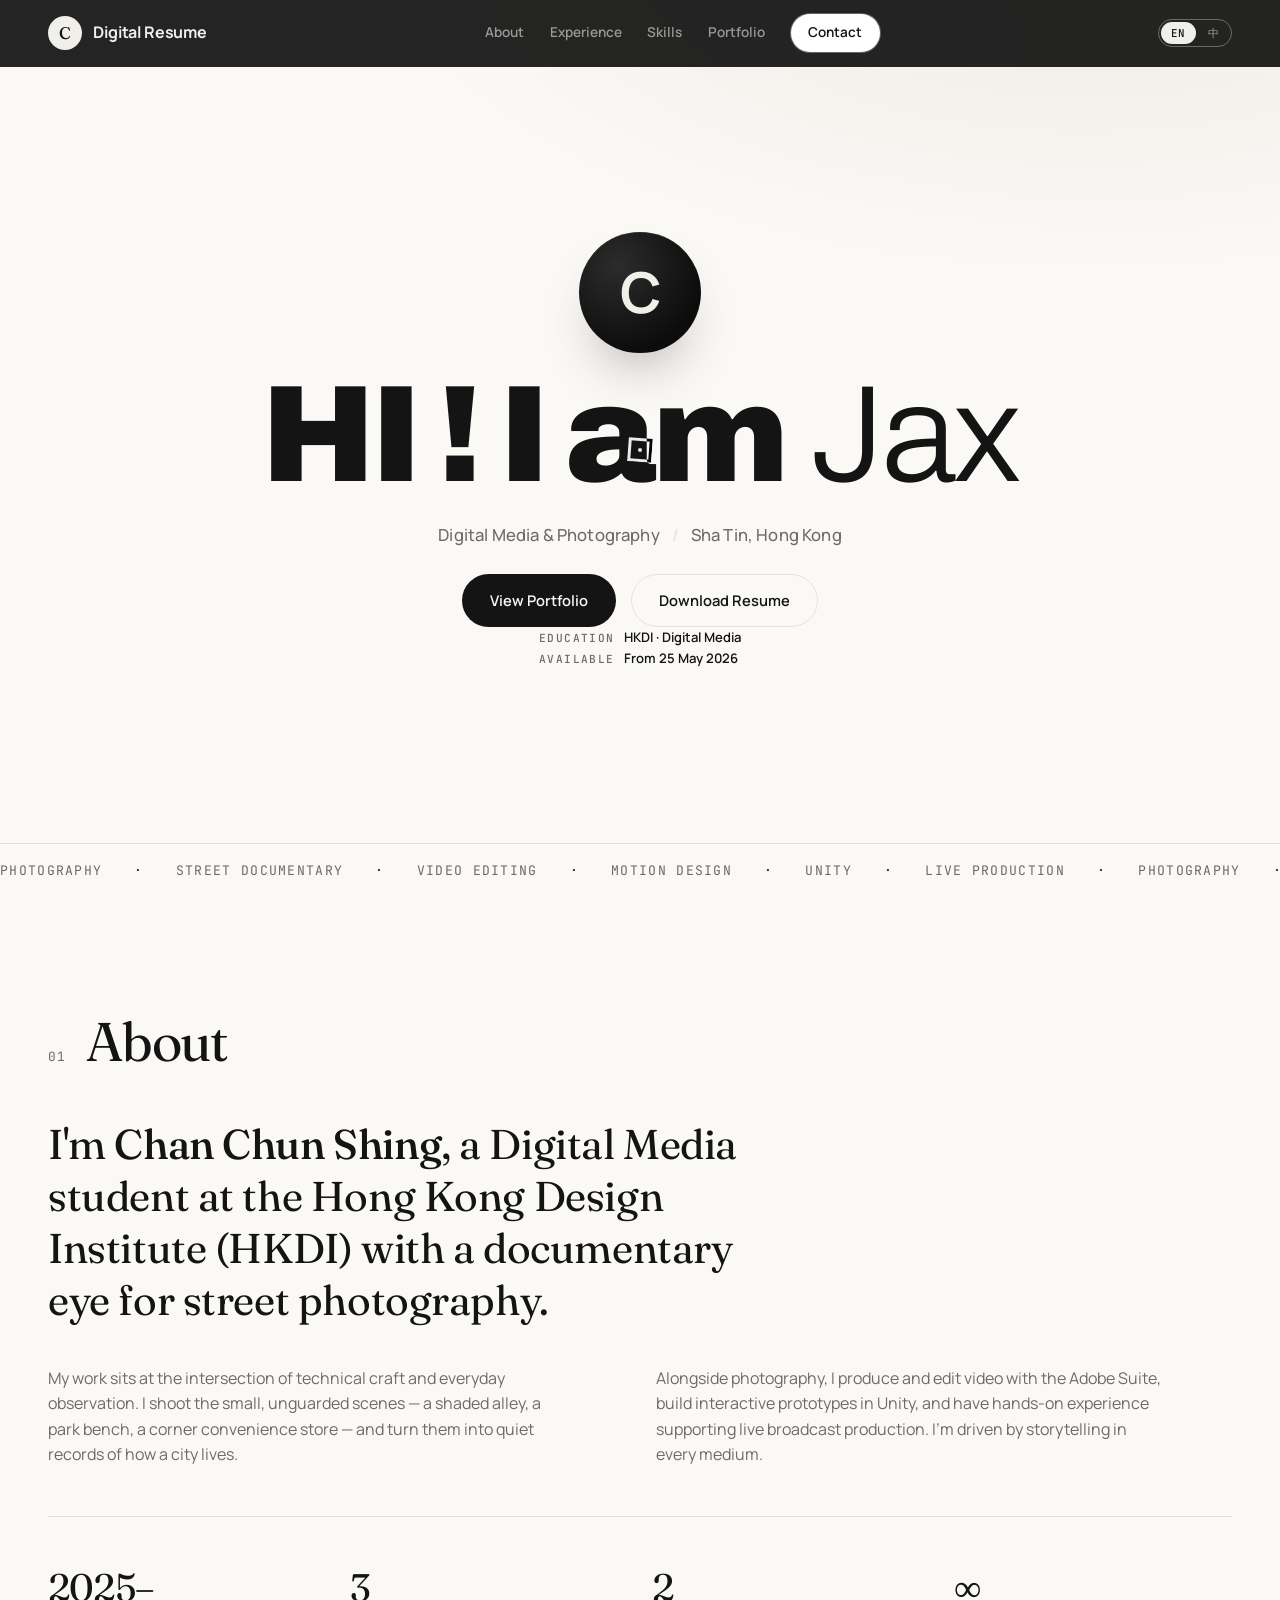
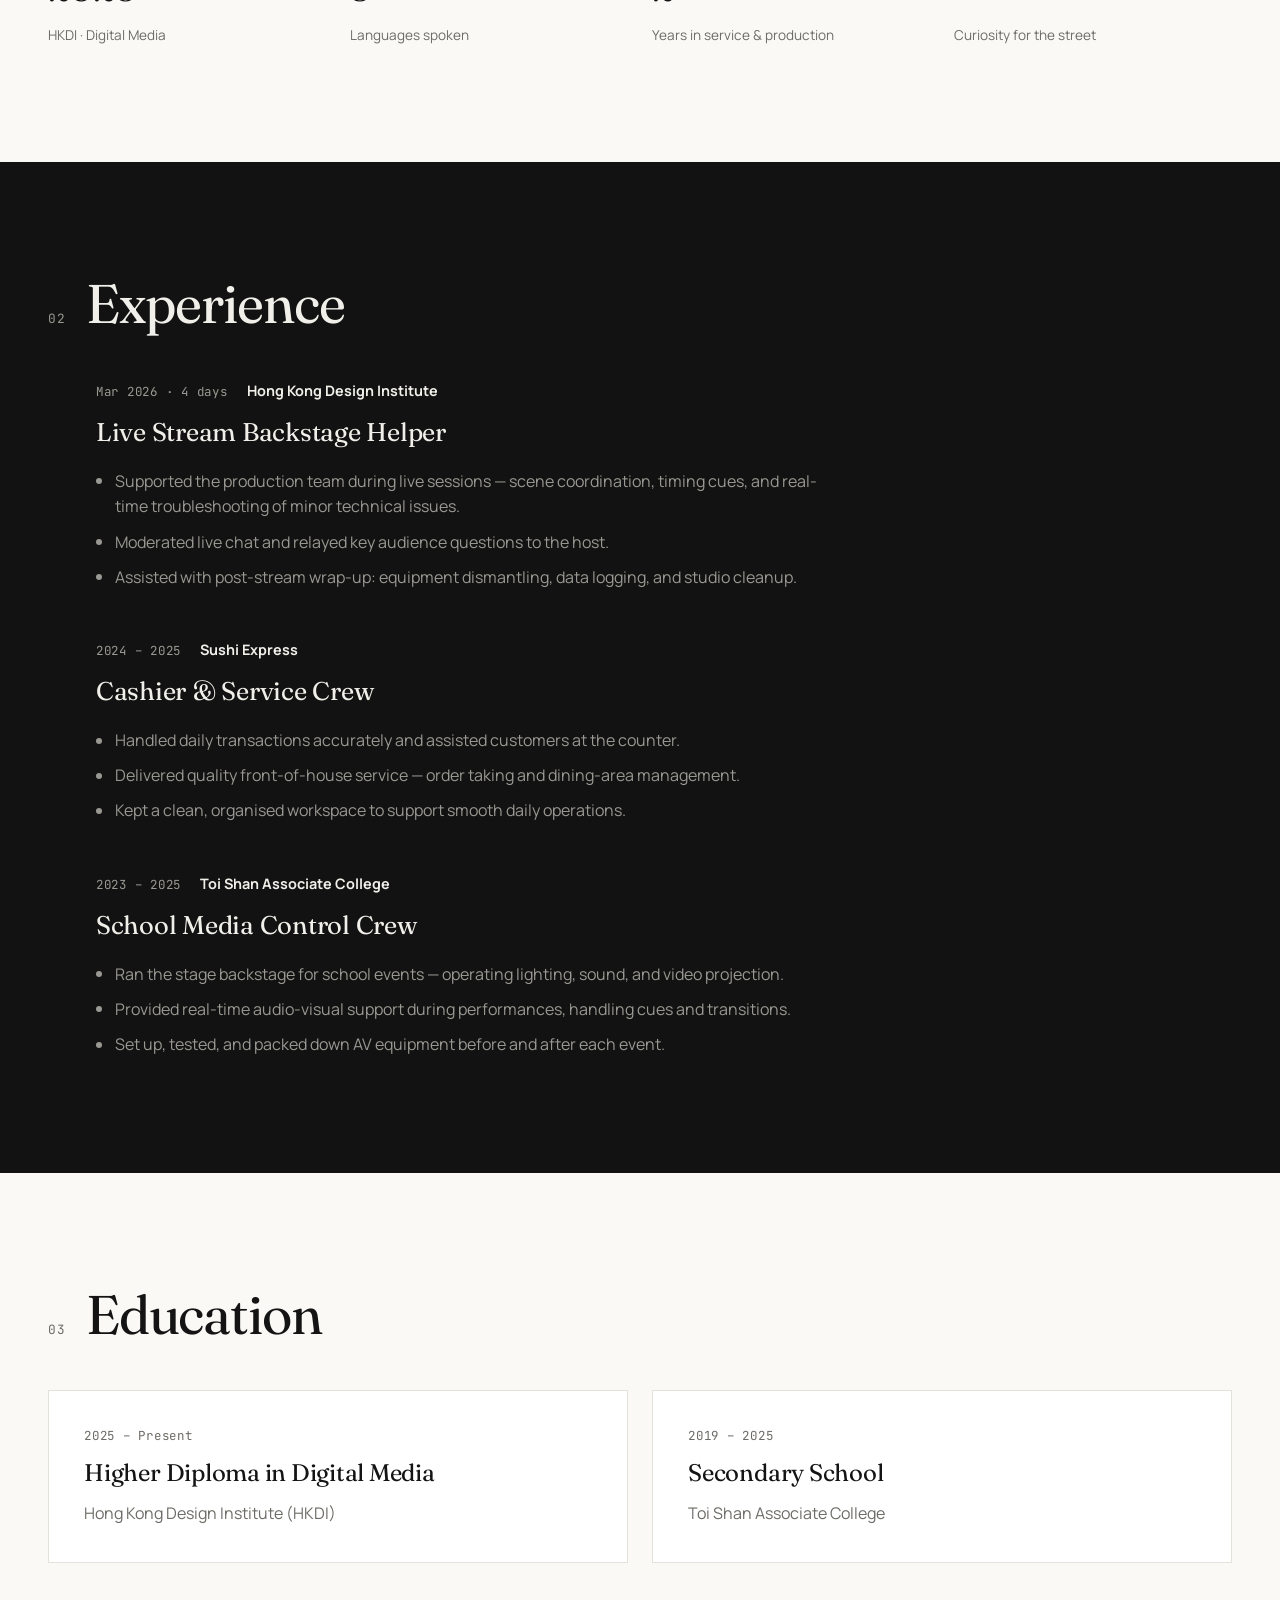
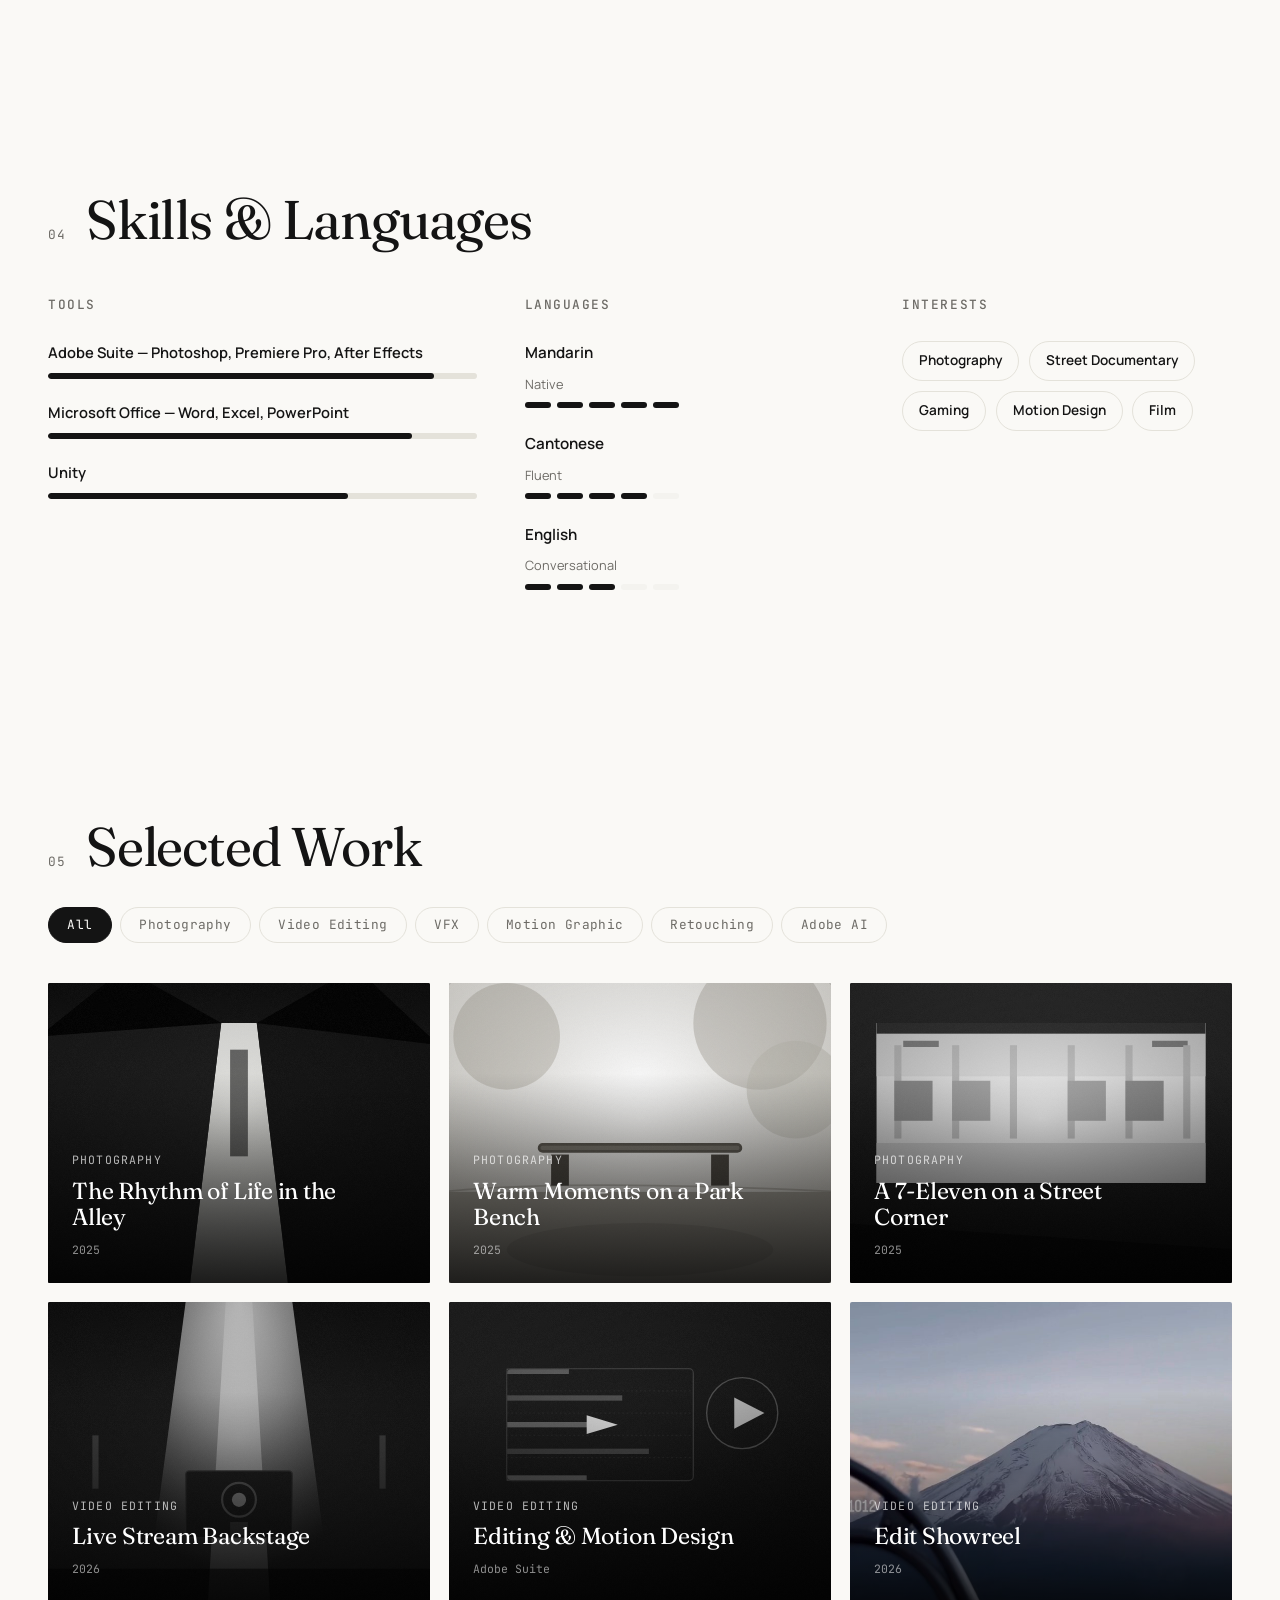
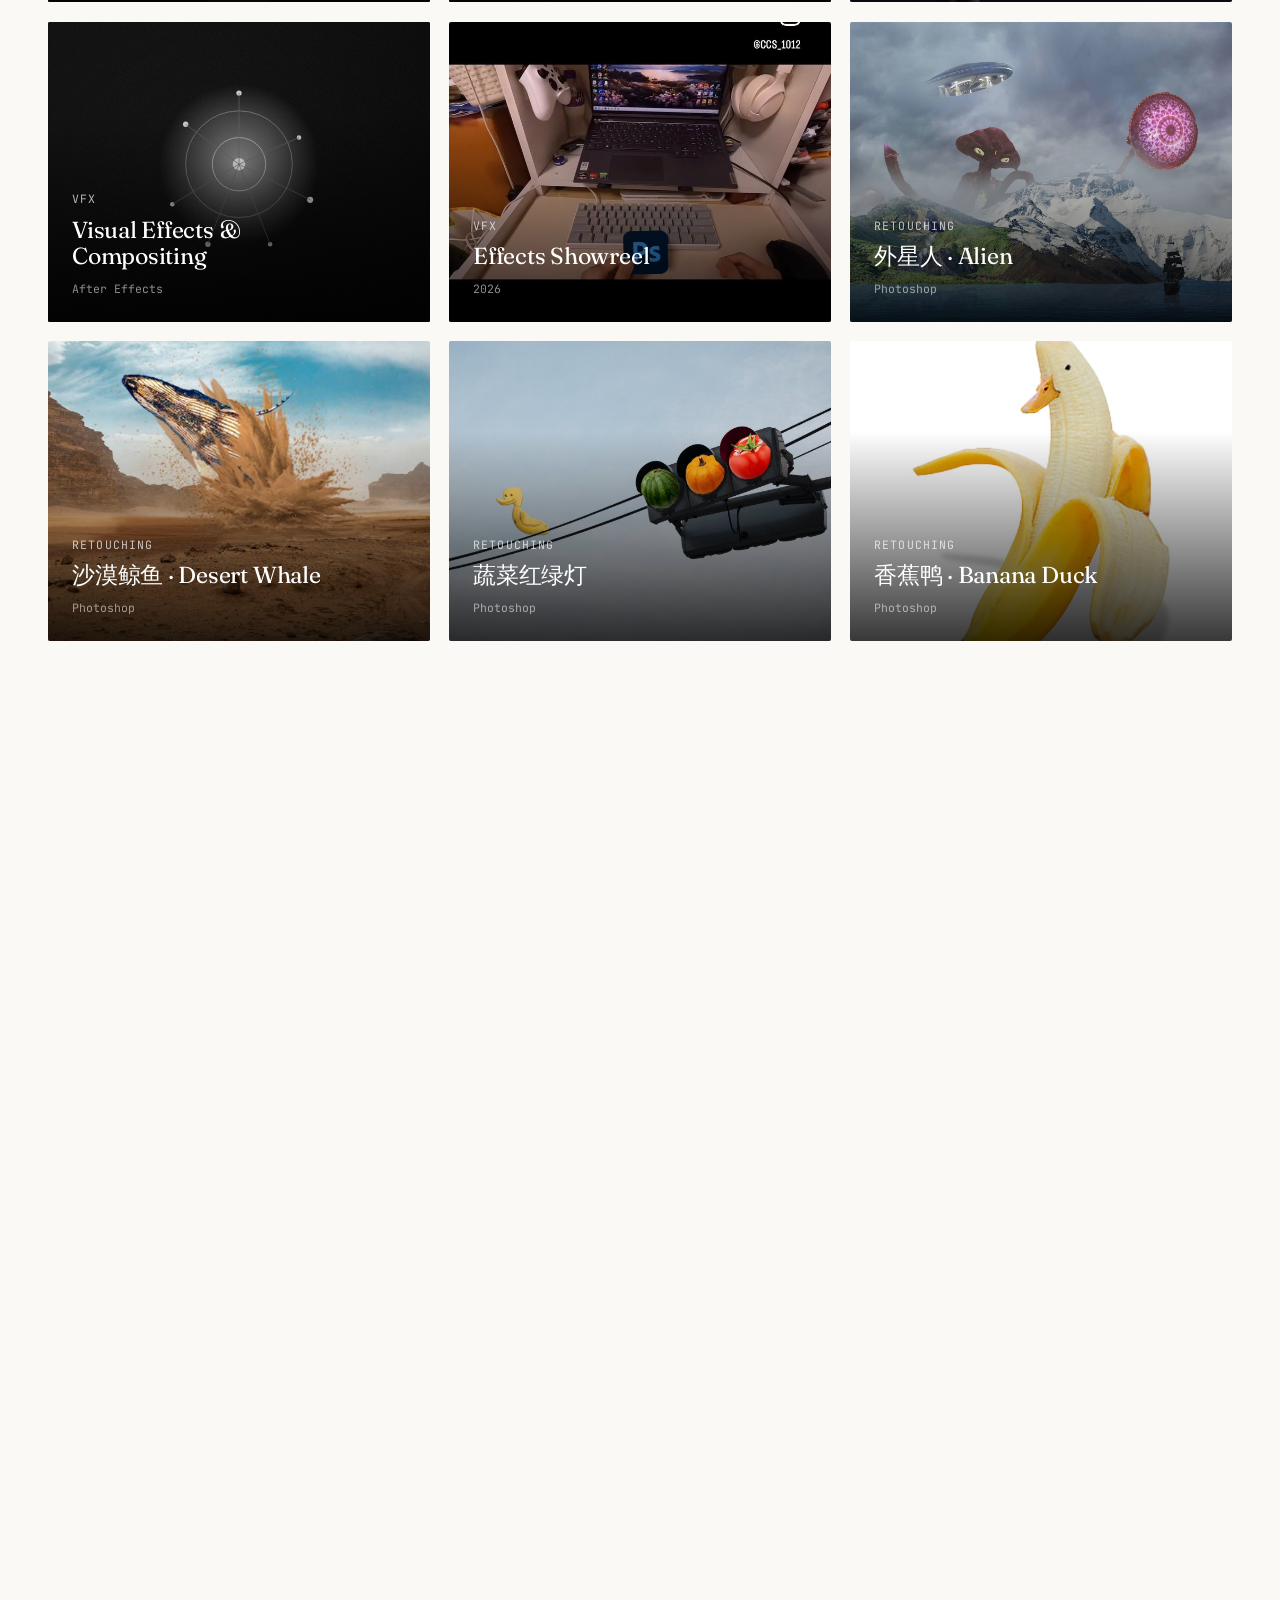
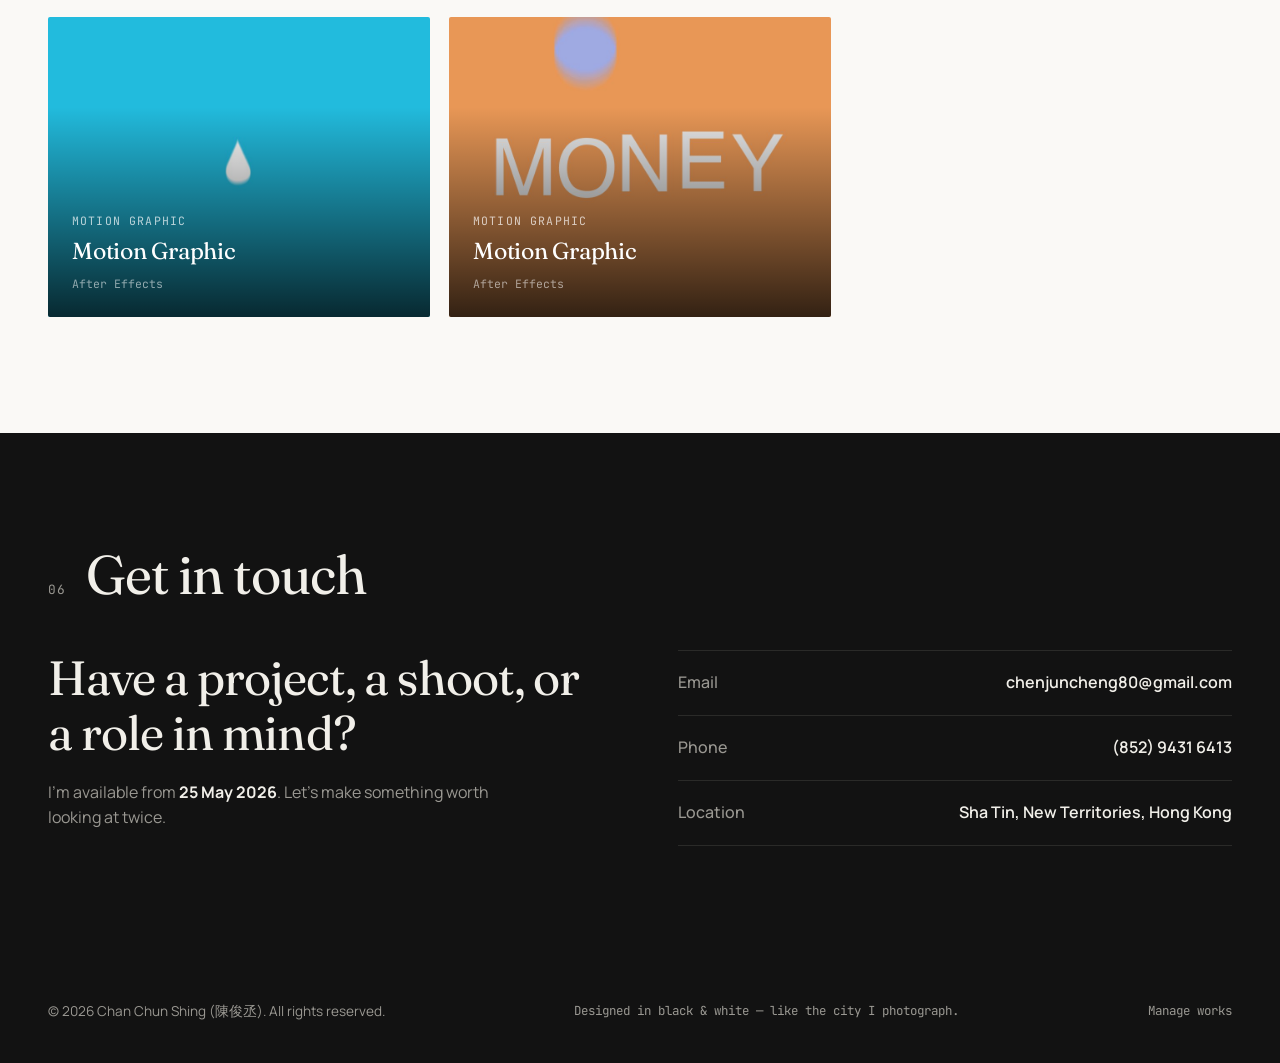
==== index.html @ ae97f239 "Read works.json live when hosted, drop orphan uploads, flag the local copy as a snapshot" ====
<!DOCTYPE html>
<html lang="en" data-page-node-id="D4HgEfUAQjzW3E4KEfK0OY">
<head data-page-node-id="MaQxhF0kiZBqvTp4vrVL6Q">
  <meta charset="UTF-8" data-page-node-id="fDGe0atzj3EhIyMwVqr3vn" />
  <meta name="viewport" content="width=device-width, initial-scale=1.0" data-page-node-id="cbpTsrZvweK08k6n8cGOIT" />
  <title>Chan Chun Shing — Digital Media &amp; Photography</title>
  <meta name="description" content="Portfolio and resume of Chan Chun Shing (陳俊丞), Digital Media student at Hong Kong Design Institute and Hong Kong street photographer." data-page-node-id="bb6zVfiS6xsjpPeBaUbb5W" />
  <link rel="preconnect" href="https://fonts.googleapis.com" data-page-node-id="mZvv5932s2Z4jy6sdvUIMi" />
  <link rel="preconnect" href="https://fonts.gstatic.com" crossorigin data-page-node-id="XFyloLNoA1CPFUkKZB0flG" />
  <link href="https://fonts.googleapis.com/css2?family=Archivo:wght@300;500;900&family=Fraunces:opsz,wght@9..144,300;9..144,400;9..144,500;9..144,600&family=Manrope:wght@400;500;600;700&family=JetBrains+Mono:wght@400;500&display=swap" rel="stylesheet" data-page-node-id="mIRKeFHJoBgm1cm071y4YE">
  <link rel="stylesheet" href="css/styles.css" data-page-node-id="OF1VznCpDB4LE1zM3dMVRJ" />
  <!-- Set the language before first paint so the CJK font stack is right -->
  <script>
    try {
      if (localStorage.getItem("ccs-lang") === "zh") document.documentElement.lang = "zh-Hant";
    } catch (e) { /* ignore */ }
  </script>
</head>
<body data-page-node-id="mhhmfGJCochRSLFbtKy4xr">

  <!-- Shown by js/works.js only when index.html was opened straight from disk:
       that copy is a snapshot and never receives what the admin publishes. -->
  <aside class="local-hint" id="localHint" hidden>
    <span id="localHintText"></span>
    <button type="button" class="local-hint__x" id="localHintClose" aria-label="Dismiss">&times;</button>
  </aside>

  <!-- Scroll progress bar -->
  <div class="scroll-progress" id="scrollProgress" aria-hidden="true" data-page-node-id="ABu6E7vlaXLww81zEDmUbn"></div>

  <!-- ===== Navigation ===== -->
  <header class="nav" id="top" data-page-node-id="9CGsJy8SVQllLQ51JLBDPa">
    <a class="nav__brand" href="#top" aria-label="Home" data-page-node-id="TSkczJwud2OwL1GLANoSG2">
      <span class="nav__monogram" data-page-node-id="0YifN8WLnvZVFfVIvFNThR">C</span>
      <span class="nav__name" data-page-node-id="OIEFF9BBOw53nWugqDyidg">Digital Resume</span>
    </a>
    <nav class="nav__links" id="navLinks" aria-label="Primary" data-page-node-id="c6MOEwvkWSGftGlWhSKwDI">
      <a href="#about" class="nav__link" data-page-node-id="JQizRyzlFwzrIJi1dOVKx3">About</a>
      <a href="#experience" class="nav__link" data-page-node-id="mhKJgBdLqx44DpQD5vaf8a">Experience</a>
      <a href="#skills" class="nav__link" data-page-node-id="yHRKhbErRpnq6pUGRY5OTf">Skills</a>
      <a href="#work" class="nav__link" data-page-node-id="ko0apAADpbxi0A3vT3CXvo">Portfolio</a>
      <a href="#contact" class="nav__link nav__link--cta" data-page-node-id="AdrVuGglvnUgf3vzj2F8Tf">Contact</a>
    </nav>
    <!-- ===== Language switch ===== -->
    <div class="lang-switch" role="group" aria-label="Language">
      <button type="button" class="lang-switch__opt is-active" data-lang="en" aria-pressed="true">EN</button>
      <button type="button" class="lang-switch__opt" data-lang="zh" aria-pressed="false">中</button>
    </div>
    <button class="nav__toggle" id="navToggle" aria-label="Toggle menu" aria-expanded="false" data-page-node-id="A28R5gWbtqI0zykCpu0xEJ">
      <span data-page-node-id="0nFDsXGKledXnOHf6HsnIl"></span><span data-page-node-id="OAOrQUbrS3bAcpNAJFVnaH"></span>
    </button>
  </header>

  <!-- ===== Hero ===== -->
  <section class="hero" data-page-node-id="6NonVAUkAn8MTHHWFeSfG4">
    <!-- ASCII Ripple: monospace liquid surface behind the hero content.
         The 11 attributes marked [cfg] are the component's own configuration,
         copied verbatim. The rest are this site's values: the component
         defaults assume a DARK page (textColor #f5f5f4 at 15%, troughColor
         #ad57ff) and would be invisible on this paper background. -->
    <canvas class="hero__ascii" id="heroAscii" aria-hidden="true"
      data-ascii-ripple
      data-text="Chan Chun Shing — Digital Media &amp; Photography. Street documentary from Sha Tin, Hong Kong. A quiet record of how a city lives: a shaded alley, a park bench, a corner store. Designed in black and white, like the city I photograph."
      data-font-size="18"            data-resolution="4"
      data-viscosity="0.1"           data-edges="reflect"
      data-drop-strength="0.4"       data-drag-strength="0.51"     data-drag-radius="10"
      data-slope-gain="0.8"          data-refraction="2.6"         data-vignette="0.25"
      data-trough-color="#fffbee"
      data-text-opacity="0.08"
      data-noise="0.18"
      data-scramble-radius="110"
      data-scramble-rise="130"
      data-scramble-fall="520"
      data-scramble-idle="90"
      data-garble-alpha="0.55"
      data-rain="0"
      data-idle-delay="2600"
      data-speed="0.9"
      data-damping="0.085"
      data-restore="0.005"
      data-drop-radius="26"></canvas>
    <div class="hero__stage" data-page-node-id="Pzd5A0zpiUI4Zpojw4M1c8">

      <!-- the disc, bleeding above the title as in the reference -->
      <div class="hero__portrait" aria-hidden="true" data-page-node-id="A7BERcKKsnX98OEbx0AZua">
        <span class="hero__portrait-text" data-page-node-id="jZDjrhM1vZbKwdMaRH4aU8">C</span>
      </div>

      <!-- Big centred title in real type, still pointer-reactive: the whole
           line leans in 3D toward the cursor (js/hero-tilt.js). "HI ! I am"
           is the black weight, "Jax" the light one, as in the reference. -->
      <h1 class="hero__title" data-page-node-id="vgqL737hNgyDCAzTanmvZE">
        <span class="hero__title-text" data-tilt-3d
              data-tilt="12" data-tilt-perspective="1100" data-tilt-ease="0.12">
          <span class="hero__title-heavy">HI ! I am</span>
          <span class="hero__title-light">Jax</span>
        </span>
      </h1>

      <p class="hero__sub reveal" data-page-node-id="j7vmHHUbWNP2PIoUvtlgeJ">
        Digital Media &amp; Photography
        <span class="hero__sep" aria-hidden="true">/</span>
        Sha Tin, Hong Kong
      </p>

      <div class="hero__actions reveal" data-page-node-id="fywbuTU9bRNCfj6sjCdFCs">
        <a href="#work" class="btn btn--dark" data-page-node-id="WuRluBDCvEIy1YUSS20qsi">View Portfolio</a>
        <a href="assets/Chan-Chun-Shing-Resume.pdf" download class="btn btn--ghost" data-page-node-id="qlBE9dbs7diSlTxC32GIIU">Download Resume</a>
      </div>

      <ul class="hero__meta hero__meta--row reveal" data-page-node-id="vkBKWYL3UpcqksazTFK7IF">
        <li data-page-node-id="hD68jwdEMRWDR9CaUcwy4I"><span class="k" data-page-node-id="jl4iiV8iVRQ1aBWSfa6jgg">Education</span><span class="v" data-page-node-id="JrKdzkF1kWpHBBCRQy0Ri3">HKDI · Digital Media</span></li>
        <li data-page-node-id="hCIDCpGb746FGd7bPzpYSF"><span class="k" data-page-node-id="WcRjKYJUUXtnRM198WCRyF">Available</span><span class="v" data-page-node-id="WQhCv0po1693MeSTNBoac8">From 25 May 2026</span></li>
      </ul>
    </div>
    <div class="hero__marquee" aria-hidden="true" data-page-node-id="RdXqSwCGQXiGHovNeOQAch">
      <div class="hero__marquee-track" data-page-node-id="Cq2hnUMgwZB37yGLR7PcEZ">
        <div class="hero__marquee-group">
          <span data-page-node-id="ZhNECABHLEcoEZvTqKYaJA">Photography</span><i data-page-node-id="Kb3zqzhhuIaPz9OvjI15Oc">·</i><span data-page-node-id="8RwfsBZHVGvPrfNyiyDrcF">Street Documentary</span><i data-page-node-id="OvSSTymhTEbgbuj1mD5fxD">·</i><span data-page-node-id="4g1gM4XPhGFQ3ueEsvyRRZ">Video Editing</span><i data-page-node-id="8LJU6wkAwNuqzwi9vP5hBX">·</i><span data-page-node-id="RVquRItydLASnAV2Mv8xIv">Motion Design</span><i data-page-node-id="NJfCC3xzlr7RCsx1x9Upxd">·</i><span data-page-node-id="Jorjfdmx7TvKMDJi3t2Bwe">Unity</span><i data-page-node-id="LRxSbHCmHHP9ZAXCCeJhLQ">·</i><span data-page-node-id="3hkUFCLxUBJ3iiY0BcNyTB">Live Production</span><i data-page-node-id="IMtcqiC7pd0dJWAtFxJ3jb">·</i>
        </div>
        <div class="hero__marquee-group">
          <span data-page-node-id="y8UVVExD1pwQro22HxnxpO">Photography</span><i data-page-node-id="2fDWfpGDF5vUJFkaGrSXRN">·</i><span data-page-node-id="5MGlN0oeebWI0i8I8J54Um">Street Documentary</span><i data-page-node-id="SZjluatmg7lllrghgs09Us">·</i><span data-page-node-id="jnkCZuKfiHjTX5FBFEvWTG">Video Editing</span><i data-page-node-id="4phYmX9TMlBuGKvOcgRD58">·</i><span data-page-node-id="0rEAOmkKsO1KgfVBQiHCHO">Motion Design</span><i data-page-node-id="gaOBnlXl60mHykngYpDwyd">·</i><span data-page-node-id="OdBhoisQZK0fnat2ahVJSw">Unity</span><i data-page-node-id="c9hG0OnTDESgGks8p9l8cj">·</i><span data-page-node-id="A9pW9XtAdFOH0cU80iJ63x">Live Production</span><i data-page-node-id="edpaj7uQ8IVDQA0CewMntc">·</i>
        </div>
      </div>
    </div>
  </section>

  <main data-page-node-id="nX6SuvlW1h7NiIAXwr7LEn">
    <!-- ===== About ===== -->
    <section class="section" id="about" data-page-node-id="2xv7WNh4cNfBAOYA47eTP0">
      <div class="section__head" data-page-node-id="vYsGZpyC82fURpMaLUZYye">
        <span class="section__index reveal" data-page-node-id="Ybn9l2abfEfCuOeC6M6ViJ">01</span>
        <h2 class="section__title reveal" data-page-node-id="H0dvMMuPnvmQteMtRj9oar">About</h2>
      </div>
      <div class="about" data-page-node-id="NekLB6rQ8u95rac9hOIk3q">
        <p class="about__big reveal" data-page-node-id="t2ZbqB09KL8P5K08JcLDJH">
          I'm <strong data-page-node-id="fHVscXqmjB5YzUY8q221jk">Chan Chun Shing</strong>, a Digital Media student at the Hong Kong
          Design Institute (HKDI) with a documentary eye for street photography.
        </p>
        <div class="about__grid" data-page-node-id="2UHsHe43dqGOIK6q8Mq9tM">
          <p class="reveal" data-page-node-id="uRfCGvMuZCZha6LAszKcAS">
            My work sits at the intersection of technical craft and everyday observation.
            I shoot the small, unguarded scenes — a shaded alley, a park bench, a corner
            convenience store — and turn them into quiet records of how a city lives.
          </p>
          <p class="reveal" data-page-node-id="hraTOcZAB8GtFBpkIBwAdF">
            Alongside photography, I produce and edit video with the Adobe Suite, build
            interactive prototypes in Unity, and have hands-on experience supporting live
            broadcast production. I'm driven by storytelling in every medium.
          </p>
        </div>
        <div class="about__stats reveal" data-page-node-id="cEMeU313I3VcDFspnSvkKY">
          <div class="stat" data-page-node-id="Tyb5ElJg9ClRt5D1csm8Xv"><span class="stat__num" data-page-node-id="LDrSaSFTWb5E9JjT3MaLHU">2025–</span><span class="stat__label" data-page-node-id="DBsK1ABZlXoeklO19GyVqr">HKDI · Digital Media</span></div>
          <div class="stat" data-page-node-id="JmMiuiGZkEU1mRRMRpTPm9"><span class="stat__num" data-page-node-id="kiRDUFFPGFGsz5s8xOskIa">3</span><span class="stat__label" data-page-node-id="7TgTLaVYiAA0zAEnARC5Zq">Languages spoken</span></div>
          <div class="stat" data-page-node-id="GETnETurfs6QvDaGLXzPjA"><span class="stat__num" data-page-node-id="x29NzPENGWUGzvOhhkvtpy">2</span><span class="stat__label" data-page-node-id="kd7JuHsjd7vT78U1NpoiZ4">Years in service &amp; production</span></div>
          <div class="stat" data-page-node-id="8xOgCF9ByzcdGZkD5XBHLj"><span class="stat__num" data-page-node-id="ocqILhSnVQABiVCT09raSp">∞</span><span class="stat__label" data-page-node-id="M5QDRk2L2QBXqxrcUlCX2G">Curiosity for the street</span></div>
        </div>
      </div>
    </section>

    <!-- ===== Experience ===== -->
    <section class="section section--dark" id="experience" data-page-node-id="keuNeGOnClbsJ4FXMyEmEH">
      <div class="section__head section__head--light" data-page-node-id="thtjg83OzrPBWiADR1rHM9">
        <span class="section__index reveal" data-page-node-id="DVNT4AJs12sKSGhLGsdtCM">02</span>
        <h2 class="section__title reveal" data-page-node-id="mZKA1G70fVjfF8wRFzKkMv">Experience</h2>
      </div>
      <div class="timeline" data-page-node-id="L4xWZkzKrTwkih7XrJynZb">
        <article class="timeline__item reveal" data-page-node-id="HZWPip6ETnIJhmDaCX4FpN">
          <div class="timeline__dot" data-page-node-id="jR1ULLeTUduqYy069GVqRg"></div>
          <div class="timeline__meta" data-page-node-id="Awo6yggcyPCg1yaDg9sWkC">
            <span class="timeline__date" data-page-node-id="2GLYq9Utk5rE9ccyTQgZ9V">Mar 2026 · 4 days</span>
            <span class="timeline__org" data-page-node-id="JpQ7mflrzSENwfcQXc3lXe">Hong Kong Design Institute</span>
          </div>
          <div class="timeline__body" data-page-node-id="B8rgS0DwG3Q4dhYW6ctGtd">
            <h3 class="timeline__role" data-page-node-id="DoNAaCuVTeX9ebp2yB5xWs">Live Stream Backstage Helper</h3>
            <ul data-page-node-id="bKvLVtB6d2dBpfQYNDihoP">
              <li data-page-node-id="6YjGzS98SsyEiGTqJpKeUy">Supported the production team during live sessions — scene coordination, timing cues, and real-time troubleshooting of minor technical issues.</li>
              <li data-page-node-id="vv2KOtTenfsDJRqk8N2yWW">Moderated live chat and relayed key audience questions to the host.</li>
              <li data-page-node-id="Hr2CqEu4ltVsJbtzkyQyvo">Assisted with post-stream wrap-up: equipment dismantling, data logging, and studio cleanup.</li>
            </ul>
          </div>
        </article>
        <article class="timeline__item reveal" data-page-node-id="JlDXyQFPYkWNPAjDQVzLmD">
          <div class="timeline__dot" data-page-node-id="ruuxu7n3cE03KEkabr5oLy"></div>
          <div class="timeline__meta" data-page-node-id="auy6fw9UcOzjABl9xwwlgG">
            <span class="timeline__date" data-page-node-id="EsowGvJCViHsRVqySGadBK">2024 – 2025</span>
            <span class="timeline__org" data-page-node-id="MKgBZbFNhDmkF6ZBH0I8rg">Sushi Express</span>
          </div>
          <div class="timeline__body" data-page-node-id="qwF4wyftt7hId6cBPUJRuZ">
            <h3 class="timeline__role" data-page-node-id="nCFMdGgZZZFKGQrhg2IRtr">Cashier &amp; Service Crew</h3>
            <ul data-page-node-id="FB4BYGrBBUcz5mJubzxzt8">
              <li data-page-node-id="tIsmOZyvXg0bszvT7lar3T">Handled daily transactions accurately and assisted customers at the counter.</li>
              <li data-page-node-id="sunBx23E1rgOrfKTITjyZf">Delivered quality front-of-house service — order taking and dining-area management.</li>
              <li data-page-node-id="d4xAeQFfB89hvr3qGfQm9l">Kept a clean, organised workspace to support smooth daily operations.</li>
            </ul>
          </div>
        </article>
        <article class="timeline__item reveal" data-page-node-id="OgDJjKhAYzbuJ96wQ6Z6qh">
          <div class="timeline__dot" data-page-node-id="6AA7cRVepr1gUGNcAEBu9f"></div>
          <div class="timeline__meta" data-page-node-id="geUIUCEQeprPnanACixIx6">
            <span class="timeline__date" data-page-node-id="SxcwI3YRQ5cAMBbfPhujlk">2023 – 2025</span>
            <span class="timeline__org" data-page-node-id="ZMaVDB8woa2LgCmq4C6DQu">Toi Shan Associate College</span>
          </div>
          <div class="timeline__body" data-page-node-id="hCRZavCKmtxVlHXpqCmFRL">
            <h3 class="timeline__role" data-page-node-id="obIjujuCT88GNg02gzh7Ca">School Media Control Crew</h3>
            <ul data-page-node-id="6ObTvurnp7CoRnaCqinWdH">
              <li data-page-node-id="m3u4qU8VKPKyC4NyD5BWFF">Ran the stage backstage for school events — operating lighting, sound, and video projection.</li>
              <li data-page-node-id="UuIrLRIhJFEMtKG6ht9pNy">Provided real-time audio-visual support during performances, handling cues and transitions.</li>
              <li data-page-node-id="Y4DcTE01IRC2o5SQ9t6hRt">Set up, tested, and packed down AV equipment before and after each event.</li>
            </ul>
          </div>
        </article>
      </div>
    </section>

    <!-- ===== Education ===== -->
    <section class="section" id="education" data-page-node-id="NaEba7vGRvqyyluOhgYHfA">
      <div class="section__head" data-page-node-id="aqj6XeCQGItMbtflpgksVF">
        <span class="section__index reveal" data-page-node-id="DF9DKB5VFinscjaW3o234X">03</span>
        <h2 class="section__title reveal" data-page-node-id="bWJgFoNUeWbwnoRtV5luiD">Education</h2>
      </div>
      <div class="edu" data-page-node-id="GP2MLMaue8eryTWCSgbsYW">
        <article class="edu__card reveal" data-page-node-id="BSCiUFeCTLlqiSz3pCC3fL">
          <span class="edu__date" data-page-node-id="QOLQdH7tFxu7NHavBHSOqw">2025 – Present</span>
          <h3 class="edu__title" data-page-node-id="xMSDXWhMuWfDDSKAB6KsPb">Higher Diploma in Digital Media</h3>
          <p class="edu__org" data-page-node-id="bUZUshIOQBrozCUISBDaHG">Hong Kong Design Institute (HKDI)</p>
        </article>
        <article class="edu__card reveal" data-page-node-id="tUYVFIwFvz7FN8S8BV9LiR">
          <span class="edu__date" data-page-node-id="bHt7bHjfIp5r9WIFW6RZLe">2019 – 2025</span>
          <h3 class="edu__title" data-page-node-id="eLJbe5w8rrcVIrD7hIo3iR">Secondary School</h3>
          <p class="edu__org" data-page-node-id="LB8QjmGmimen9UlCumEkmz">Toi Shan Associate College</p>
        </article>
      </div>
    </section>

    <!-- ===== Skills ===== -->
    <section class="section" id="skills" data-page-node-id="YArEWRWAQBj4aRYhqnMSdM">
      <div class="section__head" data-page-node-id="YUnHeCsA9FIjgTLFfB1A4P">
        <span class="section__index reveal" data-page-node-id="g60QIpFetD2izXxVcnixGm">04</span>
        <h2 class="section__title reveal" data-page-node-id="tq0PFZMFtPqMz6xvxgGo3G">Skills &amp; Languages</h2>
      </div>
      <div class="skills" data-page-node-id="P6hGqHFh8DBV8SAMHCHvgR">
        <div class="skills__col reveal" data-page-node-id="Pb4Jp2Al8rXy5H7pOGc924">
          <h3 class="skills__heading" data-page-node-id="UJEibm4wlJVe0KKnrrb56N">Tools</h3>
          <ul class="bars" data-page-node-id="YVoosoxBCAsCFMeOBXH4DL">
            <li class="bar" data-page-node-id="HeJOUu0b0dKzACUL2BRTRM"><span class="bar__label" data-page-node-id="nG7J62pd9u1blKRaN63nWs">Adobe Suite — Photoshop, Premiere Pro, After Effects</span><span class="bar__track" data-page-node-id="COSzhBca8cFknaTATpQ3Gm"><span class="bar__fill" style="--w:90%" data-page-node-id="ezGTttIDG5IuCo5AS738nC"></span></span></li>
            <li class="bar" data-page-node-id="TU0aiSTCegzkBAFzQdaL69"><span class="bar__label" data-page-node-id="t2R1iPzHdWKDSjUwkBE210">Microsoft Office — Word, Excel, PowerPoint</span><span class="bar__track" data-page-node-id="9MfJGUlgJZFps2q6zkn7b3"><span class="bar__fill" style="--w:85%" data-page-node-id="iGCvfDkqc7vlxbB17JtuLe"></span></span></li>
            <li class="bar" data-page-node-id="8KlDvvClnxVXTnBk3RdFDq"><span class="bar__label" data-page-node-id="uXxvM3i9FC0e07YfGkvGr7">Unity</span><span class="bar__track" data-page-node-id="FYomKVzn8s27FqIGrSciCU"><span class="bar__fill" style="--w:70%" data-page-node-id="zADhCLY8sGHgCRJf1J4lwl"></span></span></li>
          </ul>
        </div>
        <div class="skills__col reveal" data-page-node-id="1jqNkE0kjEWL2KhfCHiJfM">
          <h3 class="skills__heading" data-page-node-id="JfHi6gfAhgjxABB3t8XlHp">Languages</h3>
          <ul class="langs" data-page-node-id="DsW77Cljc8SXnvzuaLAcHF">
            <li class="lang" data-page-node-id="vbwRdpcGyjtjnwyRtnQr6D"><span class="lang__name" data-page-node-id="WtWb1n6HUJUdNTLisfkbqR">Mandarin</span><span class="lang__level" data-page-node-id="8XbqKZyGgEShZCUIdFEqUu">Native</span><span class="lang__dots" data-page-node-id="Bx8oooUUmzaIC9WfWjaxat"><i class="on" data-page-node-id="X7b03zMz6gjJ5n0JavrAIN"></i><i class="on" data-page-node-id="zB42yxePV7e0Wx1aGtGT6i"></i><i class="on" data-page-node-id="b8EdccB0Zxv2rQeseJz80y"></i><i class="on" data-page-node-id="YWPtsz5oxY9Ck8UjiTZGxH"></i><i class="on" data-page-node-id="heeRpdBCM1qdbVAlnkJMfI"></i></span></li>
            <li class="lang" data-page-node-id="SAk4An4WVDL62EBDW3CYjm"><span class="lang__name" data-page-node-id="09JPU9mM038nO2QYaO94gr">Cantonese</span><span class="lang__level" data-page-node-id="LOwIXTuWANAubnTdwlcyYD">Fluent</span><span class="lang__dots" data-page-node-id="n2GmRde05Q0BoO2rfsbHmy"><i class="on" data-page-node-id="sHE2mcqOn0Y4UhJ7wZoJ7R"></i><i class="on" data-page-node-id="bgWIFWMJJkg6JT5D1UfE5h"></i><i class="on" data-page-node-id="wHsMoxPgV9hyfPEmJ56LD5"></i><i class="on" data-page-node-id="av0bNPOXp4r3htjpB4Jsca"></i><i data-page-node-id="2BN8UPP7lNHCXLrLL9CW3z"></i></span></li>
            <li class="lang" data-page-node-id="BkPxAasjkPJfjpP7QU7u5w"><span class="lang__name" data-page-node-id="xZ7ytpWtMfppvmKkMwvh41">English</span><span class="lang__level" data-page-node-id="riLBSCNYywBtYDq5P8B2x5">Conversational</span><span class="lang__dots" data-page-node-id="yldMVpgblu9T4BlFHNfJjt"><i class="on" data-page-node-id="ulBFkLpEBTLXB0y3kQJjzL"></i><i class="on" data-page-node-id="x7PTUEFLmw6j9uJDFDBVzx"></i><i class="on" data-page-node-id="vLCMPYrrIdacnCIGqBKZCe"></i><i data-page-node-id="WZJlIWxH5ZVWB2bD7jKSCr"></i><i data-page-node-id="L1xadqg4C8iMpsJLeW54Ys"></i></span></li>
          </ul>
        </div>
        <div class="skills__col reveal" data-page-node-id="NchKk4hI8tlcDIQHrnisFd">
          <h3 class="skills__heading" data-page-node-id="vvBVFTBR7Y8iu8TvahkvTg">Interests</h3>
          <div class="tags" data-page-node-id="FvKVmA9THvADcb0ajKbTsH">
            <span class="tag" data-page-node-id="fVxfLWecETTSYA7jILvXzF">Photography</span>
            <span class="tag" data-page-node-id="4RhqPH5uLFGrT9BJJQqA9Z">Street Documentary</span>
            <span class="tag" data-page-node-id="p5nZEmhOF8DLnD0PGld81X">Gaming</span>
            <span class="tag" data-page-node-id="1viZvMA9iZ7DOzooafhN2K">Motion Design</span>
            <span class="tag" data-page-node-id="GAeaXkWdlh9a4A9NtAyxsE">Film</span>
          </div>
        </div>
      </div>
    </section>

    <!-- ===== Portfolio ===== -->
    <section class="section" id="work" data-page-node-id="TyFncUpNgTfHFdEJDbaak5">
      <div class="section__head" data-page-node-id="FaqESrV92ZMbFeW7sVOYkf">
        <span class="section__index reveal" data-page-node-id="8gc19wLgiaVzsHRYc8WAaa">05</span>
        <h2 class="section__title reveal" data-page-node-id="FGADRSCDVe9pCWIM72LBcX">Selected Work</h2>
      </div>
      <div class="filters reveal" id="workFilters" role="tablist" aria-label="Portfolio categories" data-page-node-id="6dz11ActDvzYSsGIiS827h">
      </div>
      <div class="grid" id="workGrid" data-page-node-id="5sXR0TZmikaA0hRZyZds07"></div>
    </section>

    <!-- ===== Contact ===== -->
    <section class="section section--dark contact" id="contact" data-page-node-id="3cYqhLKxXHOdvtgSLK5KvJ">
      <div class="section__head section__head--light" data-page-node-id="bPK3VwXCEe0PyCr8XGPI1R">
        <span class="section__index reveal" data-page-node-id="KQ1EBkPMEAQ4oHkqpFRrsA">06</span>
        <h2 class="section__title reveal" data-page-node-id="FYioJz10C8cs8jmD8cKssc">Get in touch</h2>
      </div>
      <div class="contact__inner" data-page-node-id="fG5S3WKcjaavjfIEhH2wP7">
        <div class="contact__lead reveal" data-page-node-id="ebVbZCasXfIU53EuHh8LUC">
          <p class="contact__big" data-page-node-id="C8W8hPvfvjlNqVHW611C5b">Have a project, a shoot, or a role in mind?</p>
          <p class="contact__sub" data-page-node-id="mTRwHgKUq4rsKc4c7hnLqD">I'm available from <strong data-page-node-id="qEcaDLemkrbCoX5W1HonXB">25 May 2026</strong>. Let's make something worth looking at twice.</p>
        </div>
        <div class="contact__details reveal" data-page-node-id="EGXb05lWlrAhTrATGjNkft">
          <a class="contact__row" href="mailto:chenjuncheng80@gmail.com" data-page-node-id="yr5ue363veSyLscQtLDBvv">
            <span class="k" data-page-node-id="d5tcR2gHP9KdWIF0An1c63">Email</span>
            <span class="v" data-page-node-id="YuvJD57dWtVBsRQHqaB9vs">chenjuncheng80@gmail.com</span>
          </a>
          <a class="contact__row" href="tel:+85294316413" data-page-node-id="Y080eVEY13X2Tmk5RNkUhR">
            <span class="k" data-page-node-id="HhwkcpC04L4QPoJVhdcLbK">Phone</span>
            <span class="v" data-page-node-id="ADgCWFnsvF3Bn7HBbl8QOQ">(852) 9431 6413</span>
          </a>
          <div class="contact__row" data-page-node-id="p5r3eBB3kAbvIeTHEnnMsk">
            <span class="k" data-page-node-id="Bj7nbrPxIBJcYAMx0wzN1v">Location</span>
            <span class="v" data-page-node-id="elscbP3H8KPq0QLq8emv7s">Sha Tin, New Territories, Hong Kong</span>
          </div>
        </div>
      </div>
    </section>
  </main>

  <footer class="footer" data-page-node-id="9vmjdl8sXRq5oBDeqw8wPS">
    <p data-page-node-id="8e2pom9pEnhDg5GraLaQfE">© <span id="year" data-page-node-id="YTxmOaZE3RsdlK8koz0CJB"></span> <span data-i18n="footer.rights">Chan Chun Shing (陳俊丞). All rights reserved.</span></p>
    <p class="footer__mono" data-page-node-id="o5YrlhOdGZKcLGwgVNVWNk">Designed in black &amp; white — like the city I photograph.</p>
    <p class="footer__mono"><a href="admin.html" data-page-node-id="footer-admin">Manage works</a></p>
  </footer>

  <script src="js/ascii-ripple.js"></script>
  <script src="js/hero-tilt.js"></script>
  <script src="js/target-cursor.js"></script>
  <script src="js/i18n.js"></script>
  <script src="js/marquee.js"></script>
  <script src="data/works.js"></script>
  <script src="js/works.js"></script>
  <script src="js/main.js"></script>
</body>
</html>
---- css/styles.css ----
/* =========================================================
   Chan Chun Shing — Portfolio & Resume
   Black & White, Modern, Editorial
   ========================================================= */

:root {
  --bg: #faf9f6;
  --bg-alt: #f1efe9;
  --paper: #ffffff;
  --ink: #141414;
  --muted: #6d6b66;
  --line: #e4e2da;
  --line-dark: #2a2a28;
  --dark: #121212;
  --dark-2: #1a1a18;
  --dark-muted: #9a9892;

  --font-display: "Fraunces", Georgia, "Times New Roman", serif;
  --font-body: "Manrope", -apple-system, BlinkMacSystemFont, "Segoe UI", sans-serif;
  --font-mono: "JetBrains Mono", "SFMono-Regular", Consolas, monospace;
  /* CJK fallbacks — only ever used by the 中文 translation, which swaps the
     three families above so the Latin glyphs stay in the Latin faces. */
  --font-cjk: "PingFang SC", "PingFang HK", "Hiragino Sans GB", "Microsoft YaHei", "Noto Sans SC", sans-serif;

  --maxw: 1200px;
  --pad: clamp(1.25rem, 4vw, 3rem);
  --ease: cubic-bezier(0.16, 1, 0.3, 1);
}

* { box-sizing: border-box; margin: 0; padding: 0; }

html { scroll-behavior: smooth; }

/* Chinese copy: keep the Latin faces, fall back to a CJK family per glyph */
html[lang^="zh"] {
  --font-display: "Fraunces", var(--font-cjk);
  --font-body: "Manrope", var(--font-cjk);
  --font-mono: "JetBrains Mono", var(--font-cjk);
}

body {
  font-family: var(--font-body);
  color: var(--ink);
  background: var(--bg);
  line-height: 1.6;
  -webkit-font-smoothing: antialiased;
  text-rendering: optimizeLegibility;
  overflow-x: hidden;
}

::selection { background: var(--ink); color: var(--bg); }

a { color: inherit; text-decoration: none; }
img { display: block; max-width: 100%; }
ul { list-style: none; }

/* ---------- Reveal on scroll ---------- */
.reveal {
  opacity: 0;
  transform: translateY(28px);
  transition: opacity 0.9s var(--ease), transform 0.9s var(--ease);
  transition-delay: calc(var(--i, 0) * 90ms);
}
.reveal.is-visible { opacity: 1; transform: none; }

/* ---------- Navigation ---------- */
.nav {
  position: fixed;
  inset: 0 0 auto 0;
  z-index: 50;
  display: flex;
  align-items: center;
  justify-content: space-between;
  padding: 0.9rem var(--pad);
  background: rgba(18, 18, 18, 0.92);
  transition: background 0.4s var(--ease), box-shadow 0.4s var(--ease), backdrop-filter 0.4s;
}
.nav.is-scrolled {
  background: rgba(18, 18, 18, 0.85);
  backdrop-filter: blur(12px);
  -webkit-backdrop-filter: blur(12px);
  box-shadow: 0 1px 0 var(--line-dark);
}
/* Inverted state: nav sits above a dark section → light chrome */
.nav.is-scrolled.is-on-dark {
  background: rgba(250, 249, 246, 0.9);
  box-shadow: 0 1px 0 var(--line);
}
.nav__brand { display: flex; align-items: center; gap: 0.7rem; }
.nav__monogram {
  width: 34px; height: 34px;
  display: grid; place-items: center;
  background: #f1efe9; color: var(--ink);
  font-family: var(--font-display);
  font-weight: 500; font-size: 1.05rem;
  border-radius: 50%;
  transition: background 0.35s var(--ease), color 0.35s var(--ease);
}
.nav__name {
  font-weight: 700; letter-spacing: -0.01em; color: #f1efe9;
  transition: color 0.35s var(--ease);
}
.nav__links { display: flex; align-items: center; gap: 1.6rem; }
.nav__link {
  font-size: 0.85rem; font-weight: 600;
  color: var(--dark-muted);
  position: relative;
  transition: color 0.3s;
}
.nav__link::after {
  content: "";
  position: absolute; left: 0; bottom: -4px;
  width: 100%; height: 1px;
  background: #f1efe9;
  transform: scaleX(0); transform-origin: left;
  transition: transform 0.35s var(--ease);
}
.nav__link:hover { color: #f1efe9; }
.nav__link:hover::after { transform: scaleX(1); }
.nav__link.is-active { color: #f1efe9; }
.nav__link.is-active::after { transform: scaleX(1); }
.nav__link--cta {
  color: var(--ink); background: #f1efe9;
  padding: 0.5rem 1.1rem; border-radius: 999px;
  transition: background 0.25s var(--ease), color 0.25s var(--ease), transform 0.2s var(--ease);
}
.nav__link--cta:hover { background: #ffffff; color: var(--ink); }
.nav__link--cta:active { transform: scale(0.96); }
.nav__link--cta::after { display: none; }
/* CTA active: keep readable contrast (fixes invisible-text bug) */
.nav__link--cta.is-active {
  background: #ffffff;
  color: var(--ink);
  box-shadow: 0 0 0 1px rgba(255,255,255,0.3);
}

/* ---------- Language switch (EN / 中) ---------- */
.lang-switch {
  position: relative;
  z-index: 60;              /* stays above the mobile menu panel */
  display: inline-flex;
  align-items: center;
  gap: 2px;
  padding: 2px;
  border: 1px solid rgba(241, 239, 233, 0.35);
  border-radius: 999px;
  transition: border-color 0.35s var(--ease);
}
.lang-switch__opt {
  appearance: none;
  -webkit-appearance: none;
  border: 0;
  background: transparent;
  cursor: pointer;
  padding: 0.22rem 0.6rem;
  border-radius: 999px;
  font-family: var(--font-mono);
  font-size: 0.68rem;
  font-weight: 500;
  letter-spacing: 0.08em;
  line-height: 1.4;
  color: #f1efe9;
  opacity: 0.6;
  transition: opacity 0.25s, background 0.25s var(--ease), color 0.25s var(--ease);
}
.lang-switch__opt:hover { opacity: 1; }
.lang-switch__opt:focus-visible { outline: 2px solid currentColor; outline-offset: 2px; }
.lang-switch__opt.is-active { opacity: 1; background: #f1efe9; color: var(--ink); }

/* Inverted: nav over a light section, or the open (light) mobile menu */
.nav.is-on-dark .lang-switch { border-color: rgba(20, 20, 20, 0.3); }
.nav.is-on-dark .lang-switch__opt { color: var(--ink); }
.nav.is-on-dark .lang-switch__opt.is-active { background: var(--ink); color: var(--bg); }
.lang-switch.is-on-light { border-color: rgba(20, 20, 20, 0.3); }
.lang-switch.is-on-light .lang-switch__opt { color: var(--ink); }
.lang-switch.is-on-light .lang-switch__opt.is-active { background: var(--ink); color: var(--bg); }

/* Nav inverted over dark sections (Experience / Contact / footer) */
.nav.is-on-dark .nav__name { color: var(--ink); }
.nav.is-on-dark .nav__monogram { background: var(--ink); color: var(--bg); }
.nav.is-on-dark .nav__link { color: var(--muted); }
.nav.is-on-dark .nav__link:hover,
.nav.is-on-dark .nav__link.is-active { color: var(--ink); }
.nav.is-on-dark .nav__link::after { background: var(--ink); }
.nav.is-on-dark .nav__link--cta { background: var(--ink); color: var(--bg); }
.nav.is-on-dark .nav__link--cta:hover { background: #2c2c2c; color: var(--bg); }
.nav.is-on-dark .nav__link--cta.is-active {
  background: #2c2c2c;
  color: var(--bg);
  box-shadow: 0 0 0 1px rgba(255,255,255,0.12);
}
.nav.is-on-dark .nav__toggle span { background: var(--ink); }

.nav__toggle {
  display: none;
  flex-direction: column; gap: 5px;
  background: none; border: 0; cursor: pointer;
  padding: 8px;
}
.nav__toggle span {
  width: 22px; height: 2px; background: #f1efe9;
  transition: transform 0.3s var(--ease), background 0.3s var(--ease);
}

/* ---------- Scroll progress bar ---------- */
.scroll-progress {
  position: fixed;
  top: 0; left: 0;
  height: 2px;
  width: 0%;
  background: linear-gradient(90deg, #f1efe9, #9a9892);
  z-index: 100;
  pointer-events: none;
  transition: width 0.08s linear;
}
.nav.is-on-dark ~ .scroll-progress,
body.nav-light .scroll-progress {
  background: linear-gradient(90deg, var(--ink), var(--muted));
}

/* Hero ---------- */
.hero {
  position: relative;
  min-height: 100dvh;
  display: flex;
  flex-direction: column;
  justify-content: flex-start;
  align-items: center;
  padding: 5rem 0 0;   /* no inline padding: the title needs the full width */
  overflow: hidden;
  background:
    radial-gradient(1200px 600px at 85% -10%, #ece9e1 0%, transparent 60%),
    var(--bg);
}

/* Readability veil, between the glyph layer and the content.
   The ripple is at its liveliest exactly where the type sits: measured
   mid-drag, the band behind the title drops to luma ~108 on paper 250, which
   fights the headline. A soft paper veil restores the type's contrast and
   fades to nothing before the hero's edges, so the ripple still reads around
   the outside. Set --hero-veil: 0 to switch it off. */
.hero::before {
  content: "";
  position: absolute;
  inset: 0;
  z-index: 1;
  pointer-events: none;
  background: radial-gradient(58% 34% at 50% 50%,
    rgba(250, 249, 246, var(--hero-veil, 0.93)) 0%,
    rgba(250, 249, 246, var(--hero-veil-mid, 0.78)) 45%,
    rgba(250, 249, 246, 0) 100%);
}
/* The ASCII Ripple — monospace liquid surface behind the hero content.
   pointer-events:none because the hero element owns the pointer
   listeners (the canvas is only a surface to paint on). */
.hero__ascii {
  position: absolute;
  inset: 0;
  width: 100%;
  height: 100%;
  display: block;
  pointer-events: none;
  z-index: 0;
}
.hero__stage {
  width: 100%; max-width: none;
  /* auto block margins centre the stage in whatever space is left above the
     marquee, which the same rule pins to the bottom of the hero */
  margin-top: auto; margin-bottom: auto;
  display: flex; flex-direction: column; align-items: center;
  text-align: center;
  position: relative;
  z-index: 2;            /* above the ripple (0) and the readability veil (1) */
}

/* Hero typography is redone: the title is a real black-weight grotesque
   (Archivo 900) paired with a light weight for the last word, as in the
   reference composition. Supporting lines are Manrope. */
.hero__title {
  width: 100%;
  font-weight: 400;
  margin: clamp(0.5rem, 1.4vw, 1rem) 0 clamp(0.8rem, 1.8vw, 1.3rem);
}

/* The pointer reaction tilts this element; `perspective` is set on the parent
   by js/hero-tilt.js so the rotation reads as depth rather than a shear. */
.hero__title-text {
  display: block;
  padding-inline: var(--pad);
  font-family: "Archivo", var(--font-body);
  font-size: clamp(2.7rem, 11vw, 8.6rem);
  line-height: 0.96;
  letter-spacing: -0.035em;
  transform-style: preserve-3d;
  will-change: transform;
}
.hero__title-heavy { font-weight: 900; }
.hero__title-light { font-weight: 300; letter-spacing: -0.02em; }

.hero__sub {
  font-size: clamp(0.95rem, 1.3vw, 1.15rem);
  font-weight: 500;
  color: var(--muted);
  letter-spacing: 0.01em;
  margin-bottom: clamp(1.1rem, 2.2vw, 1.6rem);
}
.hero__sep { margin: 0 0.55rem; color: var(--line); }

/* the hero itself is unpadded so the title can span the viewport; the
   supporting lines keep the page gutter */
.hero__sub, .hero__actions, .hero__meta--row { padding-inline: var(--pad); }

.hero__actions { display: flex; flex-wrap: wrap; justify-content: center; gap: 0.9rem; }

.btn {
  display: inline-flex; align-items: center;
  padding: 0.85rem 1.7rem;
  border-radius: 999px;
  font-weight: 600; font-size: 0.92rem;
  border: 1px solid transparent;
  cursor: pointer;
  will-change: transform;
  transition: background 0.25s, color 0.25s, border-color 0.25s;
}
.btn:active { transform: scale(0.97); }
.btn--dark { background: var(--ink); color: var(--bg); }
.btn--dark:hover { background: #2c2c2c; }
.btn--ghost { border-color: var(--line); color: var(--ink); background: transparent; }
.btn--ghost:hover { border-color: var(--ink); }

/* the disc above the title, as in the reference composition */
.hero__portrait {
  width: clamp(76px, 9.5vw, 128px);
  aspect-ratio: 1;
  border-radius: 50%;
  display: grid; place-items: center;
  background:
    radial-gradient(circle at 32% 28%, #2c2c2c, #0c0c0c 72%);
  color: #f1efe9;
  box-shadow: inset 0 1px 0 rgba(255,255,255,0.06), 0 30px 60px -28px rgba(0,0,0,0.45);
  margin: 0 auto;
}
.hero__portrait-text {
  font-family: var(--font-body);
  font-weight: 700;
  font-size: clamp(2.2rem, 4.4vw, 3.6rem);
  line-height: 1;
  letter-spacing: -0.02em;
}

.hero__meta--row {
  flex-direction: row; flex-wrap: wrap;
  justify-content: center;
  gap: 0.55rem 2.2rem;
}
.hero__meta--row li {
  display: flex; align-items: baseline; gap: 0.6rem;
  padding-bottom: 0;
  border-bottom: 0;
  font-size: 0.82rem;
}
.hero__meta--row .k {
  font-family: var(--font-mono);
  font-size: 0.7rem; letter-spacing: 0.12em;
  text-transform: uppercase;
  color: var(--muted);
  font-weight: 500; white-space: nowrap;
}
.hero__meta--row .v { font-weight: 600; text-align: left; }

.hero__marquee {
  margin-top: 1.4rem;
  border-top: 1px solid var(--line);
  padding: 1rem 0 1.2rem;
  overflow: hidden;
  width: 100%;
  position: relative;
  z-index: 2;
}
.hero__marquee-track {
  display: flex; align-items: center;
  white-space: nowrap;
  font-family: var(--font-mono);
  font-size: 0.82rem; letter-spacing: 0.1em;
  text-transform: uppercase; color: var(--muted);
  animation: marquee 30s linear infinite;
  width: max-content;
}
/* Each copy of the word list is its own flex row and carries its trailing gap
   as padding — that way every copy is exactly the same width, so the -50%
   loop lands on the first word again instead of jumping by half a gap
   (js/marquee.js clones this until the track is at least 2 viewports wide). */
.hero__marquee-group {
  display: flex; align-items: center; gap: 2rem;
  padding-right: 2rem;
  flex: 0 0 auto;
}
.hero__marquee-track i { font-style: normal; color: var(--line-dark); }
@keyframes marquee {
  from { transform: translateX(0); }
  to { transform: translateX(-50%); }
}

/* ---------- Sections ---------- */
.section {
  padding: clamp(4rem, 9vw, 8rem) var(--pad);
  scroll-margin-top: 5rem;
}
.section--dark { background: var(--dark); color: #f1efe9; }
.section__head {
  max-width: var(--maxw); margin: 0 auto 3rem;
  display: flex; align-items: baseline; gap: 1.2rem;
}
.section__index {
  font-family: var(--font-mono);
  font-size: 0.8rem; color: var(--muted);
  letter-spacing: 0.1em;
}
.section--dark .section__index { color: var(--dark-muted); }
.section__title {
  font-family: var(--font-display);
  font-weight: 400;
  font-size: clamp(2rem, 5vw, 3.4rem);
  letter-spacing: -0.02em;
  line-height: 1;
}
.section__sub {
  max-width: 44rem; margin: -1.5rem auto 3rem;
  color: var(--muted);
}
.section__sub a { text-decoration: underline; text-underline-offset: 3px; }

/* ---------- About ---------- */
.about { max-width: var(--maxw); margin: 0 auto; }
.about__big {
  font-family: var(--font-display);
  font-weight: 400;
  font-size: clamp(1.5rem, 3.4vw, 2.6rem);
  line-height: 1.25;
  letter-spacing: -0.01em;
  max-width: 46rem;
  margin-bottom: 2.5rem;
}
.about__big strong { font-weight: 500; }
.about__grid {
  display: grid; grid-template-columns: 1fr 1fr;
  gap: 2rem; margin-bottom: 3rem;
  color: var(--muted);
}
.about__grid p { max-width: 32rem; }
.about__stats {
  display: grid; grid-template-columns: repeat(4, 1fr);
  gap: 1.5rem;
  border-top: 1px solid var(--line);
  padding-top: 2.5rem;
}
.stat { display: flex; flex-direction: column; gap: 0.4rem; }
.stat__num {
  font-family: var(--font-display);
  font-size: clamp(1.8rem, 3vw, 2.6rem);
  font-weight: 400; letter-spacing: -0.02em;
  font-variant-numeric: tabular-nums;
  display: inline-block;
  min-width: 2ch;
}
.stat__label { font-size: 0.85rem; color: var(--muted); }

/* ---------- Timeline ---------- */
.timeline {
  max-width: var(--maxw); margin: 0 auto;
  position: relative;
}
.timeline::before {
  content: "";
  position: absolute; left: 8px; top: 8px; bottom: 8px;
  width: 1px; background: var(--line-dark);
  transform-origin: top;
  transform: scaleY(var(--draw, 0));
}
.timeline__item {
  position: relative;
  padding: 0 0 3rem 3rem;
}
.timeline__item:last-child { padding-bottom: 0; }
.timeline__dot {
  position: absolute; left: 2px; top: 7px;
  width: 13px; height: 13px; border-radius: 50%;
  background: var(--dark); border: 2px solid #f1efe9;
  transform: scale(0);
  transition: transform 0.5s var(--ease);
}
.timeline__dot.is-drawn { transform: scale(1); }
.timeline__meta {
  display: flex; flex-wrap: wrap; gap: 0.6rem 1.2rem;
  align-items: baseline;
  margin-bottom: 0.6rem;
}
.timeline__date {
  font-family: var(--font-mono); font-size: 0.78rem;
  color: var(--dark-muted); letter-spacing: 0.06em;
}
.timeline__org { font-weight: 700; font-size: 0.9rem; }
.timeline__role {
  font-family: var(--font-display);
  font-weight: 400; font-size: 1.6rem;
  margin-bottom: 1rem; letter-spacing: -0.01em;
}
.timeline__body ul { display: flex; flex-direction: column; gap: 0.6rem; }
.timeline__body li {
  position: relative; padding-left: 1.2rem;
  color: var(--dark-muted); max-width: 46rem;
}
.timeline__body li::before {
  content: ""; position: absolute; left: 0; top: 0.6em;
  width: 6px; height: 6px; border-radius: 50%;
  background: var(--dark-muted);
}

/* ---------- Education ---------- */
.edu {
  max-width: var(--maxw); margin: 0 auto;
  display: grid; grid-template-columns: 1fr 1fr;
  gap: 1.5rem;
}
.edu__card {
  border: 1px solid var(--line);
  padding: 2.2rem;
  display: flex; flex-direction: column; gap: 0.5rem;
  background: var(--paper);
  transition: transform 0.4s var(--ease), box-shadow 0.4s var(--ease);
}
.edu__card:hover { transform: translateY(-4px); box-shadow: 0 24px 48px -28px rgba(0,0,0,0.25); }
.edu__date { font-family: var(--font-mono); font-size: 0.78rem; color: var(--muted); letter-spacing: 0.06em; }
.edu__title {
  font-family: var(--font-display); font-weight: 400;
  font-size: 1.5rem; letter-spacing: -0.01em;
}
.edu__org { color: var(--muted); }

/* ---------- Skills ---------- */
.skills {
  max-width: var(--maxw); margin: 0 auto;
  display: grid; grid-template-columns: 1.3fr 1fr 1fr;
  gap: 3rem;
}
.skills__heading {
  font-family: var(--font-mono); font-size: 0.8rem;
  letter-spacing: 0.12em; text-transform: uppercase;
  color: var(--muted); margin-bottom: 1.6rem; font-weight: 500;
}
.bars { display: flex; flex-direction: column; gap: 1.4rem; }
.bar { display: flex; flex-direction: column; gap: 0.5rem; }
.bar__label { font-size: 0.92rem; font-weight: 600; }
.bar__track {
  height: 6px; border-radius: 999px;
  background: var(--line); overflow: hidden;
}
.bar__fill {
  display: block; height: 100%; width: var(--w);
  background: var(--ink); border-radius: 999px;
  transform: scaleX(0); transform-origin: left;
}
#skills.is-animated .bar__fill {
  animation: barFill 1.2s cubic-bezier(0.16, 1, 0.3, 1) forwards;
}
#skills.is-animated .bar:nth-child(1) .bar__fill { animation-delay: 0.1s; }
#skills.is-animated .bar:nth-child(2) .bar__fill { animation-delay: 0.25s; }
#skills.is-animated .bar:nth-child(3) .bar__fill { animation-delay: 0.4s; }
@keyframes barFill {
  from { transform: scaleX(0); }
  to { transform: scaleX(1); }
}

.langs { display: flex; flex-direction: column; gap: 1.5rem; }
.lang { display: flex; flex-direction: column; gap: 0.5rem; }
.lang__name { font-weight: 600; font-size: 0.95rem; }
.lang__level { font-size: 0.8rem; color: var(--muted); }
.lang__dots { display: flex; gap: 6px; }
.lang__dots i {
  width: 26px; height: 6px; border-radius: 999px;
  background: var(--line);
  transition: background 0.5s var(--ease), opacity 0.5s var(--ease);
  opacity: 0.25;
}
.lang__dots i.on { background: var(--ink); opacity: 1; }
#skills.is-animated .lang:nth-child(1) .lang__dots i { transition-delay: 0.5s; }
#skills.is-animated .lang:nth-child(2) .lang__dots i { transition-delay: 0.7s; }
#skills.is-animated .lang:nth-child(3) .lang__dots i { transition-delay: 0.9s; }

.tags { display: flex; flex-wrap: wrap; gap: 0.6rem; }
.tag {
  padding: 0.5rem 1rem; border-radius: 999px;
  border: 1px solid var(--line);
  font-size: 0.85rem; font-weight: 600;
  transition: background 0.3s, color 0.3s, border-color 0.3s;
}
.tag:hover { background: var(--ink); color: var(--bg); border-color: var(--ink); }

/* ---------- Portfolio ---------- */
.filters {
  max-width: var(--maxw); margin: -1rem auto 2.5rem;
  display: flex; flex-wrap: wrap; gap: 0.5rem;
}
.filter {
  font-family: var(--font-mono);
  font-size: 0.8rem; letter-spacing: 0.03em;
  padding: 0.55rem 1.15rem;
  border-radius: 999px;
  border: 1px solid var(--line);
  background: transparent;
  color: var(--muted);
  cursor: pointer;
  transition: background 0.3s var(--ease), color 0.3s var(--ease), border-color 0.3s var(--ease);
}
.filter:hover { border-color: var(--ink); color: var(--ink); }
.filter.is-active { background: var(--ink); color: var(--bg); border-color: var(--ink); }

.grid {
  max-width: var(--maxw); margin: 0 auto;
  display: grid;
  grid-template-columns: repeat(3, 1fr);
  grid-auto-rows: 300px;
  gap: 1.2rem;
  perspective: 1400px;
}
.card {
  position: relative;
  overflow: hidden;
  background: var(--dark-2);
  display: block;
  border-radius: 2px;
  transform-style: preserve-3d;
  will-change: transform;
  transition: box-shadow 0.4s var(--ease);
}
.card:hover {
  box-shadow: 0 30px 60px -20px rgba(0,0,0,0.45);
  z-index: 2;
}
.card.is-hidden { display: none; }
.card.animate-in { animation: cardIn 0.55s var(--ease) both; }
@keyframes cardIn {
  from { opacity: 0; transform: translateY(14px) scale(0.98); }
  to { opacity: 1; transform: none; }
}
.card__img {
  display: block;
  width: 100%; height: 100%;
  object-fit: cover;
  transition: transform 0.9s var(--ease);
}
.card:hover .card__img { transform: scale(1.05); }
.card__overlay {
  position: absolute; inset: 0;
  display: flex; flex-direction: column; justify-content: flex-end;
  padding: 1.5rem;
  background: linear-gradient(180deg, transparent 30%, rgba(0,0,0,0.78) 100%);
}
.card__cat {
  font-family: var(--font-mono); font-size: 0.72rem;
  letter-spacing: 0.1em; text-transform: uppercase;
  color: rgba(255,255,255,0.7); margin-bottom: 0.5rem;
}
.card__title {
  font-family: var(--font-display); font-weight: 400;
  font-size: 1.45rem; color: #fff;
  letter-spacing: -0.01em; line-height: 1.15;
  max-width: 20ch;
}
.card__year {
  margin-top: 0.6rem;
  font-family: var(--font-mono); font-size: 0.72rem;
  color: rgba(255,255,255,0.55);
}

/* ---------- Contact ---------- */
.contact { }
.contact__inner {
  max-width: var(--maxw); margin: 0 auto;
  display: grid; grid-template-columns: 1fr 1fr;
  gap: clamp(2rem, 6vw, 5rem);
  align-items: start;
}
.contact__big {
  font-family: var(--font-display);
  font-weight: 400;
  font-size: clamp(1.8rem, 4vw, 3rem);
  line-height: 1.15; letter-spacing: -0.02em;
  margin-bottom: 1.2rem;
}
.contact__sub { color: var(--dark-muted); max-width: 30rem; }
.contact__sub strong { color: #f1efe9; }
.contact__details { display: flex; flex-direction: column; }
.contact__row {
  display: flex; justify-content: space-between; gap: 1.5rem;
  padding: 1.2rem 0;
  border-bottom: 1px solid var(--line-dark);
  transition: color 0.3s;
}
.contact__row:first-child { border-top: 1px solid var(--line-dark); }
.contact__row .k { color: var(--dark-muted); font-weight: 500; white-space: nowrap; }
.contact__row .v { font-weight: 600; text-align: right; }
a.contact__row:hover .v { text-decoration: underline; text-underline-offset: 3px; }

/* ---------- Footer ---------- */
.footer {
  padding: 2.5rem var(--pad);
  background: var(--dark);
  color: var(--dark-muted);
  display: flex; justify-content: space-between; flex-wrap: wrap; gap: 1rem;
  font-size: 0.85rem;
}
.footer__mono { font-family: var(--font-mono); font-size: 0.78rem; }

/* ---------- Responsive ---------- */
@media (max-width: 900px) {
  .about__grid { grid-template-columns: 1fr; }
  .about__stats { grid-template-columns: repeat(2, 1fr); }
  .skills { grid-template-columns: 1fr; gap: 2.5rem; }
  .grid { grid-template-columns: repeat(2, 1fr); grid-auto-rows: 260px; }
  .contact__inner { grid-template-columns: 1fr; }
  .edu { grid-template-columns: 1fr; }
}

@media (max-width: 640px) {
  .nav.is-scrolled,
  .nav.is-scrolled.is-on-dark {
    backdrop-filter: none;
    -webkit-backdrop-filter: none;
  }
  .nav__links {
    position: fixed;
    inset: 0;
    z-index: 55;
    flex-direction: column; justify-content: center; gap: 1.8rem;
    background: var(--bg);
    transform: translateY(-100%);
    visibility: hidden;
    transition: transform 0.5s var(--ease);
  }
  .nav__links.is-open {
    transform: translateY(0);
    visibility: visible;
  }
  .nav__link { font-size: 1.5rem; }
  .nav__link--cta { font-size: 1rem; }
  .nav__toggle { display: flex; position: relative; z-index: 60; }
  .nav__toggle.is-open span:first-child { transform: translateY(3.5px) rotate(45deg); }
  .nav__toggle.is-open span:last-child { transform: translateY(-3.5px) rotate(-45deg); }
  .nav__links.is-open .nav__link,
  .nav__links.is-open .nav__link:hover,
  .nav__links.is-open .nav__link.is-active { color: var(--ink); }
  .nav__links.is-open .nav__link::after { background: var(--ink); }
  .nav__links.is-open .nav__link--cta { background: var(--ink); color: var(--bg); }
  .nav__toggle.is-open span { background: var(--ink); }
  .hero__portrait { width: 104px; }
  .hero__title-text { font-size: clamp(2.4rem, 13vw, 4.4rem); }
  .grid { grid-template-columns: 1fr; grid-auto-rows: 280px; }
  .footer { flex-direction: column; }
}

/* ---------- Target cursor (vanilla port of React Bits' TargetCursor) ---------- */
/* Hide the native arrow while the reticle is running. body.style.cursor alone
   is not enough: .btn / .filter / .nav__toggle set `cursor: pointer`, which
   wins over the inherited value and leaves a stray arrow on exactly the
   elements that have a target. */
html.target-cursor-on,
html.target-cursor-on * { cursor: none !important; }

.target-cursor-wrapper {
  position: fixed;
  top: 0; left: 0;
  width: 0; height: 0;
  pointer-events: none;
  z-index: 2147483647;
  mix-blend-mode: difference;   /* dark on the paper, white over dark sections */
  transform: translate(-50%, -50%);
}
.target-cursor-dot {
  position: absolute;
  left: 50%; top: 50%;
  width: 4px; height: 4px;
  background: #fff;
  border-radius: 50%;
  transform: translate(-50%, -50%);
  will-change: transform;
}
.target-cursor-corner {
  position: absolute;
  left: 50%; top: 50%;
  width: 12px; height: 12px;
  border: 3px solid #fff;
  will-change: transform;
}
/* Pre-init rest positions: the CLOSED square. JS takes over the transform and
   seeds from the same numbers, so there is no jump on the first frame. */
.corner-tl { transform: translate(-100%, -100%); border-right: none; border-bottom: none; }
.corner-tr { transform: translate(0%, -100%);    border-left: none;  border-bottom: none; }
.corner-br { transform: translate(0%, 0%);       border-left: none;  border-top: none; }
.corner-bl { transform: translate(-100%, 0%);    border-right: none; border-top: none; }

/* Touch devices never get the reticle — keep the system behaviour */
@media (pointer: coarse) {
  html.target-cursor-on,
  html.target-cursor-on * { cursor: auto !important; }
  .target-cursor-wrapper { display: none; }
}

/* ---------- Reduced motion ---------- */
@media (prefers-reduced-motion: reduce) {
  html { scroll-behavior: auto; }
  .reveal { opacity: 1; transform: none; transition: none; }
  .hero__marquee-track { animation: none; }
  .bar__fill { transform: scaleX(1); transition: none; }
  .skills .bar__fill { transform: scaleX(1); }
  .card__img { transition: none; }
  .timeline::before { transform: scaleY(1); }
  .timeline__dot { transform: scale(1); }
  .lang__dots i { opacity: 1; }
  .scroll-progress { display: none; }
}

/* ---------- local-copy hint (file:// only, shown by js/works.js) ---------- */
.local-hint {
  position: fixed; left: 1rem; bottom: 1rem; z-index: 70;
  display: flex; align-items: flex-start; gap: 0.6rem;
  max-width: min(24rem, calc(100vw - 2rem));
  padding: 0.6rem 0.75rem;
  border: 1px solid var(--line); border-radius: 10px;
  background: rgba(255, 255, 255, 0.92);
  -webkit-backdrop-filter: blur(8px); backdrop-filter: blur(8px);
  box-shadow: 0 10px 30px rgba(0, 0, 0, 0.08);
  font-family: var(--font-mono); font-size: 0.7rem; line-height: 1.6;
  color: var(--muted);
}
.local-hint[hidden] { display: none; }
.local-hint a { color: var(--ink); text-decoration: underline; text-underline-offset: 2px; }
.local-hint__x {
  flex: none; border: 0; background: none; cursor: pointer;
  color: var(--muted); font-size: 1rem; line-height: 1; padding: 0 0.15rem;
}
.local-hint__x:hover { color: var(--ink); }
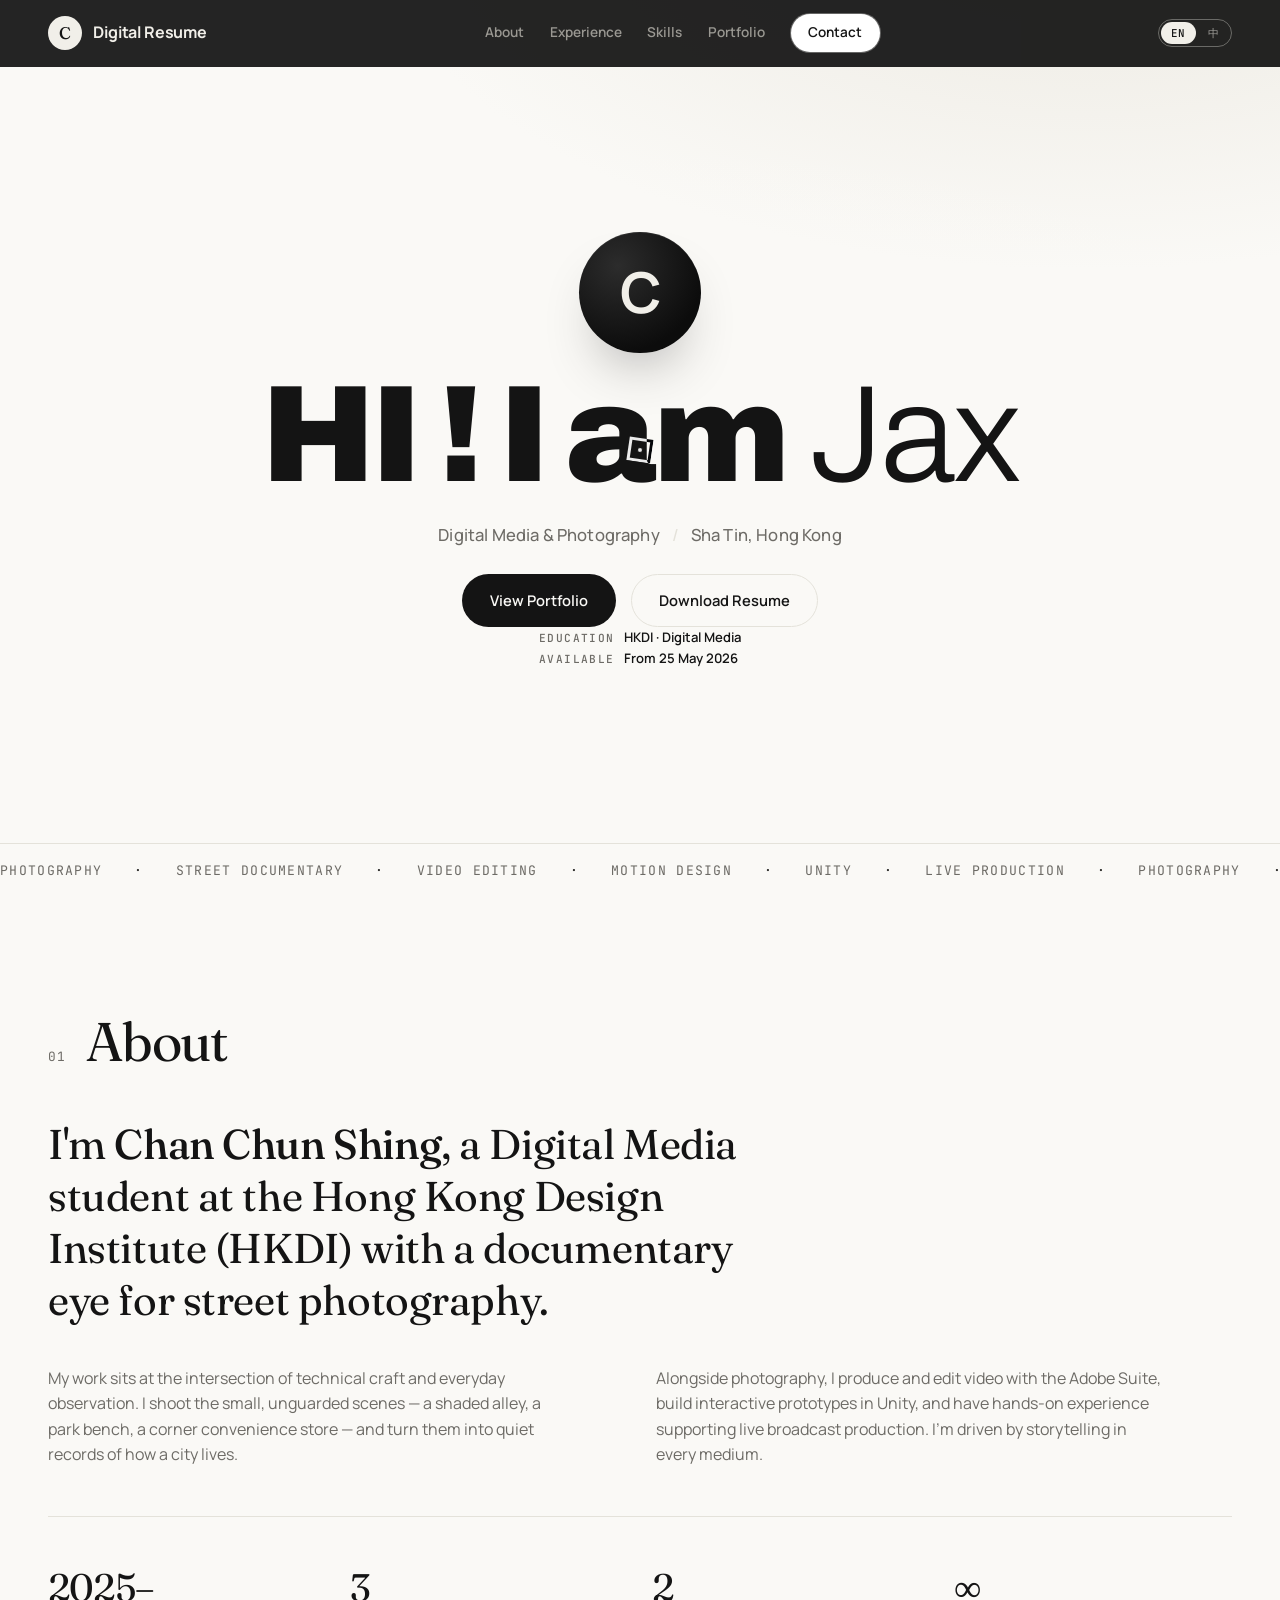
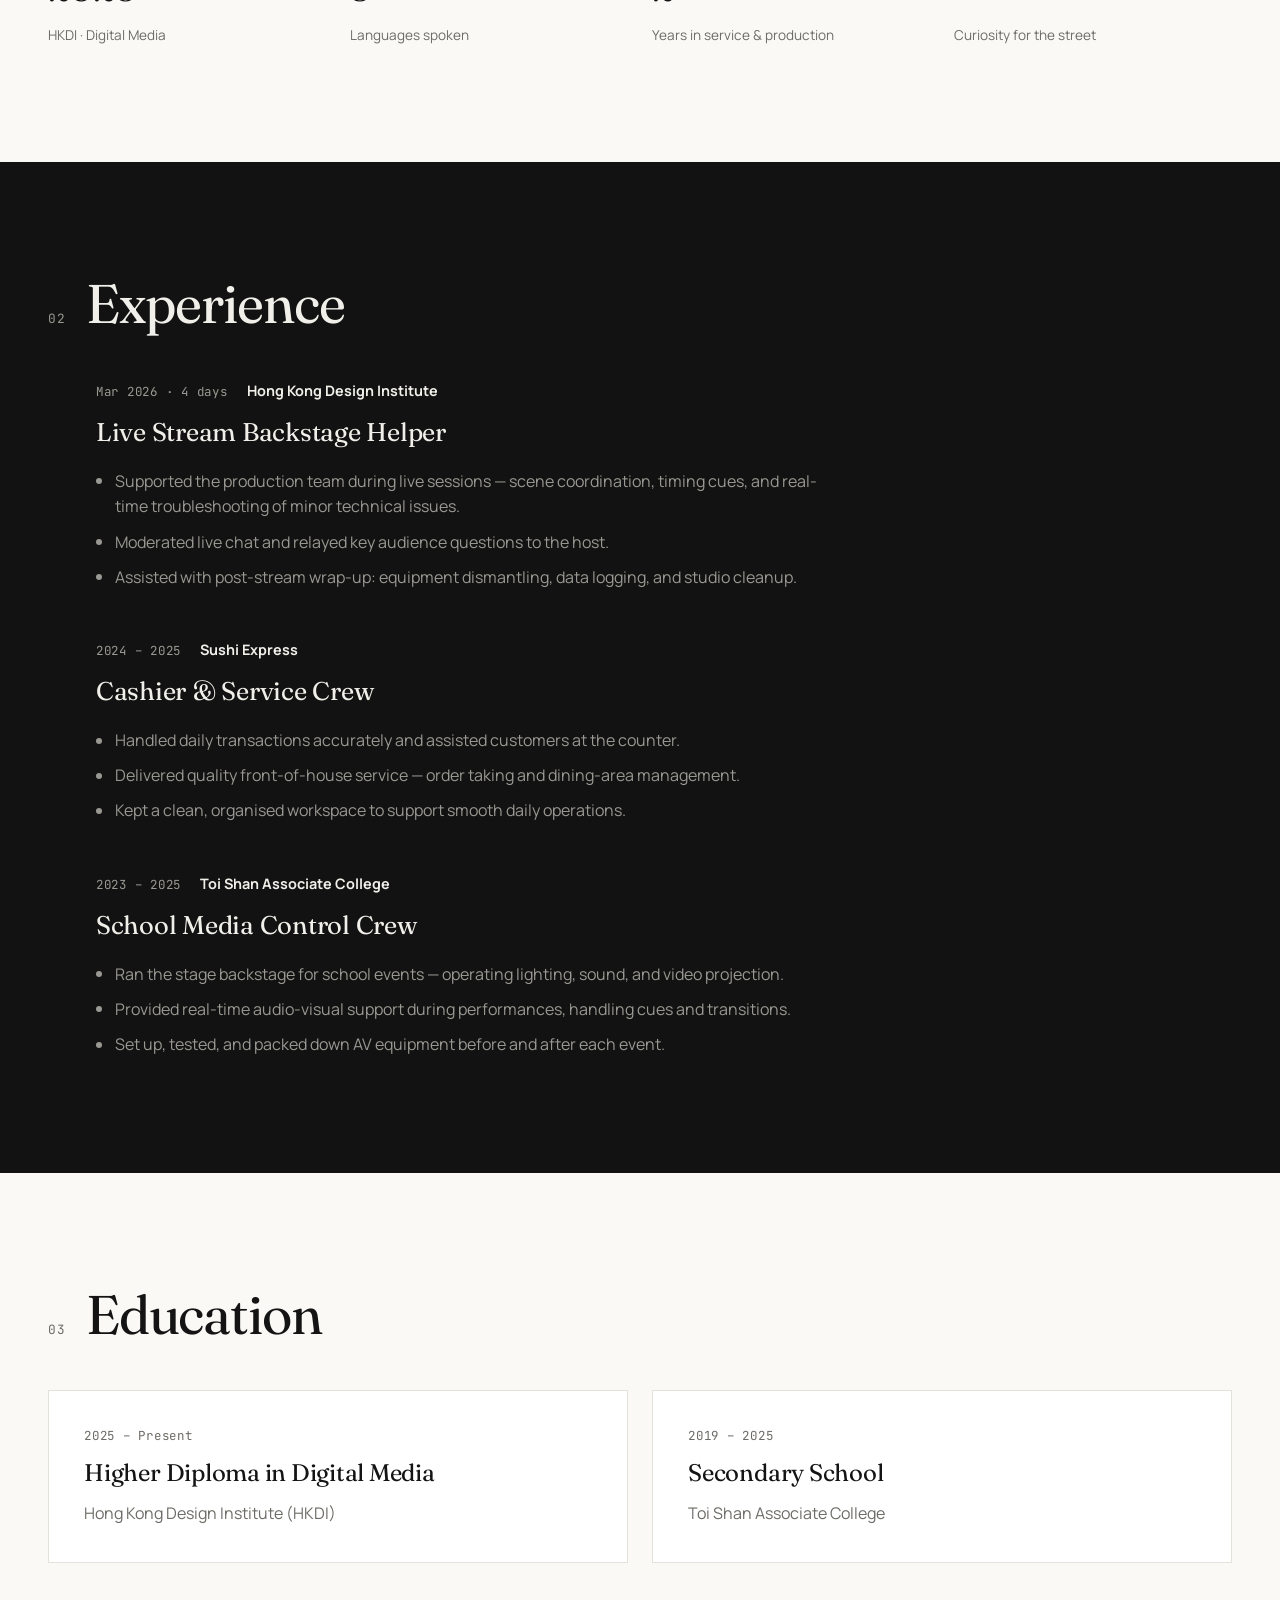
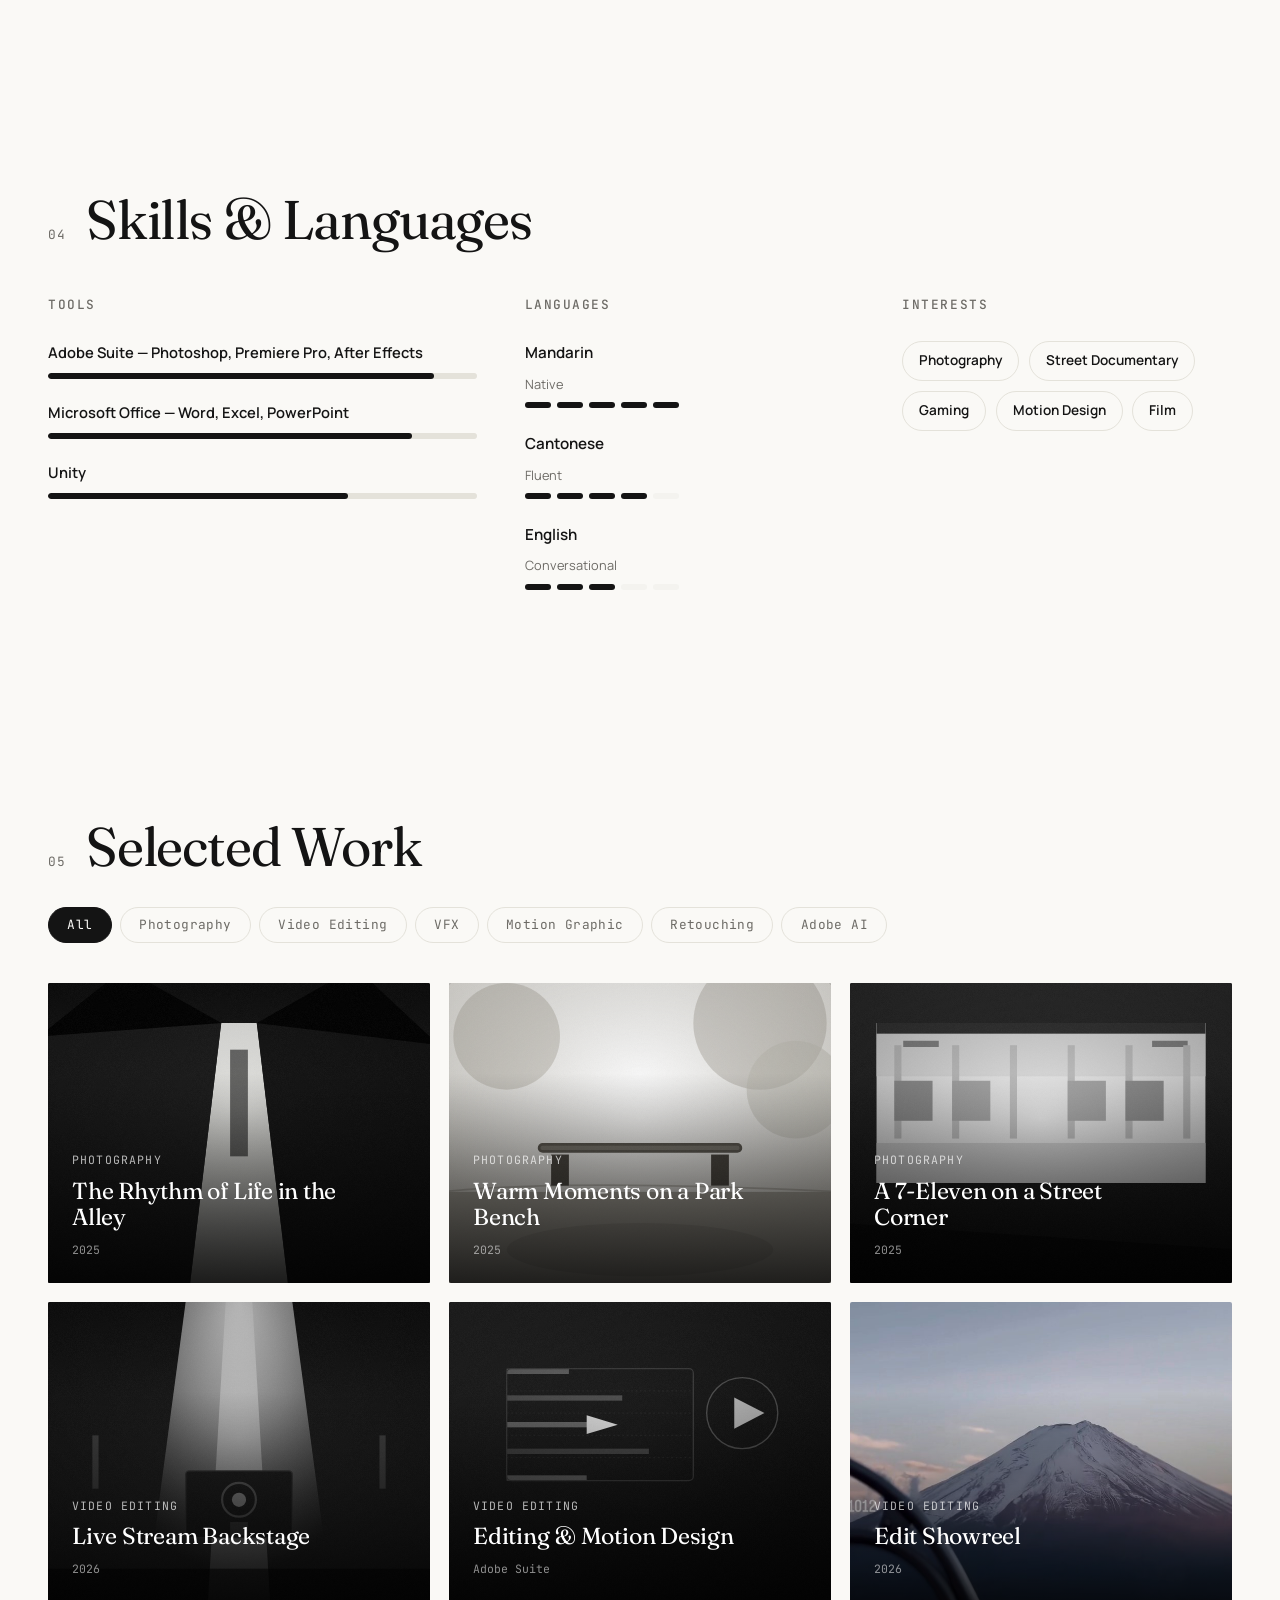
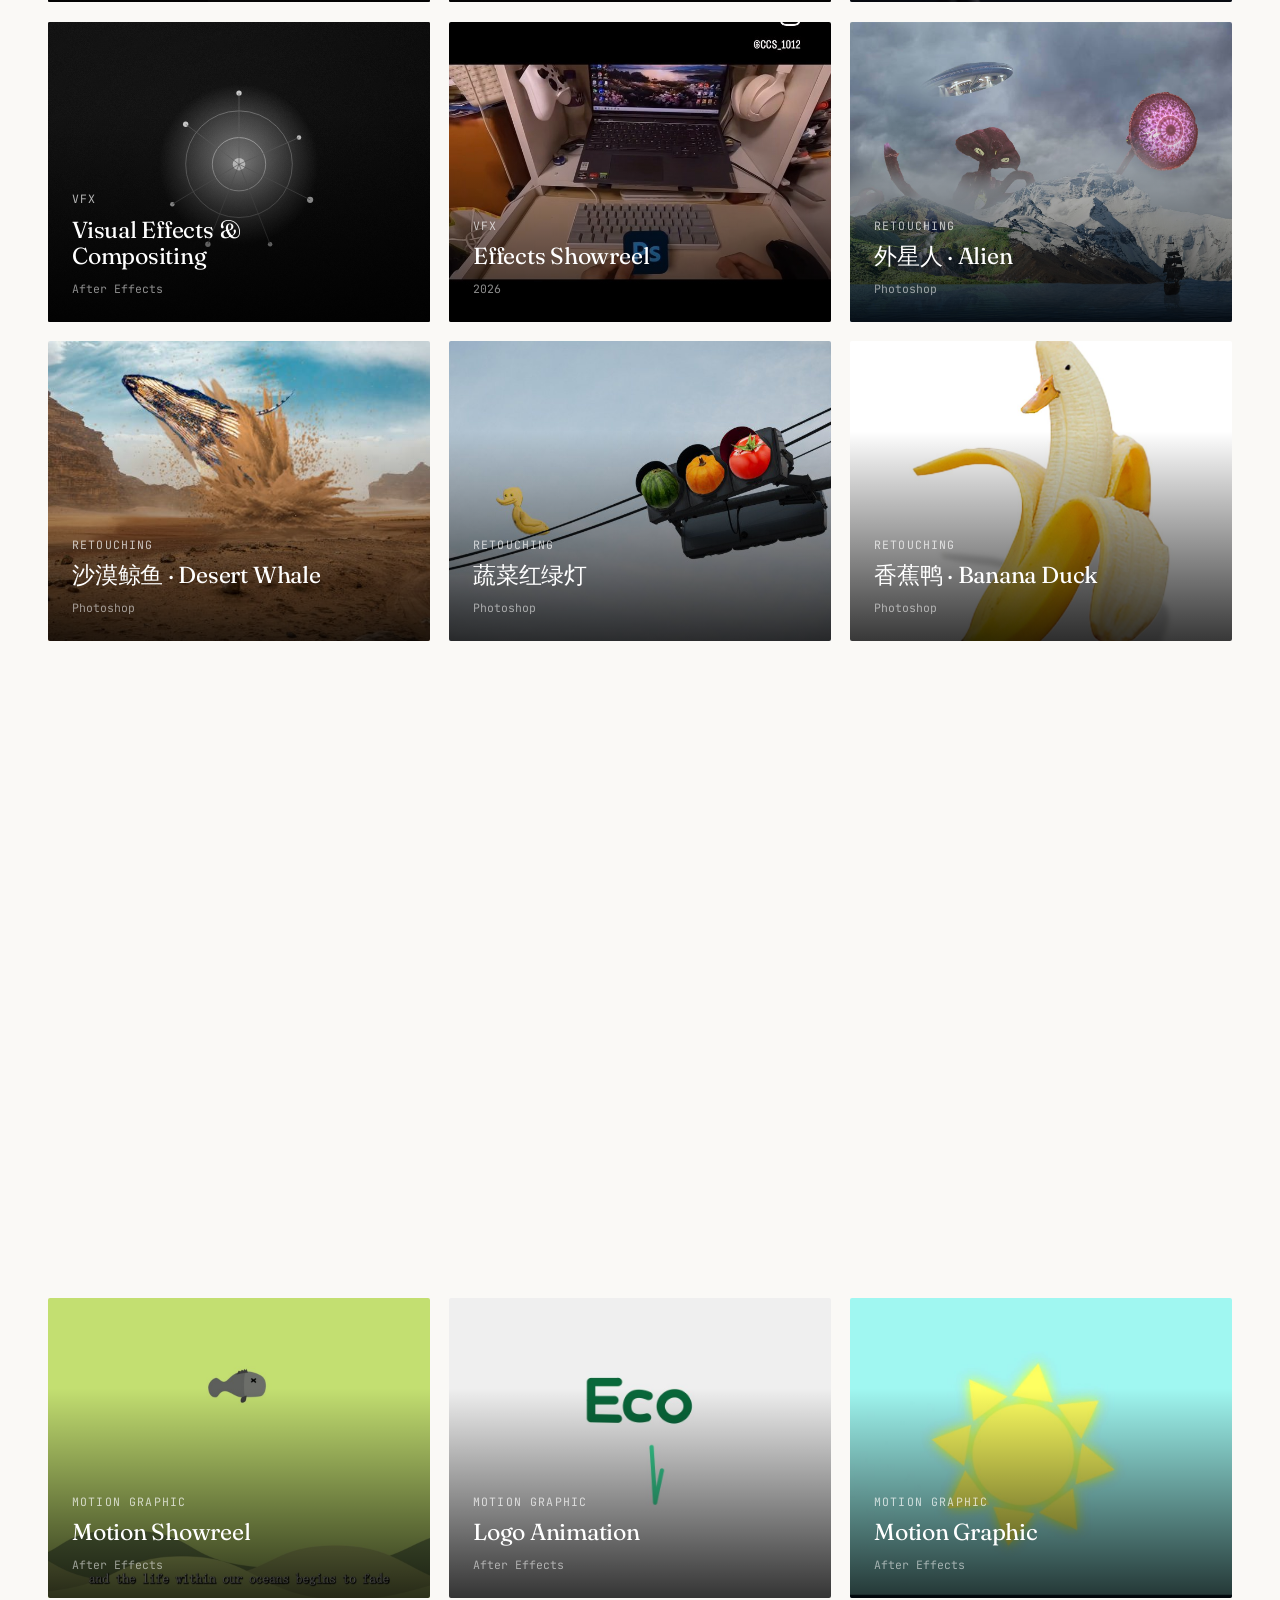
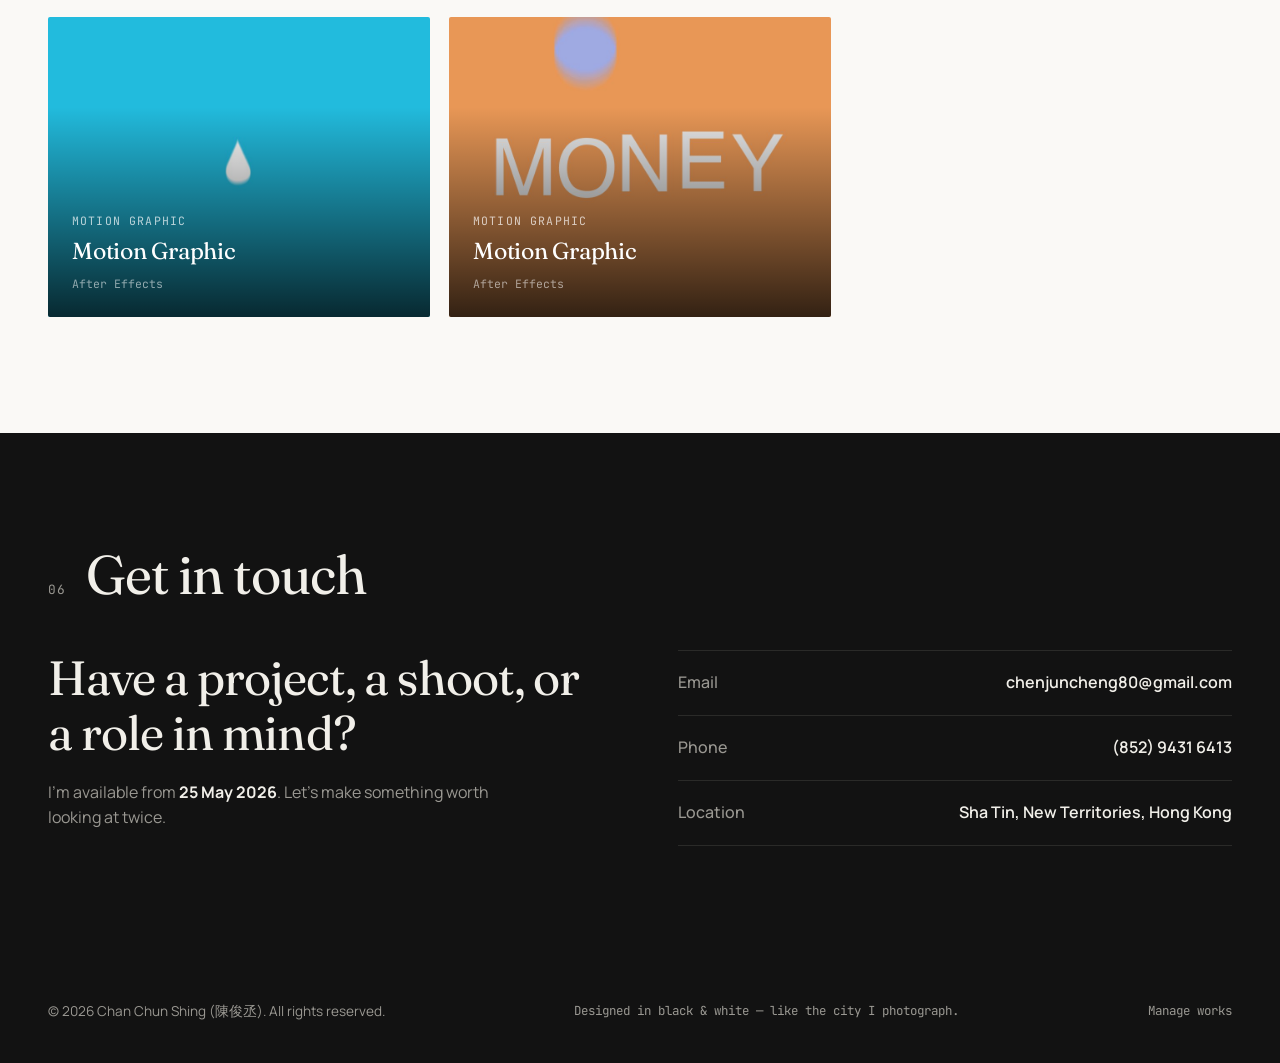
==== commit 172c0b1c: "Self-host the webfonts so the page loads where Google Fonts is blocked" ====
--- a/index.html
+++ b/index.html
@@ -5,9 +5,10 @@
   <meta name="viewport" content="width=device-width, initial-scale=1.0" data-page-node-id="cbpTsrZvweK08k6n8cGOIT" />
   <title>Chan Chun Shing — Digital Media &amp; Photography</title>
   <meta name="description" content="Portfolio and resume of Chan Chun Shing (陳俊丞), Digital Media student at Hong Kong Design Institute and Hong Kong street photographer." data-page-node-id="bb6zVfiS6xsjpPeBaUbb5W" />
-  <link rel="preconnect" href="https://fonts.googleapis.com" data-page-node-id="mZvv5932s2Z4jy6sdvUIMi" />
-  <link rel="preconnect" href="https://fonts.gstatic.com" crossorigin data-page-node-id="XFyloLNoA1CPFUkKZB0flG" />
-  <link href="https://fonts.googleapis.com/css2?family=Archivo:wght@300;500;900&family=Fraunces:opsz,wght@9..144,300;9..144,400;9..144,500;9..144,600&family=Manrope:wght@400;500;600;700&family=JetBrains+Mono:wght@400;500&display=swap" rel="stylesheet" data-page-node-id="mIRKeFHJoBgm1cm071y4YE">
+  <!-- Webfonts are served from this site, not Google Fonts. fonts.googleapis.com
+       is unreachable from mainland China, and a blocking stylesheet there left
+       visitors staring at a blank page until the request timed out. -->
+  <link rel="stylesheet" href="css/fonts.css" />
   <link rel="stylesheet" href="css/styles.css" data-page-node-id="OF1VznCpDB4LE1zM3dMVRJ" />
   <!-- Set the language before first paint so the CJK font stack is right -->
   <script>
--- a/css/fonts.css
+++ b/css/fonts.css
@@ -0,0 +1,238 @@
+/* Self-hosted webfonts — fetched once by tools/vendor_fonts.py.
+   Serving them locally keeps the site usable where Google Fonts is
+   unreachable (mainland China) and lets file:// rendering use them too.
+   Regenerate with: python tools/vendor_fonts.py */
+
+@font-face {
+  font-family: 'Archivo';
+  font-style: normal;
+  font-weight: 300;
+  font-display: swap;
+  src: url('../assets/fonts/archivo-300-latin-ext.woff2') format('woff2');
+  unicode-range: U+0100-02BA, U+02BD-02C5, U+02C7-02CC, U+02CE-02D7, U+02DD-02FF, U+0304, U+0308, U+0329, U+1D00-1DBF, U+1E00-1E9F, U+1EF2-1EFF, U+2020, U+20A0-20AB, U+20AD-20C0, U+2113, U+2C60-2C7F, U+A720-A7FF;
+}
+
+@font-face {
+  font-family: 'Archivo';
+  font-style: normal;
+  font-weight: 300;
+  font-display: swap;
+  src: url('../assets/fonts/archivo-300-latin.woff2') format('woff2');
+  unicode-range: U+0000-00FF, U+0131, U+0152-0153, U+02BB-02BC, U+02C6, U+02DA, U+02DC, U+0304, U+0308, U+0329, U+2000-206F, U+20AC, U+2122, U+2191, U+2193, U+2212, U+2215, U+FEFF, U+FFFD;
+}
+
+@font-face {
+  font-family: 'Archivo';
+  font-style: normal;
+  font-weight: 500;
+  font-display: swap;
+  src: url('../assets/fonts/archivo-500-latin-ext.woff2') format('woff2');
+  unicode-range: U+0100-02BA, U+02BD-02C5, U+02C7-02CC, U+02CE-02D7, U+02DD-02FF, U+0304, U+0308, U+0329, U+1D00-1DBF, U+1E00-1E9F, U+1EF2-1EFF, U+2020, U+20A0-20AB, U+20AD-20C0, U+2113, U+2C60-2C7F, U+A720-A7FF;
+}
+
+@font-face {
+  font-family: 'Archivo';
+  font-style: normal;
+  font-weight: 500;
+  font-display: swap;
+  src: url('../assets/fonts/archivo-500-latin.woff2') format('woff2');
+  unicode-range: U+0000-00FF, U+0131, U+0152-0153, U+02BB-02BC, U+02C6, U+02DA, U+02DC, U+0304, U+0308, U+0329, U+2000-206F, U+20AC, U+2122, U+2191, U+2193, U+2212, U+2215, U+FEFF, U+FFFD;
+}
+
+@font-face {
+  font-family: 'Archivo';
+  font-style: normal;
+  font-weight: 900;
+  font-display: swap;
+  src: url('../assets/fonts/archivo-900-latin-ext.woff2') format('woff2');
+  unicode-range: U+0100-02BA, U+02BD-02C5, U+02C7-02CC, U+02CE-02D7, U+02DD-02FF, U+0304, U+0308, U+0329, U+1D00-1DBF, U+1E00-1E9F, U+1EF2-1EFF, U+2020, U+20A0-20AB, U+20AD-20C0, U+2113, U+2C60-2C7F, U+A720-A7FF;
+}
+
+@font-face {
+  font-family: 'Archivo';
+  font-style: normal;
+  font-weight: 900;
+  font-display: swap;
+  src: url('../assets/fonts/archivo-900-latin.woff2') format('woff2');
+  unicode-range: U+0000-00FF, U+0131, U+0152-0153, U+02BB-02BC, U+02C6, U+02DA, U+02DC, U+0304, U+0308, U+0329, U+2000-206F, U+20AC, U+2122, U+2191, U+2193, U+2212, U+2215, U+FEFF, U+FFFD;
+}
+
+@font-face {
+  font-family: 'Fraunces';
+  font-style: normal;
+  font-weight: 300;
+  font-display: swap;
+  src: url('../assets/fonts/fraunces-300-latin-ext.woff2') format('woff2');
+  unicode-range: U+0100-02BA, U+02BD-02C5, U+02C7-02CC, U+02CE-02D7, U+02DD-02FF, U+0304, U+0308, U+0329, U+1D00-1DBF, U+1E00-1E9F, U+1EF2-1EFF, U+2020, U+20A0-20AB, U+20AD-20C0, U+2113, U+2C60-2C7F, U+A720-A7FF;
+}
+
+@font-face {
+  font-family: 'Fraunces';
+  font-style: normal;
+  font-weight: 300;
+  font-display: swap;
+  src: url('../assets/fonts/fraunces-300-latin.woff2') format('woff2');
+  unicode-range: U+0000-00FF, U+0131, U+0152-0153, U+02BB-02BC, U+02C6, U+02DA, U+02DC, U+0304, U+0308, U+0329, U+2000-206F, U+20AC, U+2122, U+2191, U+2193, U+2212, U+2215, U+FEFF, U+FFFD;
+}
+
+@font-face {
+  font-family: 'Fraunces';
+  font-style: normal;
+  font-weight: 400;
+  font-display: swap;
+  src: url('../assets/fonts/fraunces-400-latin-ext.woff2') format('woff2');
+  unicode-range: U+0100-02BA, U+02BD-02C5, U+02C7-02CC, U+02CE-02D7, U+02DD-02FF, U+0304, U+0308, U+0329, U+1D00-1DBF, U+1E00-1E9F, U+1EF2-1EFF, U+2020, U+20A0-20AB, U+20AD-20C0, U+2113, U+2C60-2C7F, U+A720-A7FF;
+}
+
+@font-face {
+  font-family: 'Fraunces';
+  font-style: normal;
+  font-weight: 400;
+  font-display: swap;
+  src: url('../assets/fonts/fraunces-400-latin.woff2') format('woff2');
+  unicode-range: U+0000-00FF, U+0131, U+0152-0153, U+02BB-02BC, U+02C6, U+02DA, U+02DC, U+0304, U+0308, U+0329, U+2000-206F, U+20AC, U+2122, U+2191, U+2193, U+2212, U+2215, U+FEFF, U+FFFD;
+}
+
+@font-face {
+  font-family: 'Fraunces';
+  font-style: normal;
+  font-weight: 500;
+  font-display: swap;
+  src: url('../assets/fonts/fraunces-500-latin-ext.woff2') format('woff2');
+  unicode-range: U+0100-02BA, U+02BD-02C5, U+02C7-02CC, U+02CE-02D7, U+02DD-02FF, U+0304, U+0308, U+0329, U+1D00-1DBF, U+1E00-1E9F, U+1EF2-1EFF, U+2020, U+20A0-20AB, U+20AD-20C0, U+2113, U+2C60-2C7F, U+A720-A7FF;
+}
+
+@font-face {
+  font-family: 'Fraunces';
+  font-style: normal;
+  font-weight: 500;
+  font-display: swap;
+  src: url('../assets/fonts/fraunces-500-latin.woff2') format('woff2');
+  unicode-range: U+0000-00FF, U+0131, U+0152-0153, U+02BB-02BC, U+02C6, U+02DA, U+02DC, U+0304, U+0308, U+0329, U+2000-206F, U+20AC, U+2122, U+2191, U+2193, U+2212, U+2215, U+FEFF, U+FFFD;
+}
+
+@font-face {
+  font-family: 'Fraunces';
+  font-style: normal;
+  font-weight: 600;
+  font-display: swap;
+  src: url('../assets/fonts/fraunces-600-latin-ext.woff2') format('woff2');
+  unicode-range: U+0100-02BA, U+02BD-02C5, U+02C7-02CC, U+02CE-02D7, U+02DD-02FF, U+0304, U+0308, U+0329, U+1D00-1DBF, U+1E00-1E9F, U+1EF2-1EFF, U+2020, U+20A0-20AB, U+20AD-20C0, U+2113, U+2C60-2C7F, U+A720-A7FF;
+}
+
+@font-face {
+  font-family: 'Fraunces';
+  font-style: normal;
+  font-weight: 600;
+  font-display: swap;
+  src: url('../assets/fonts/fraunces-600-latin.woff2') format('woff2');
+  unicode-range: U+0000-00FF, U+0131, U+0152-0153, U+02BB-02BC, U+02C6, U+02DA, U+02DC, U+0304, U+0308, U+0329, U+2000-206F, U+20AC, U+2122, U+2191, U+2193, U+2212, U+2215, U+FEFF, U+FFFD;
+}
+
+@font-face {
+  font-family: 'JetBrains Mono';
+  font-style: normal;
+  font-weight: 400;
+  font-display: swap;
+  src: url('../assets/fonts/jetbrains-mono-400-latin-ext.woff2') format('woff2');
+  unicode-range: U+0100-02BA, U+02BD-02C5, U+02C7-02CC, U+02CE-02D7, U+02DD-02FF, U+0304, U+0308, U+0329, U+1D00-1DBF, U+1E00-1E9F, U+1EF2-1EFF, U+2020, U+20A0-20AB, U+20AD-20C0, U+2113, U+2C60-2C7F, U+A720-A7FF;
+}
+
+@font-face {
+  font-family: 'JetBrains Mono';
+  font-style: normal;
+  font-weight: 400;
+  font-display: swap;
+  src: url('../assets/fonts/jetbrains-mono-400-latin.woff2') format('woff2');
+  unicode-range: U+0000-00FF, U+0131, U+0152-0153, U+02BB-02BC, U+02C6, U+02DA, U+02DC, U+0304, U+0308, U+0329, U+2000-206F, U+20AC, U+2122, U+2191, U+2193, U+2212, U+2215, U+FEFF, U+FFFD;
+}
+
+@font-face {
+  font-family: 'JetBrains Mono';
+  font-style: normal;
+  font-weight: 500;
+  font-display: swap;
+  src: url('../assets/fonts/jetbrains-mono-500-latin-ext.woff2') format('woff2');
+  unicode-range: U+0100-02BA, U+02BD-02C5, U+02C7-02CC, U+02CE-02D7, U+02DD-02FF, U+0304, U+0308, U+0329, U+1D00-1DBF, U+1E00-1E9F, U+1EF2-1EFF, U+2020, U+20A0-20AB, U+20AD-20C0, U+2113, U+2C60-2C7F, U+A720-A7FF;
+}
+
+@font-face {
+  font-family: 'JetBrains Mono';
+  font-style: normal;
+  font-weight: 500;
+  font-display: swap;
+  src: url('../assets/fonts/jetbrains-mono-500-latin.woff2') format('woff2');
+  unicode-range: U+0000-00FF, U+0131, U+0152-0153, U+02BB-02BC, U+02C6, U+02DA, U+02DC, U+0304, U+0308, U+0329, U+2000-206F, U+20AC, U+2122, U+2191, U+2193, U+2212, U+2215, U+FEFF, U+FFFD;
+}
+
+@font-face {
+  font-family: 'Manrope';
+  font-style: normal;
+  font-weight: 400;
+  font-display: swap;
+  src: url('../assets/fonts/manrope-400-latin-ext.woff2') format('woff2');
+  unicode-range: U+0100-02BA, U+02BD-02C5, U+02C7-02CC, U+02CE-02D7, U+02DD-02FF, U+0304, U+0308, U+0329, U+1D00-1DBF, U+1E00-1E9F, U+1EF2-1EFF, U+2020, U+20A0-20AB, U+20AD-20C0, U+2113, U+2C60-2C7F, U+A720-A7FF;
+}
+
+@font-face {
+  font-family: 'Manrope';
+  font-style: normal;
+  font-weight: 400;
+  font-display: swap;
+  src: url('../assets/fonts/manrope-400-latin.woff2') format('woff2');
+  unicode-range: U+0000-00FF, U+0131, U+0152-0153, U+02BB-02BC, U+02C6, U+02DA, U+02DC, U+0304, U+0308, U+0329, U+2000-206F, U+20AC, U+2122, U+2191, U+2193, U+2212, U+2215, U+FEFF, U+FFFD;
+}
+
+@font-face {
+  font-family: 'Manrope';
+  font-style: normal;
+  font-weight: 500;
+  font-display: swap;
+  src: url('../assets/fonts/manrope-500-latin-ext.woff2') format('woff2');
+  unicode-range: U+0100-02BA, U+02BD-02C5, U+02C7-02CC, U+02CE-02D7, U+02DD-02FF, U+0304, U+0308, U+0329, U+1D00-1DBF, U+1E00-1E9F, U+1EF2-1EFF, U+2020, U+20A0-20AB, U+20AD-20C0, U+2113, U+2C60-2C7F, U+A720-A7FF;
+}
+
+@font-face {
+  font-family: 'Manrope';
+  font-style: normal;
+  font-weight: 500;
+  font-display: swap;
+  src: url('../assets/fonts/manrope-500-latin.woff2') format('woff2');
+  unicode-range: U+0000-00FF, U+0131, U+0152-0153, U+02BB-02BC, U+02C6, U+02DA, U+02DC, U+0304, U+0308, U+0329, U+2000-206F, U+20AC, U+2122, U+2191, U+2193, U+2212, U+2215, U+FEFF, U+FFFD;
+}
+
+@font-face {
+  font-family: 'Manrope';
+  font-style: normal;
+  font-weight: 600;
+  font-display: swap;
+  src: url('../assets/fonts/manrope-600-latin-ext.woff2') format('woff2');
+  unicode-range: U+0100-02BA, U+02BD-02C5, U+02C7-02CC, U+02CE-02D7, U+02DD-02FF, U+0304, U+0308, U+0329, U+1D00-1DBF, U+1E00-1E9F, U+1EF2-1EFF, U+2020, U+20A0-20AB, U+20AD-20C0, U+2113, U+2C60-2C7F, U+A720-A7FF;
+}
+
+@font-face {
+  font-family: 'Manrope';
+  font-style: normal;
+  font-weight: 600;
+  font-display: swap;
+  src: url('../assets/fonts/manrope-600-latin.woff2') format('woff2');
+  unicode-range: U+0000-00FF, U+0131, U+0152-0153, U+02BB-02BC, U+02C6, U+02DA, U+02DC, U+0304, U+0308, U+0329, U+2000-206F, U+20AC, U+2122, U+2191, U+2193, U+2212, U+2215, U+FEFF, U+FFFD;
+}
+
+@font-face {
+  font-family: 'Manrope';
+  font-style: normal;
+  font-weight: 700;
+  font-display: swap;
+  src: url('../assets/fonts/manrope-700-latin-ext.woff2') format('woff2');
+  unicode-range: U+0100-02BA, U+02BD-02C5, U+02C7-02CC, U+02CE-02D7, U+02DD-02FF, U+0304, U+0308, U+0329, U+1D00-1DBF, U+1E00-1E9F, U+1EF2-1EFF, U+2020, U+20A0-20AB, U+20AD-20C0, U+2113, U+2C60-2C7F, U+A720-A7FF;
+}
+
+@font-face {
+  font-family: 'Manrope';
+  font-style: normal;
+  font-weight: 700;
+  font-display: swap;
+  src: url('../assets/fonts/manrope-700-latin.woff2') format('woff2');
+  unicode-range: U+0000-00FF, U+0131, U+0152-0153, U+02BB-02BC, U+02C6, U+02DA, U+02DC, U+0304, U+0308, U+0329, U+2000-206F, U+20AC, U+2122, U+2191, U+2193, U+2212, U+2215, U+FEFF, U+FFFD;
+}
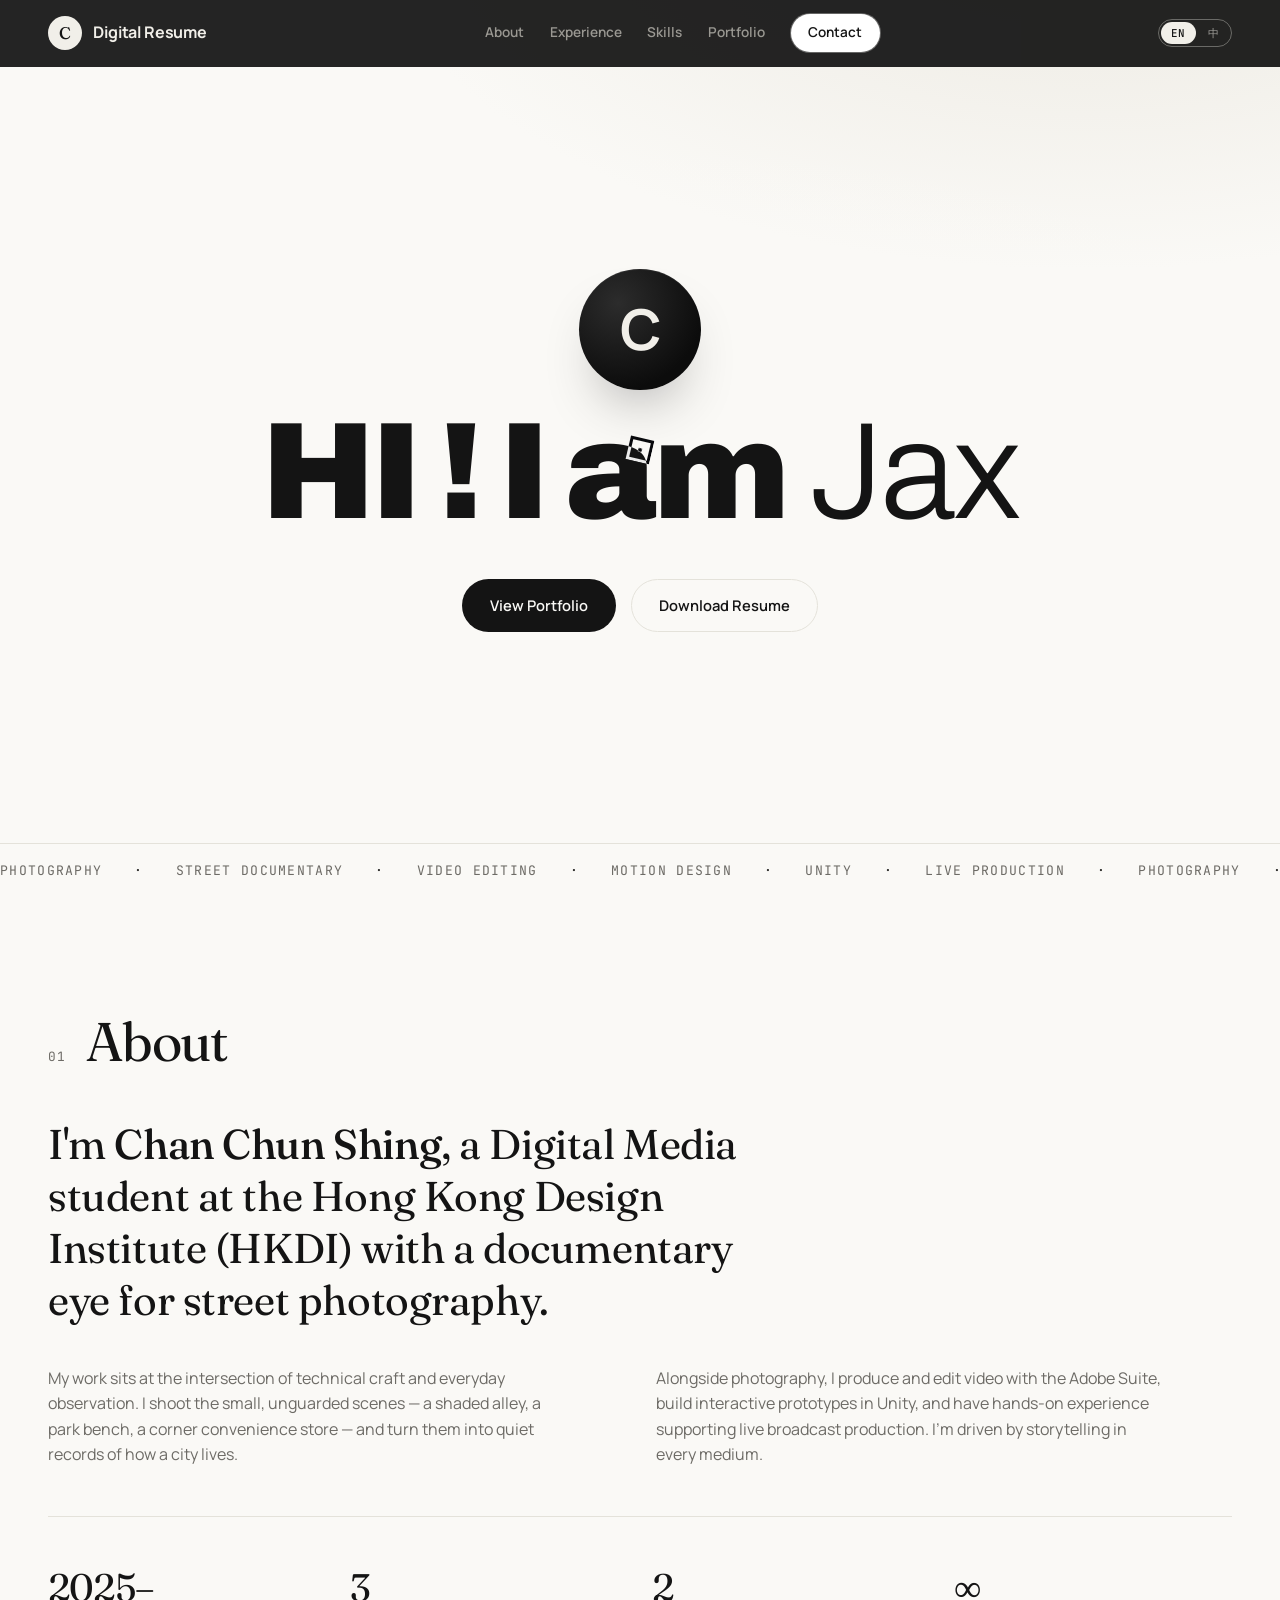
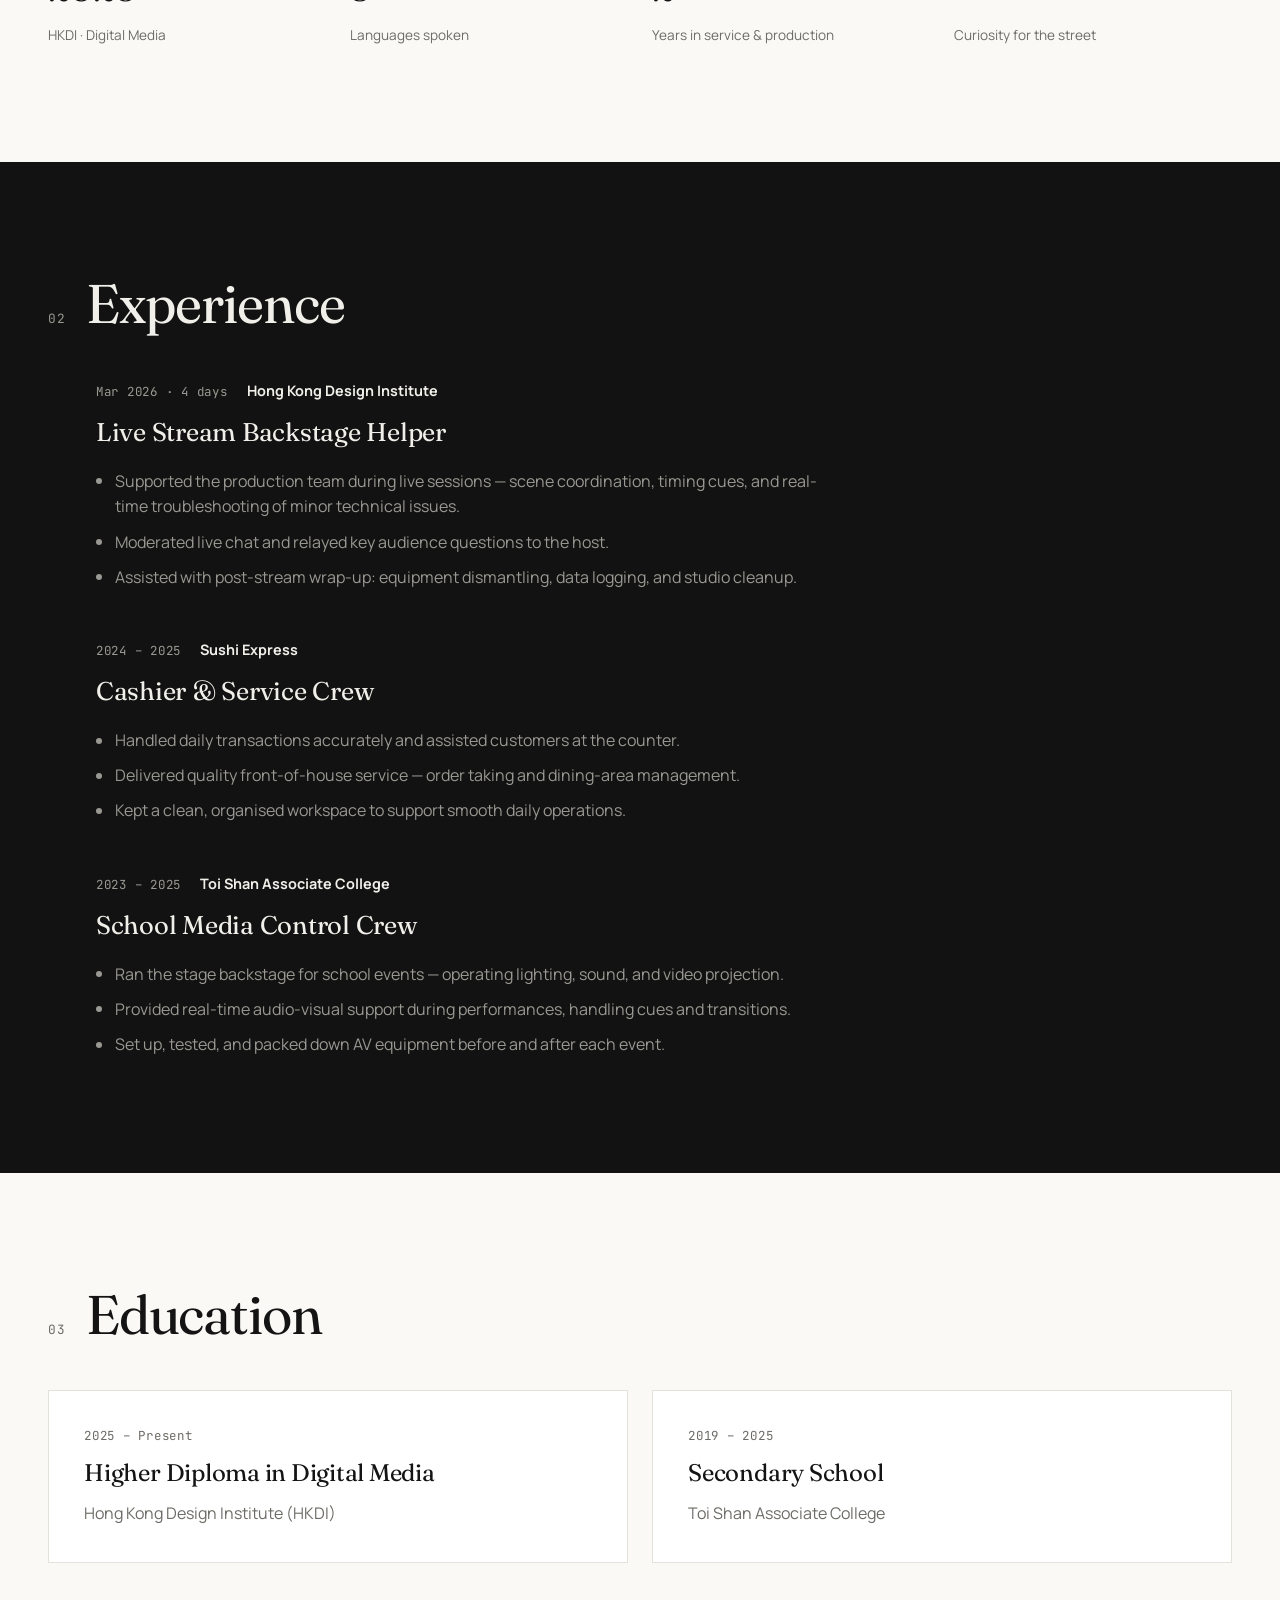
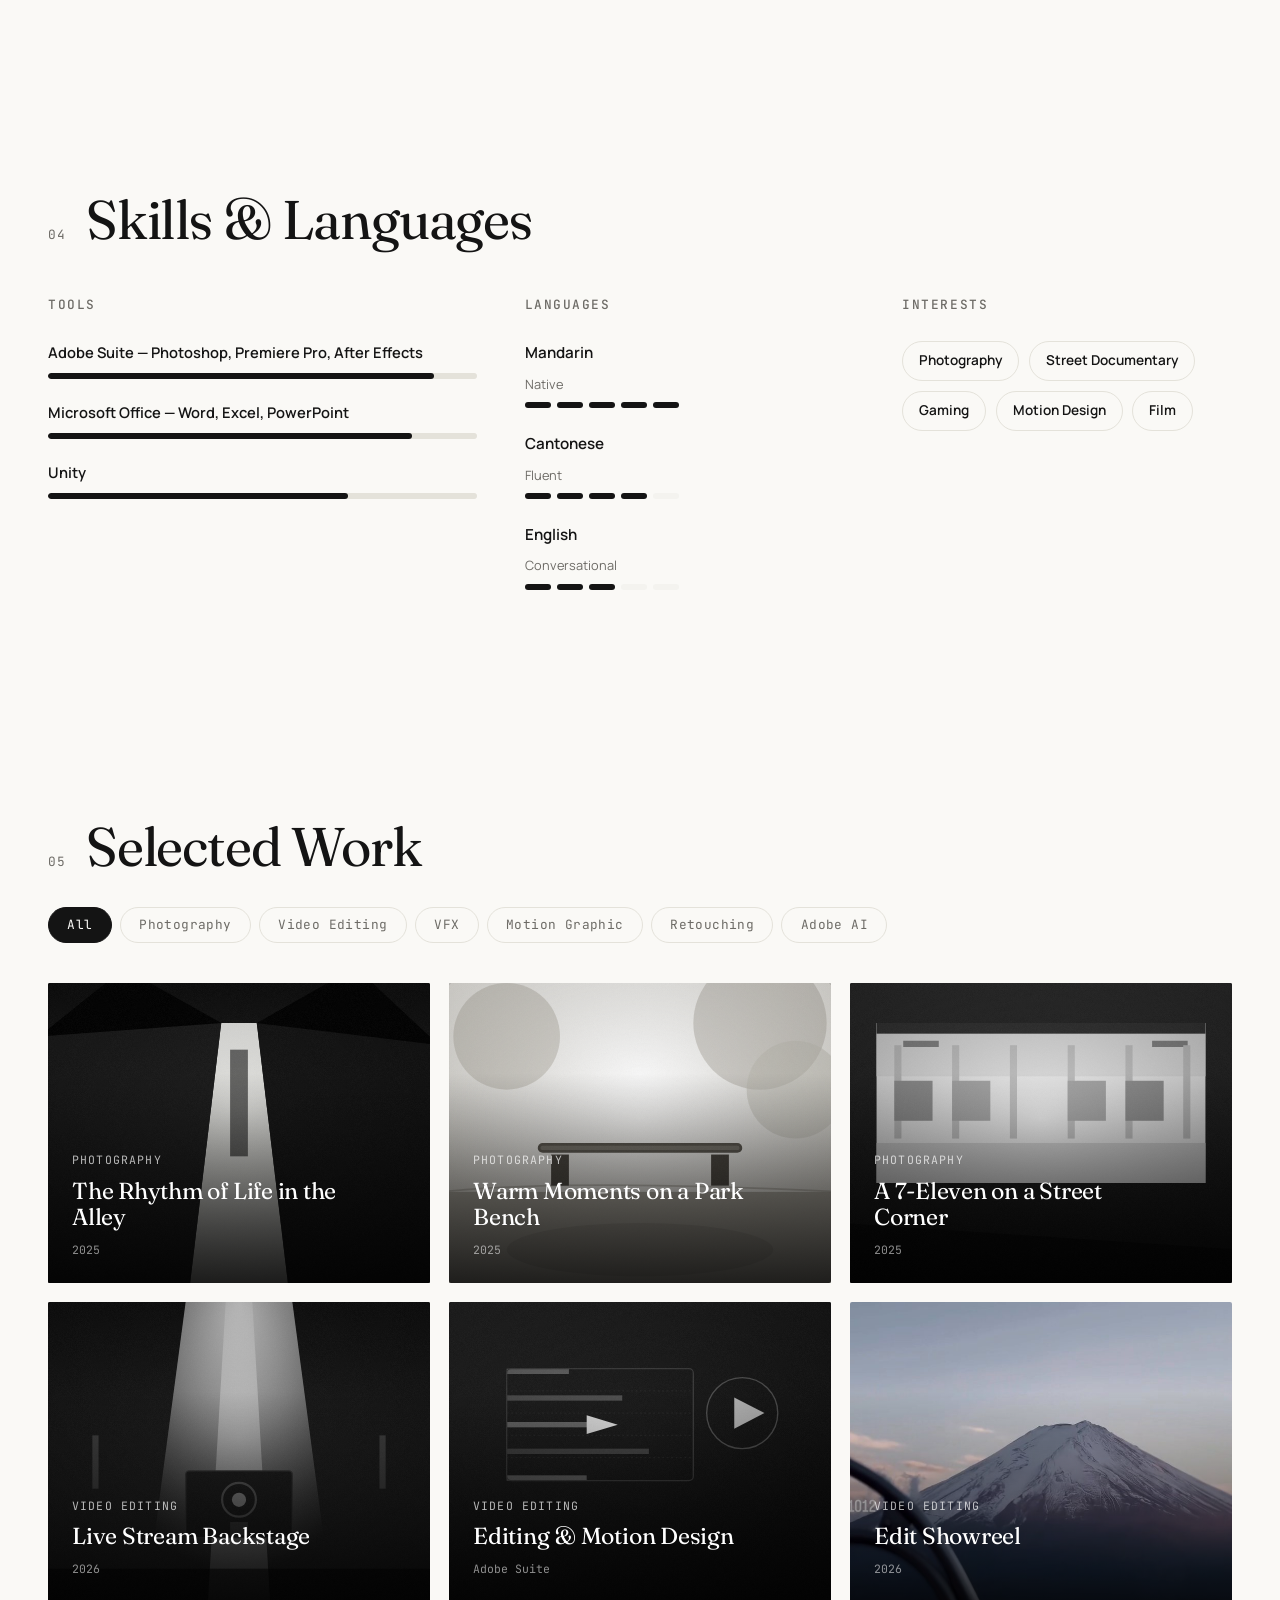
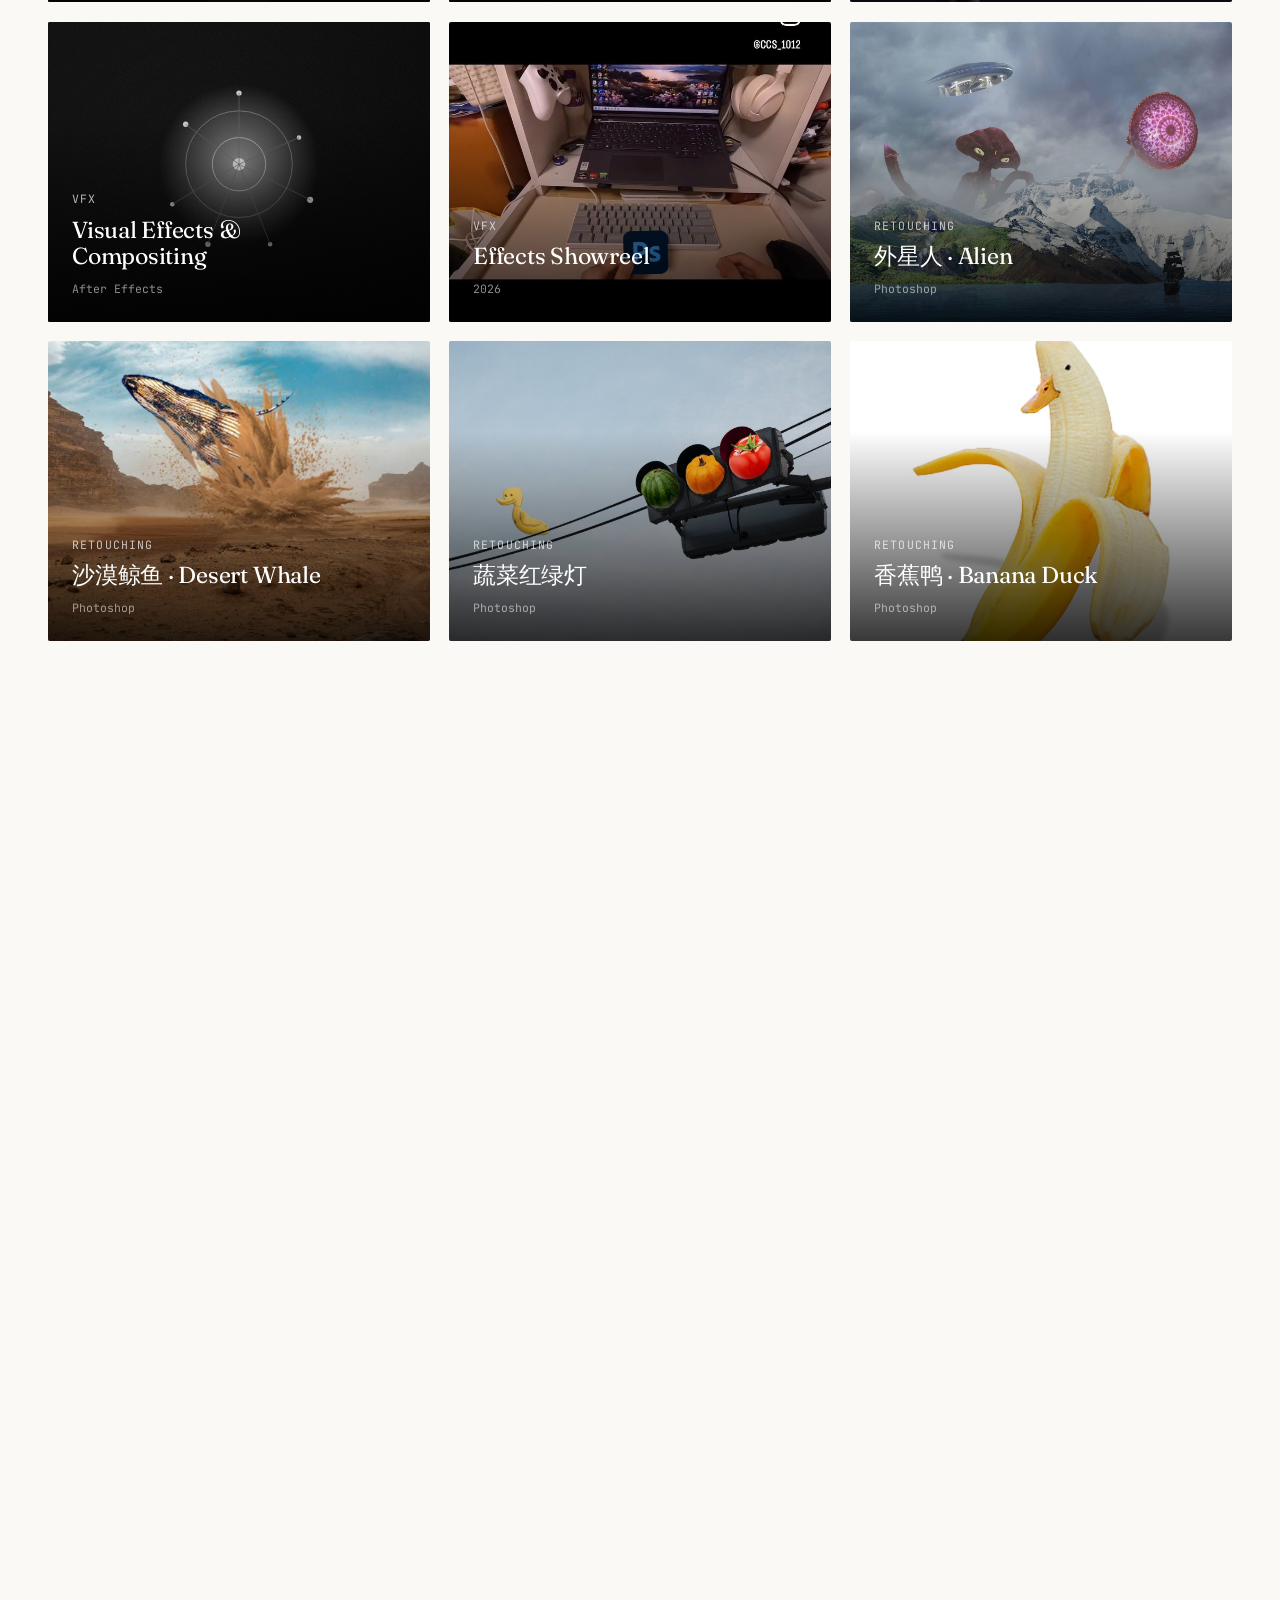
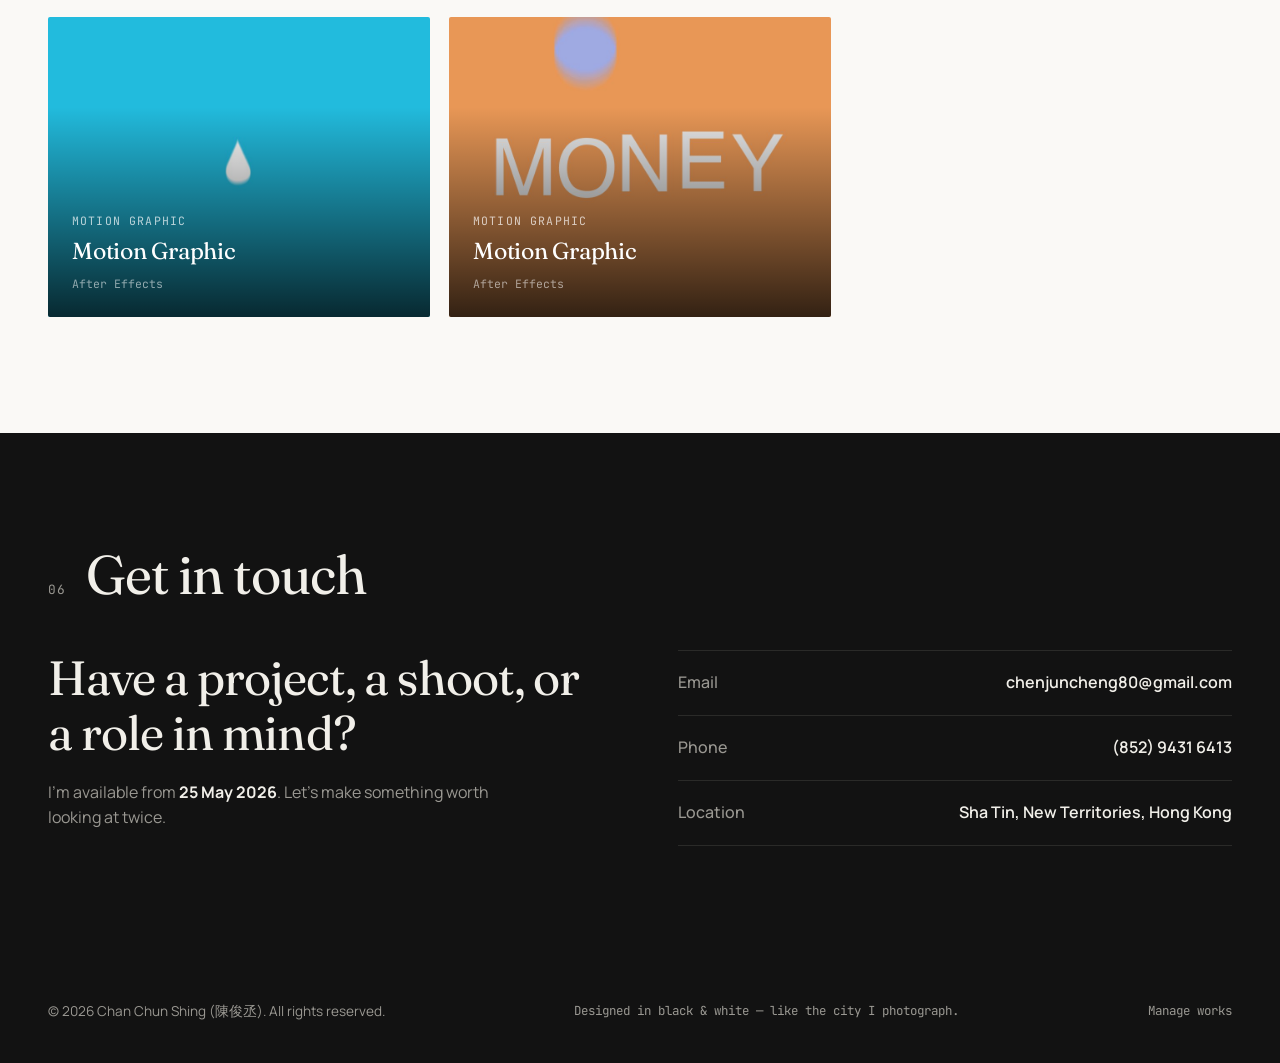
==== commit 3ba16e12: "Strip the hero down to portrait, title and buttons" ====
--- a/index.html
+++ b/index.html
@@ -98,21 +98,11 @@
         </span>
       </h1>
 
-      <p class="hero__sub reveal" data-page-node-id="j7vmHHUbWNP2PIoUvtlgeJ">
-        Digital Media &amp; Photography
-        <span class="hero__sep" aria-hidden="true">/</span>
-        Sha Tin, Hong Kong
-      </p>
-
       <div class="hero__actions reveal" data-page-node-id="fywbuTU9bRNCfj6sjCdFCs">
         <a href="#work" class="btn btn--dark" data-page-node-id="WuRluBDCvEIy1YUSS20qsi">View Portfolio</a>
         <a href="assets/Chan-Chun-Shing-Resume.pdf" download class="btn btn--ghost" data-page-node-id="qlBE9dbs7diSlTxC32GIIU">Download Resume</a>
       </div>
 
-      <ul class="hero__meta hero__meta--row reveal" data-page-node-id="vkBKWYL3UpcqksazTFK7IF">
-        <li data-page-node-id="hD68jwdEMRWDR9CaUcwy4I"><span class="k" data-page-node-id="jl4iiV8iVRQ1aBWSfa6jgg">Education</span><span class="v" data-page-node-id="JrKdzkF1kWpHBBCRQy0Ri3">HKDI · Digital Media</span></li>
-        <li data-page-node-id="hCIDCpGb746FGd7bPzpYSF"><span class="k" data-page-node-id="WcRjKYJUUXtnRM198WCRyF">Available</span><span class="v" data-page-node-id="WQhCv0po1693MeSTNBoac8">From 25 May 2026</span></li>
-      </ul>
     </div>
     <div class="hero__marquee" aria-hidden="true" data-page-node-id="RdXqSwCGQXiGHovNeOQAch">
       <div class="hero__marquee-track" data-page-node-id="Cq2hnUMgwZB37yGLR7PcEZ">
--- a/css/styles.css
+++ b/css/styles.css
@@ -279,7 +279,9 @@
 .hero__title {
   width: 100%;
   font-weight: 400;
-  margin: clamp(0.5rem, 1.4vw, 1rem) 0 clamp(0.8rem, 1.8vw, 1.3rem);
+  /* the bottom margin now carries the gap that used to be subtitle + subtitle
+     margin, so the buttons still sit clear of the title */
+  margin: clamp(0.5rem, 1.4vw, 1rem) 0 clamp(1.6rem, 3.2vw, 2.6rem);
 }
 
 /* The pointer reaction tilts this element; `perspective` is set on the parent
@@ -297,18 +299,9 @@
 .hero__title-heavy { font-weight: 900; }
 .hero__title-light { font-weight: 300; letter-spacing: -0.02em; }
 
-.hero__sub {
-  font-size: clamp(0.95rem, 1.3vw, 1.15rem);
-  font-weight: 500;
-  color: var(--muted);
-  letter-spacing: 0.01em;
-  margin-bottom: clamp(1.1rem, 2.2vw, 1.6rem);
-}
-.hero__sep { margin: 0 0.55rem; color: var(--line); }
-
-/* the hero itself is unpadded so the title can span the viewport; the
-   supporting lines keep the page gutter */
-.hero__sub, .hero__actions, .hero__meta--row { padding-inline: var(--pad); }
+/* the hero itself is unpadded so the title can span the viewport; the button
+   row keeps the page gutter */
+.hero__actions { padding-inline: var(--pad); }
 
 .hero__actions { display: flex; flex-wrap: wrap; justify-content: center; gap: 0.9rem; }
 
@@ -347,26 +340,6 @@
   line-height: 1;
   letter-spacing: -0.02em;
 }
-
-.hero__meta--row {
-  flex-direction: row; flex-wrap: wrap;
-  justify-content: center;
-  gap: 0.55rem 2.2rem;
-}
-.hero__meta--row li {
-  display: flex; align-items: baseline; gap: 0.6rem;
-  padding-bottom: 0;
-  border-bottom: 0;
-  font-size: 0.82rem;
-}
-.hero__meta--row .k {
-  font-family: var(--font-mono);
-  font-size: 0.7rem; letter-spacing: 0.12em;
-  text-transform: uppercase;
-  color: var(--muted);
-  font-weight: 500; white-space: nowrap;
-}
-.hero__meta--row .v { font-weight: 600; text-align: left; }
 
 .hero__marquee {
   margin-top: 1.4rem;
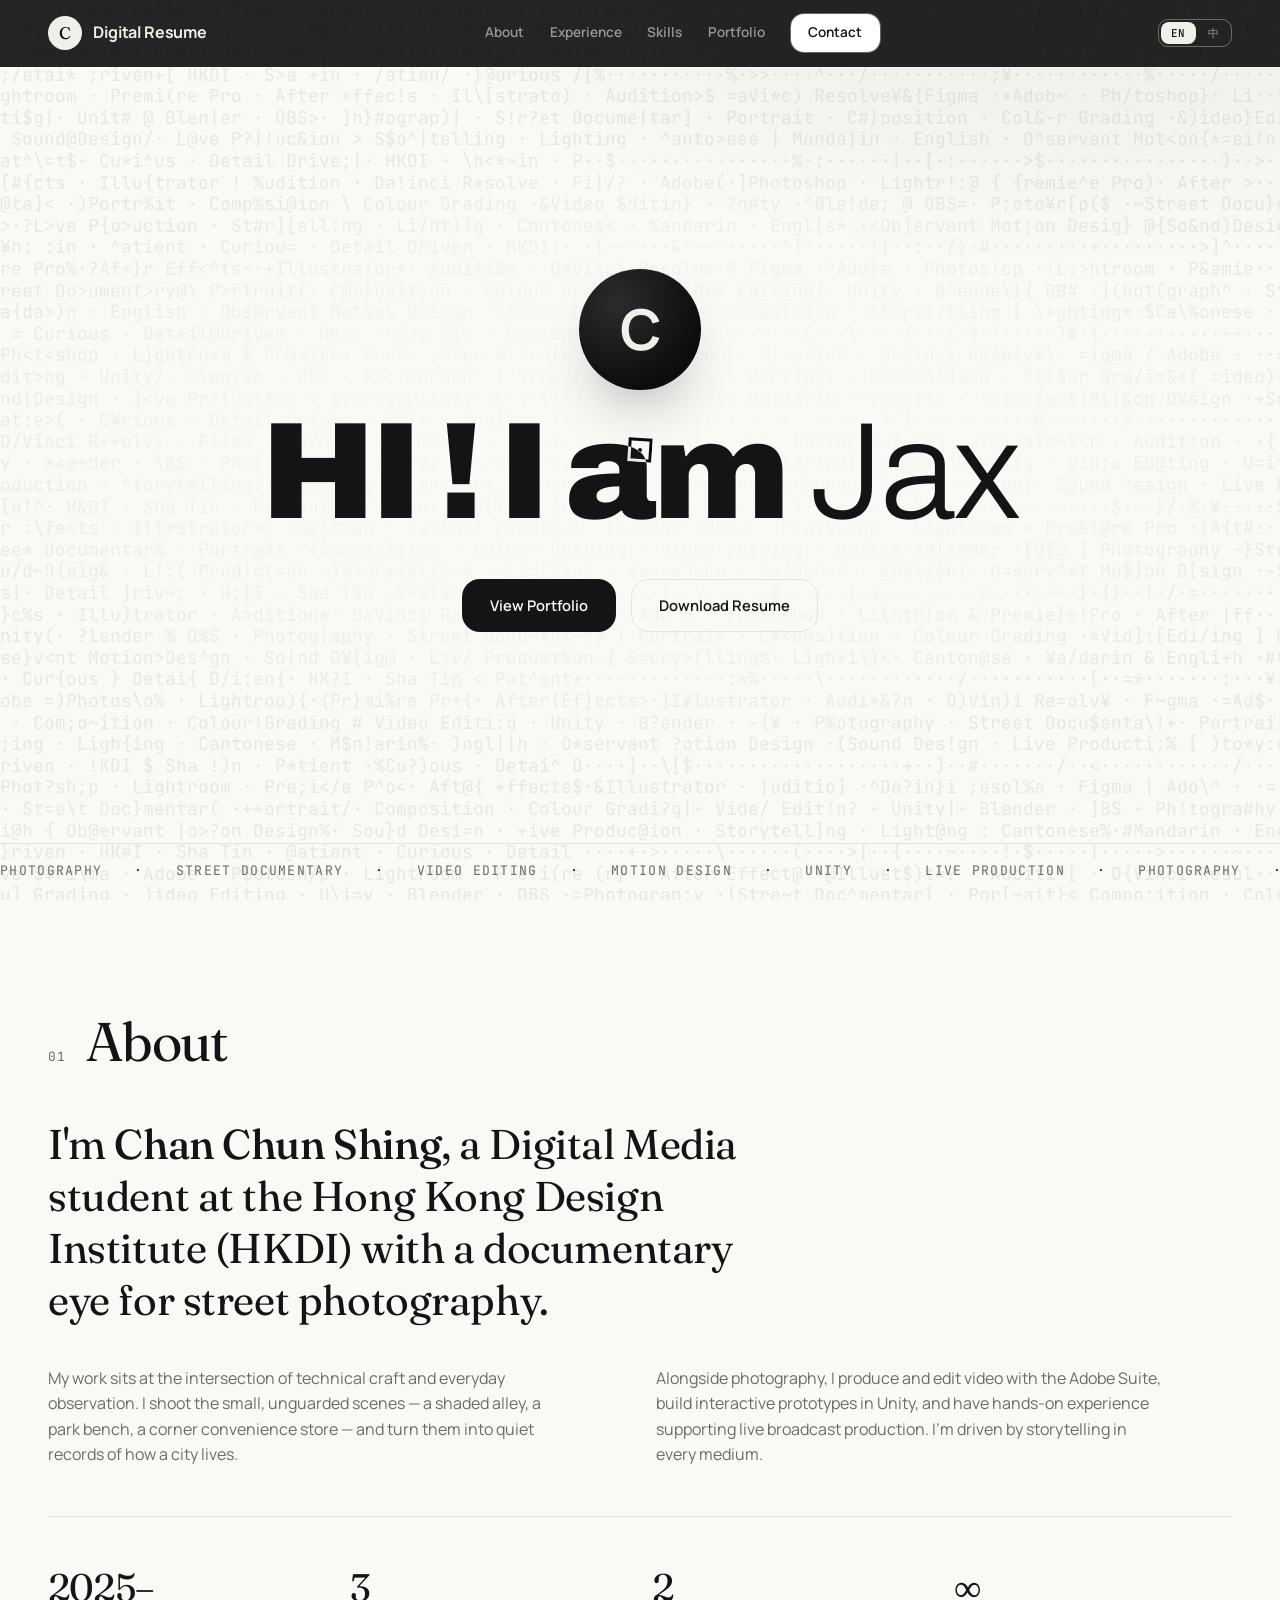
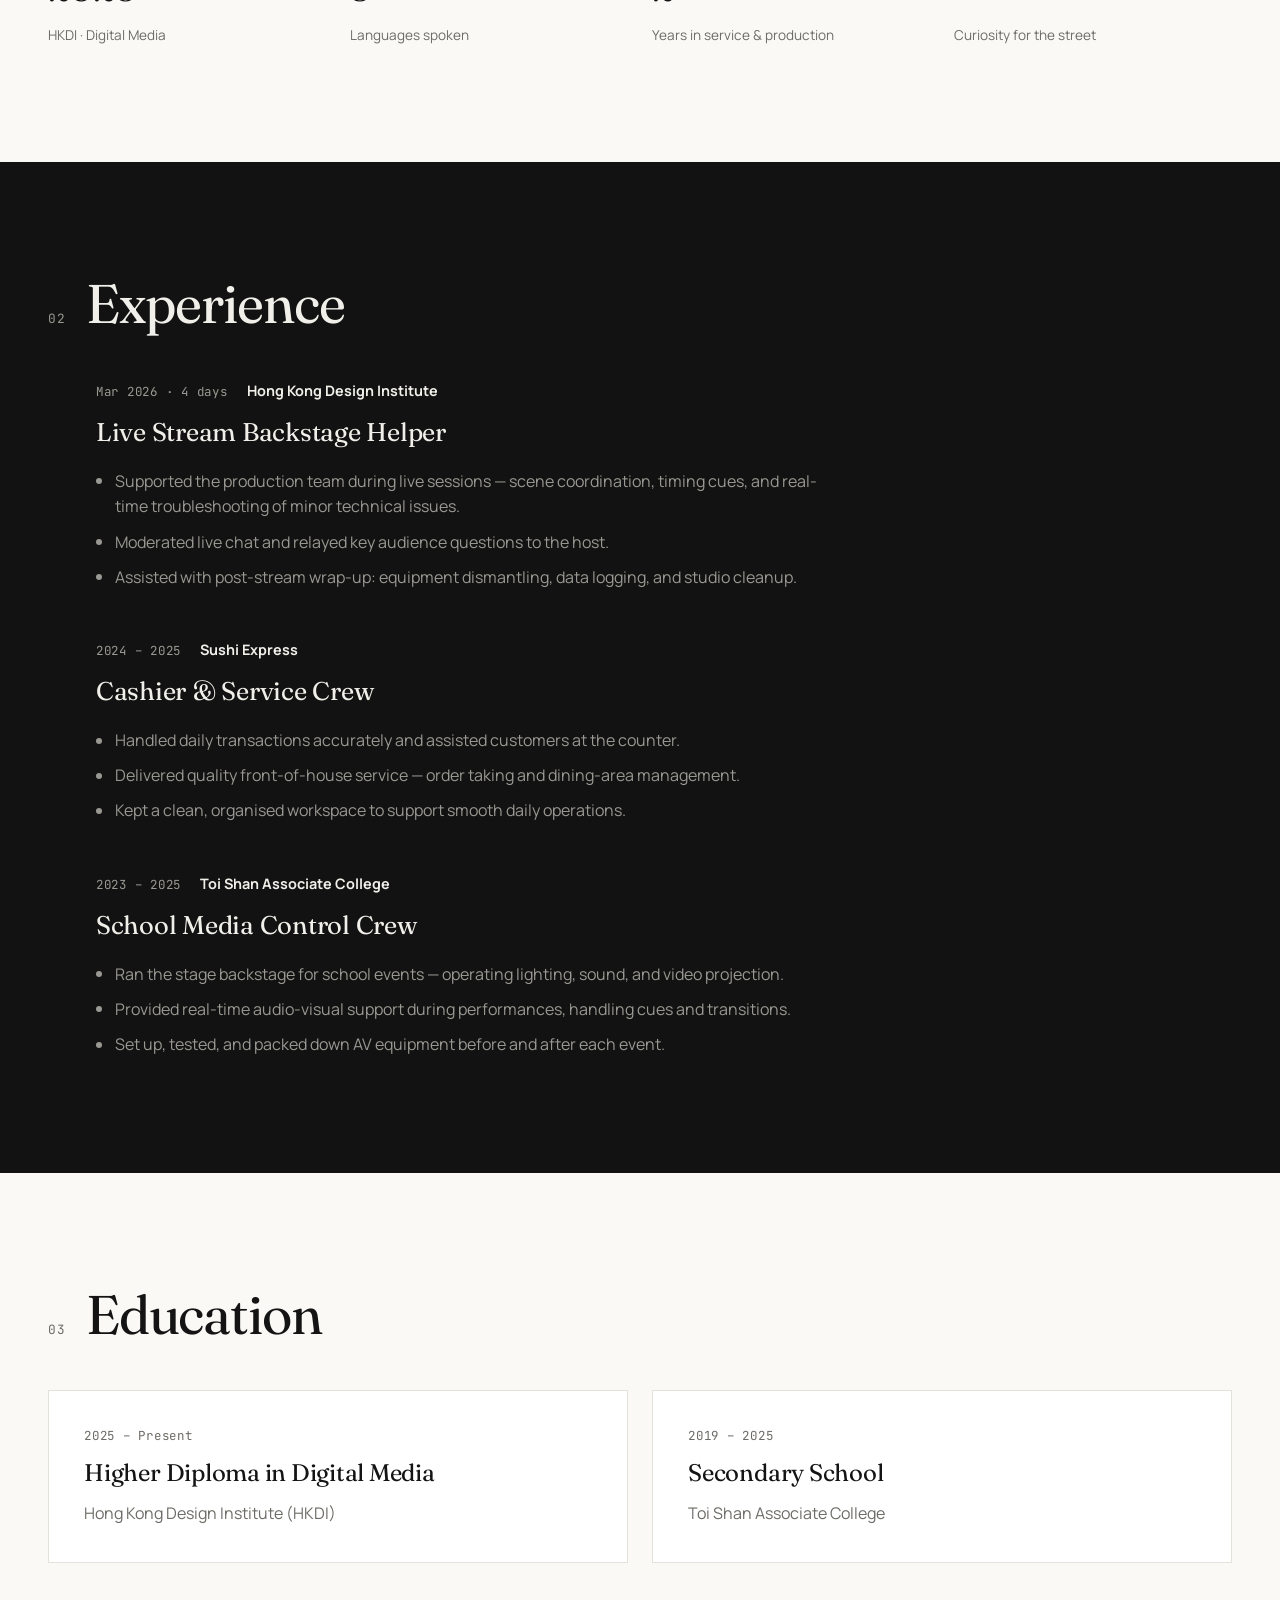
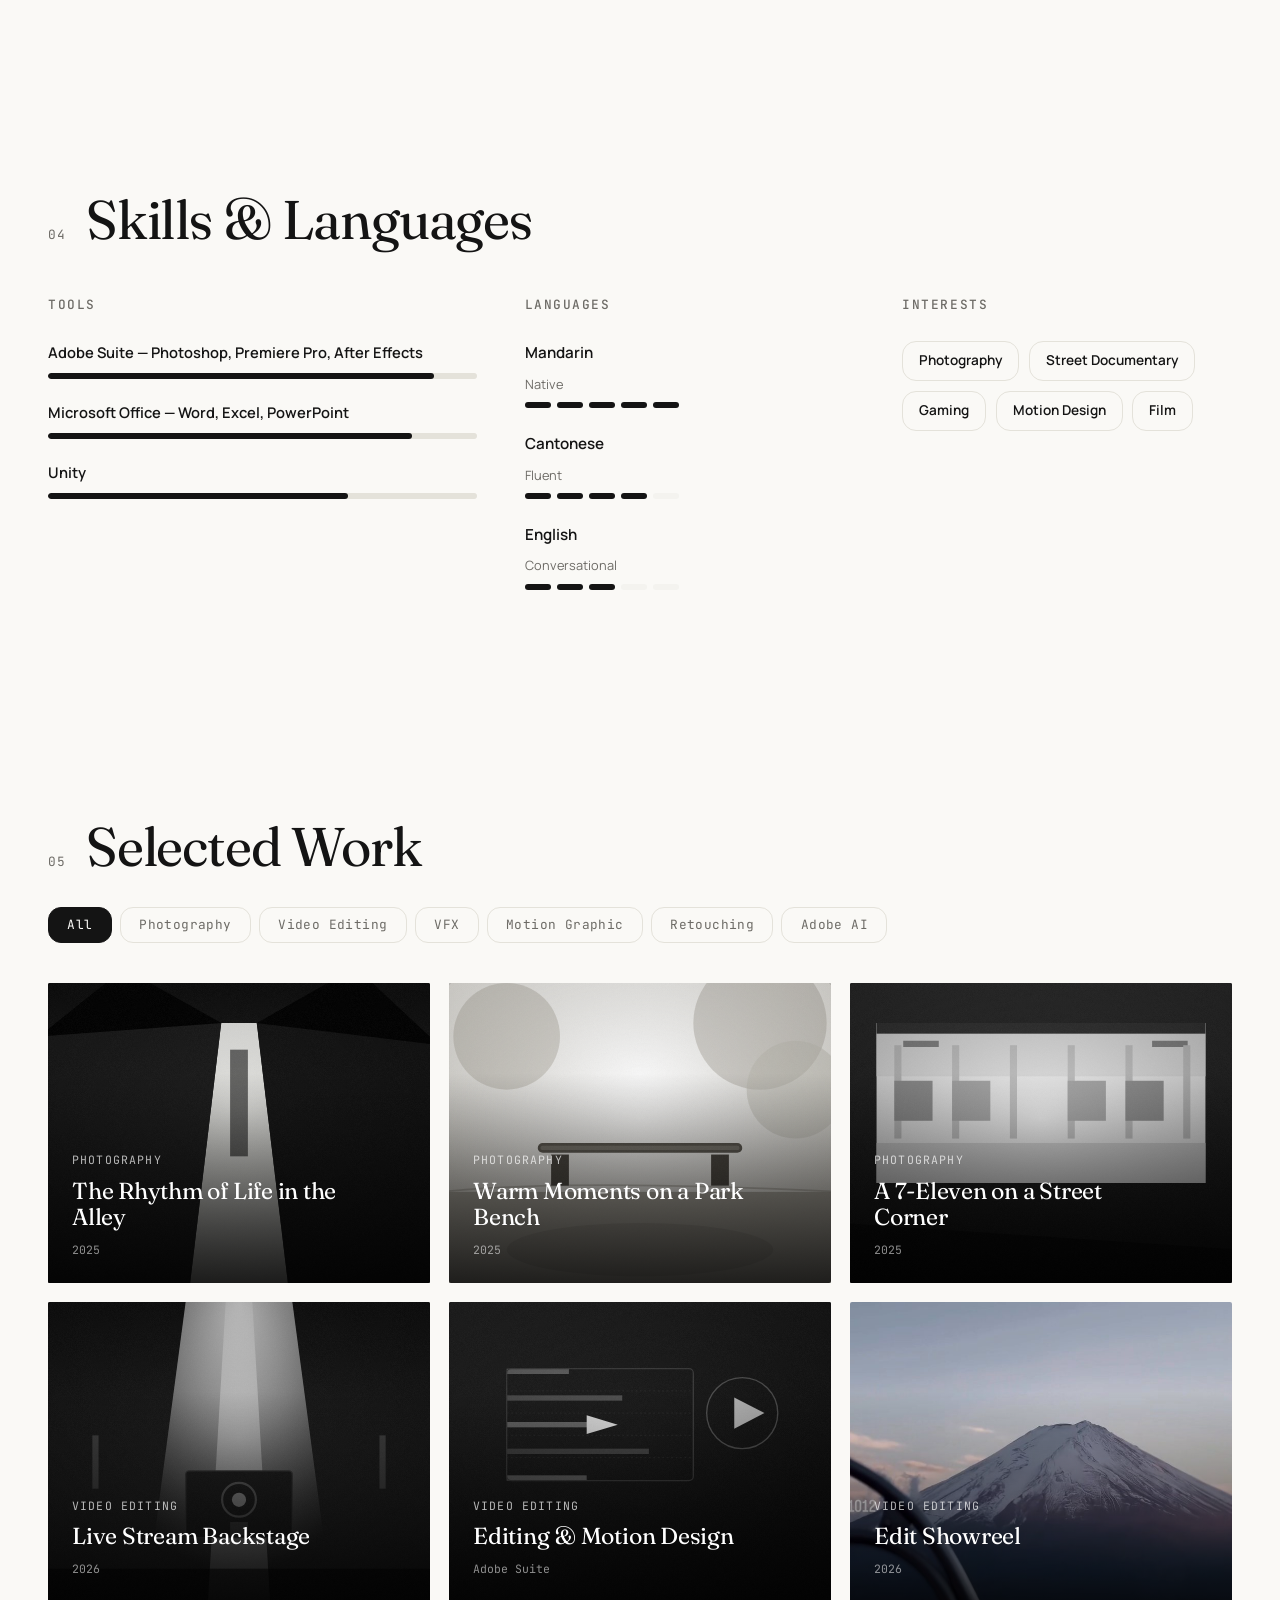
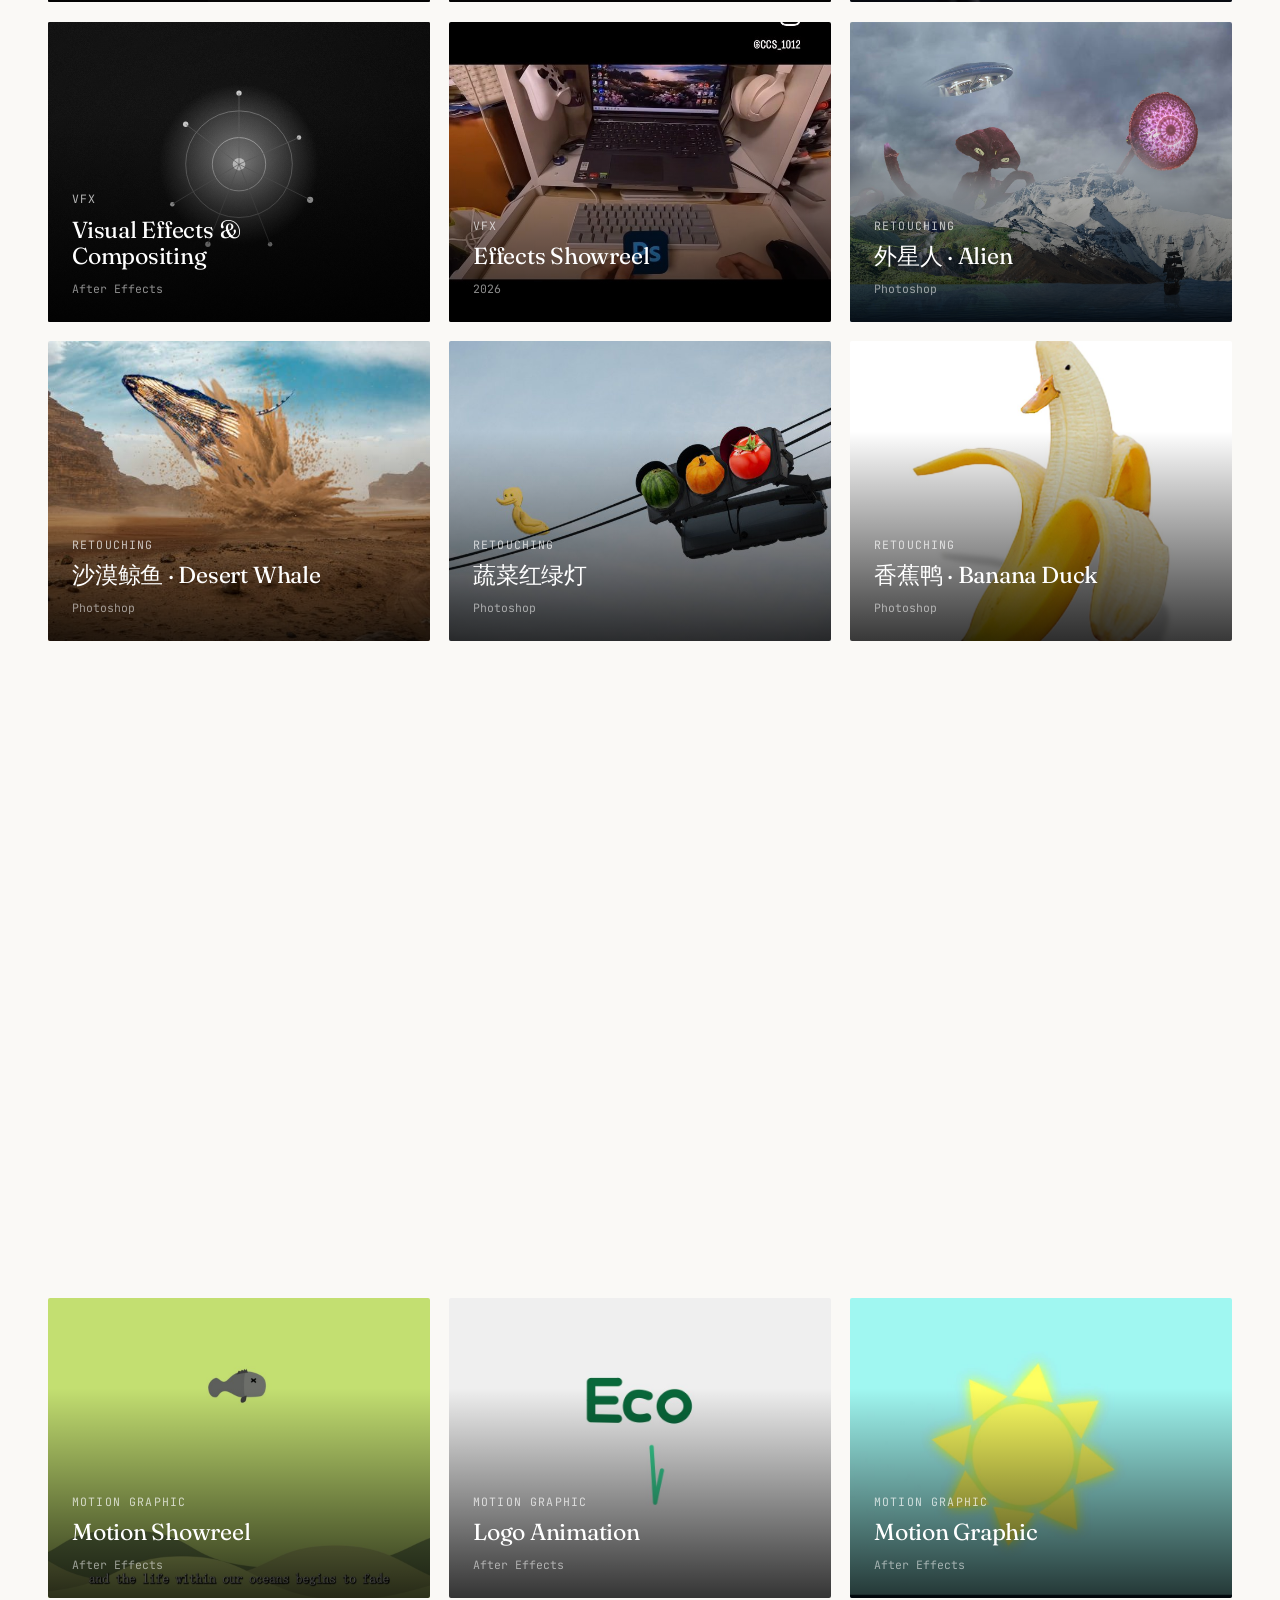
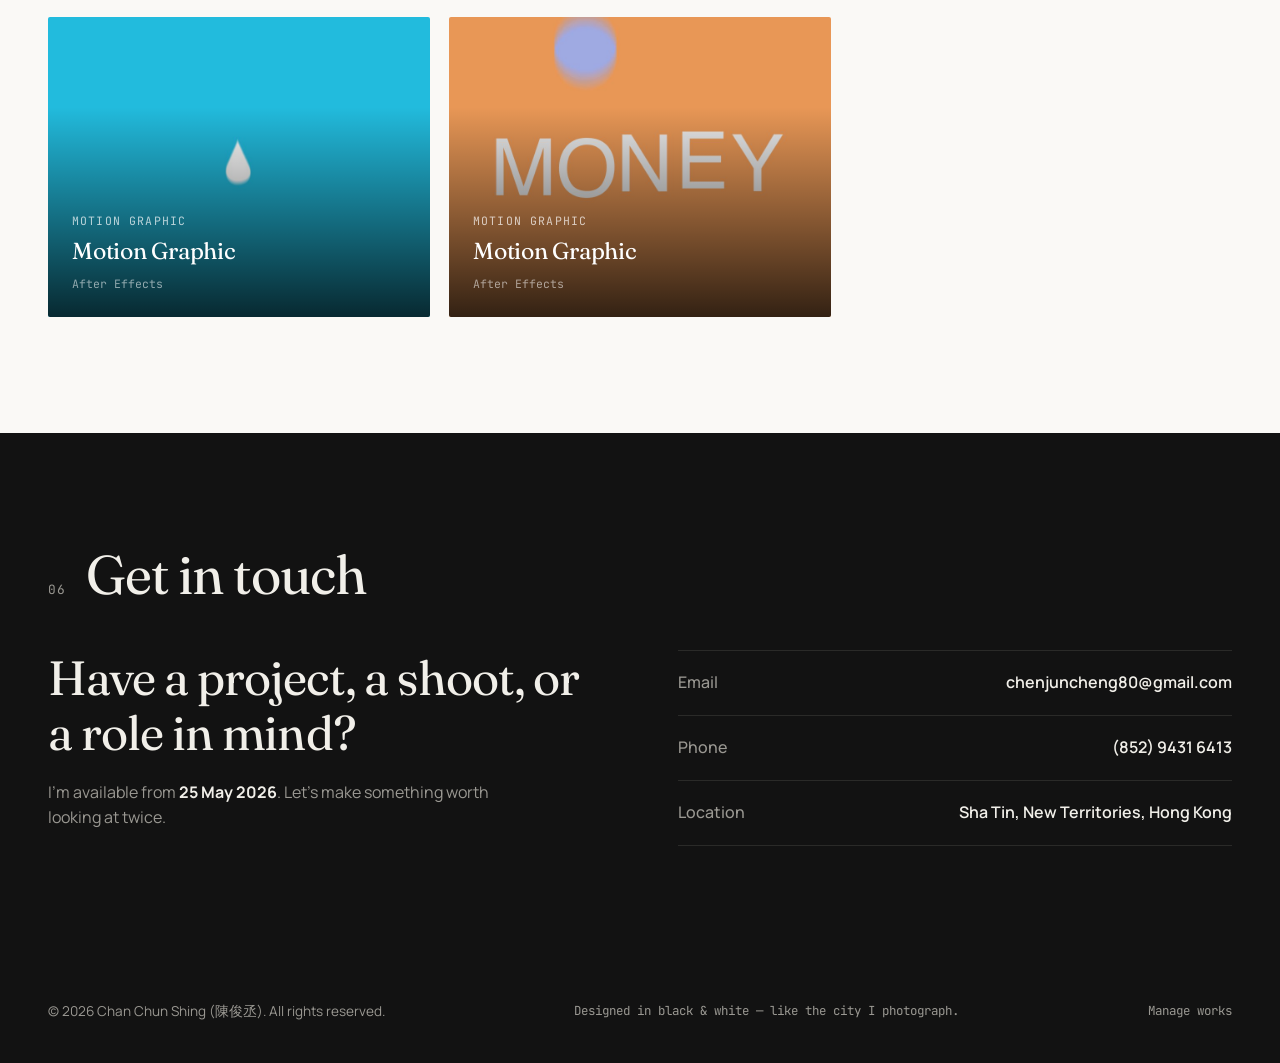
==== commit c91dc2e6: "Spell the hero field with skills, and drop weighted words onto About" ====
--- a/index.html
+++ b/index.html
@@ -61,7 +61,7 @@
          #ad57ff) and would be invisible on this paper background. -->
     <canvas class="hero__ascii" id="heroAscii" aria-hidden="true"
       data-ascii-ripple
-      data-text="Chan Chun Shing — Digital Media &amp; Photography. Street documentary from Sha Tin, Hong Kong. A quiet record of how a city lives: a shaded alley, a park bench, a corner store. Designed in black and white, like the city I photograph."
+      data-text="Adobe · Photoshop · Lightroom · Premiere Pro · After Effects · Illustrator · Audition · DaVinci Resolve · Figma · Unity · Blender · OBS · Photography · Street Documentary · Portrait · Composition · Colour Grading · Video Editing · Motion Design · Sound Design · Live Production · Storytelling · Lighting · Cantonese · Mandarin · English · Observant · Patient · Curious · Detail Driven · HKDI · Sha Tin"
       data-font-size="18"            data-resolution="4"
       data-viscosity="0.1"           data-edges="reflect"
       data-drop-strength="0.4"       data-drag-strength="0.51"     data-drag-radius="10"
@@ -307,6 +307,7 @@
   </footer>
 
   <script src="js/ascii-ripple.js"></script>
+  <script src="js/skill-fall.js"></script>
   <script src="js/hero-tilt.js"></script>
   <script src="js/target-cursor.js"></script>
   <script src="js/i18n.js"></script>
--- a/css/styles.css
+++ b/css/styles.css
@@ -121,7 +121,7 @@
 .nav__link.is-active::after { transform: scaleX(1); }
 .nav__link--cta {
   color: var(--ink); background: #f1efe9;
-  padding: 0.5rem 1.1rem; border-radius: 999px;
+  padding: 0.5rem 1.1rem; border-radius: 13px;
   transition: background 0.25s var(--ease), color 0.25s var(--ease), transform 0.2s var(--ease);
 }
 .nav__link--cta:hover { background: #ffffff; color: var(--ink); }
@@ -143,7 +143,7 @@
   gap: 2px;
   padding: 2px;
   border: 1px solid rgba(241, 239, 233, 0.35);
-  border-radius: 999px;
+  border-radius: 10px;
   transition: border-color 0.35s var(--ease);
 }
 .lang-switch__opt {
@@ -153,7 +153,7 @@
   background: transparent;
   cursor: pointer;
   padding: 0.22rem 0.6rem;
-  border-radius: 999px;
+  border-radius: 8px;
   font-family: var(--font-mono);
   font-size: 0.68rem;
   font-weight: 500;
@@ -262,6 +262,22 @@
   pointer-events: none;
   z-index: 0;
 }
+/* Falling skill words (js/skill-fall.js): words plucked out of the hero glyph
+   field, dropping down the page until they settle on the About section. Fixed
+   to the viewport so they can travel past the hero, above the ripple they came
+   from, below the nav (50) and the cursor (2147483647). */
+.skill-fall {
+  position: fixed;
+  inset: 0;
+  width: 100%;
+  height: 100%;
+  pointer-events: none;
+  z-index: 3;
+}
+@media (prefers-reduced-motion: reduce) {
+  .skill-fall { display: none; }
+}
+
 .hero__stage {
   width: 100%; max-width: none;
   /* auto block margins centre the stage in whatever space is left above the
@@ -301,14 +317,22 @@
 
 /* the hero itself is unpadded so the title can span the viewport; the button
    row keeps the page gutter */
-.hero__actions { padding-inline: var(--pad); }
-
-.hero__actions { display: flex; flex-wrap: wrap; justify-content: center; gap: 0.9rem; }
-
+.hero__actions {
+  display: flex; flex-wrap: wrap; justify-content: center; gap: 0.9rem;
+  padding-inline: var(--pad);
+}
+
+/* Button radius is deliberately NOT a pill: the custom target cursor frames
+   a hovered element with four right-angled corner brackets, so a 999px pill
+   fought those square corners. Every pill now uses r = 70% of its half-height
+   — round enough to read as deliberate, square enough to sit inside brackets
+   that meet at 90 degrees. Heights were measured in the browser:
+     .btn 53px -> 18px | .filter 37px -> 13px | .tag 40px -> 14px
+     .nav__link--cta 38px -> 13px | .lang-switch 28px -> 10px | __opt 22px -> 8px */
 .btn {
   display: inline-flex; align-items: center;
   padding: 0.85rem 1.7rem;
-  border-radius: 999px;
+  border-radius: 18px;
   font-weight: 600; font-size: 0.92rem;
   border: 1px solid transparent;
   cursor: pointer;
@@ -562,7 +586,7 @@
 
 .tags { display: flex; flex-wrap: wrap; gap: 0.6rem; }
 .tag {
-  padding: 0.5rem 1rem; border-radius: 999px;
+  padding: 0.5rem 1rem; border-radius: 14px;
   border: 1px solid var(--line);
   font-size: 0.85rem; font-weight: 600;
   transition: background 0.3s, color 0.3s, border-color 0.3s;
@@ -578,7 +602,7 @@
   font-family: var(--font-mono);
   font-size: 0.8rem; letter-spacing: 0.03em;
   padding: 0.55rem 1.15rem;
-  border-radius: 999px;
+  border-radius: 13px;
   border: 1px solid var(--line);
   background: transparent;
   color: var(--muted);
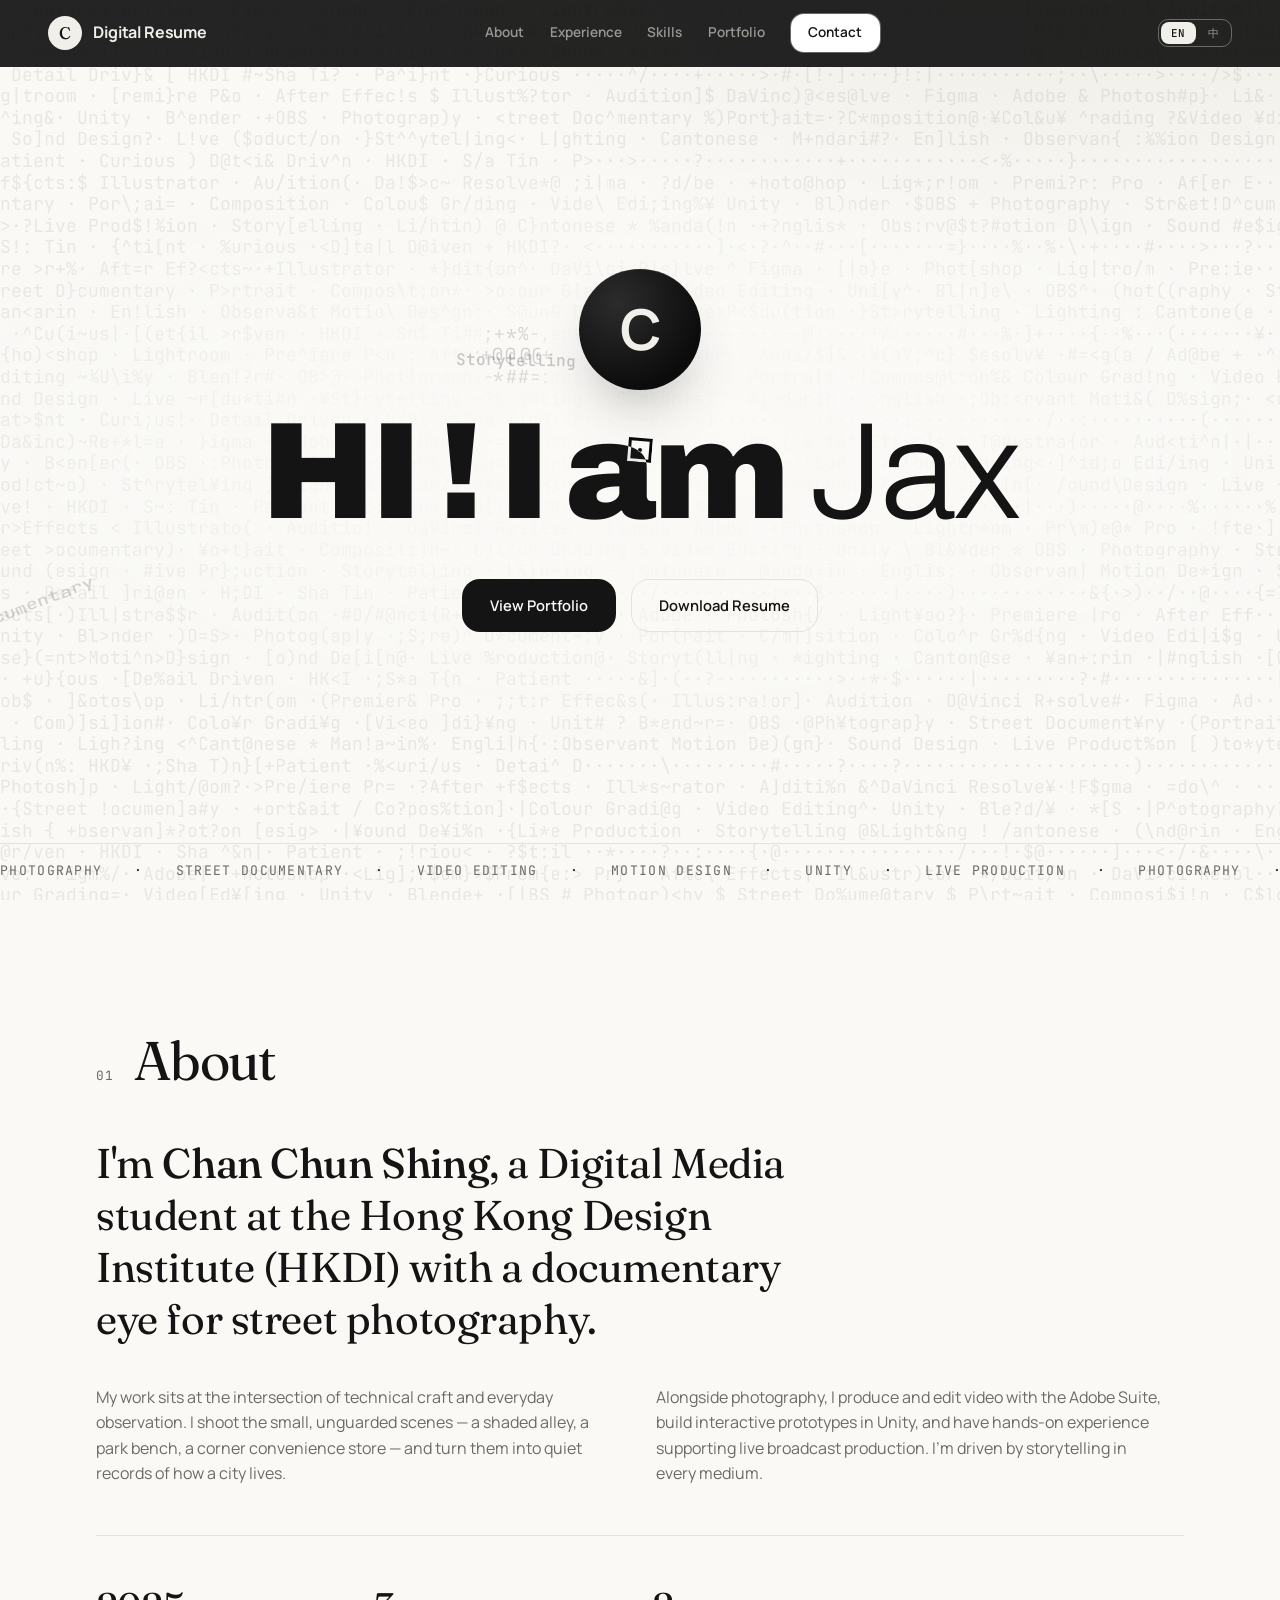
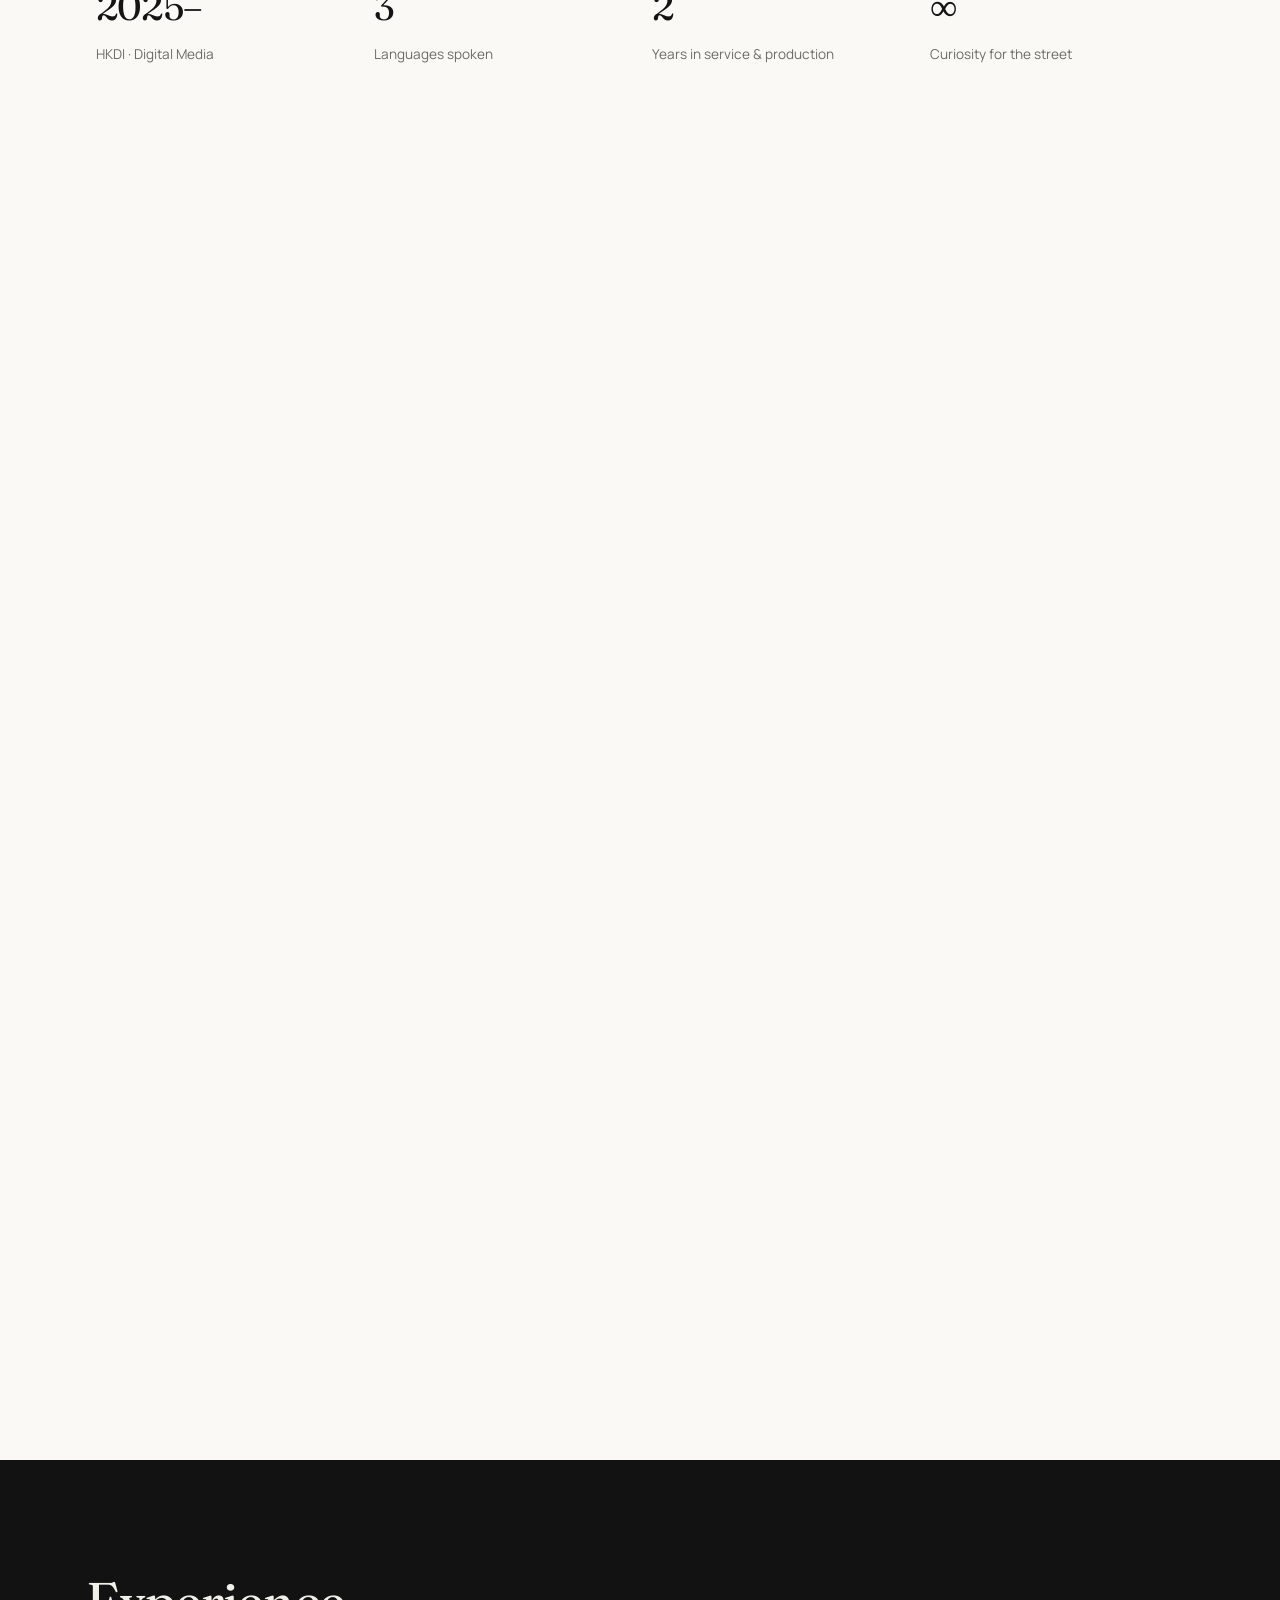
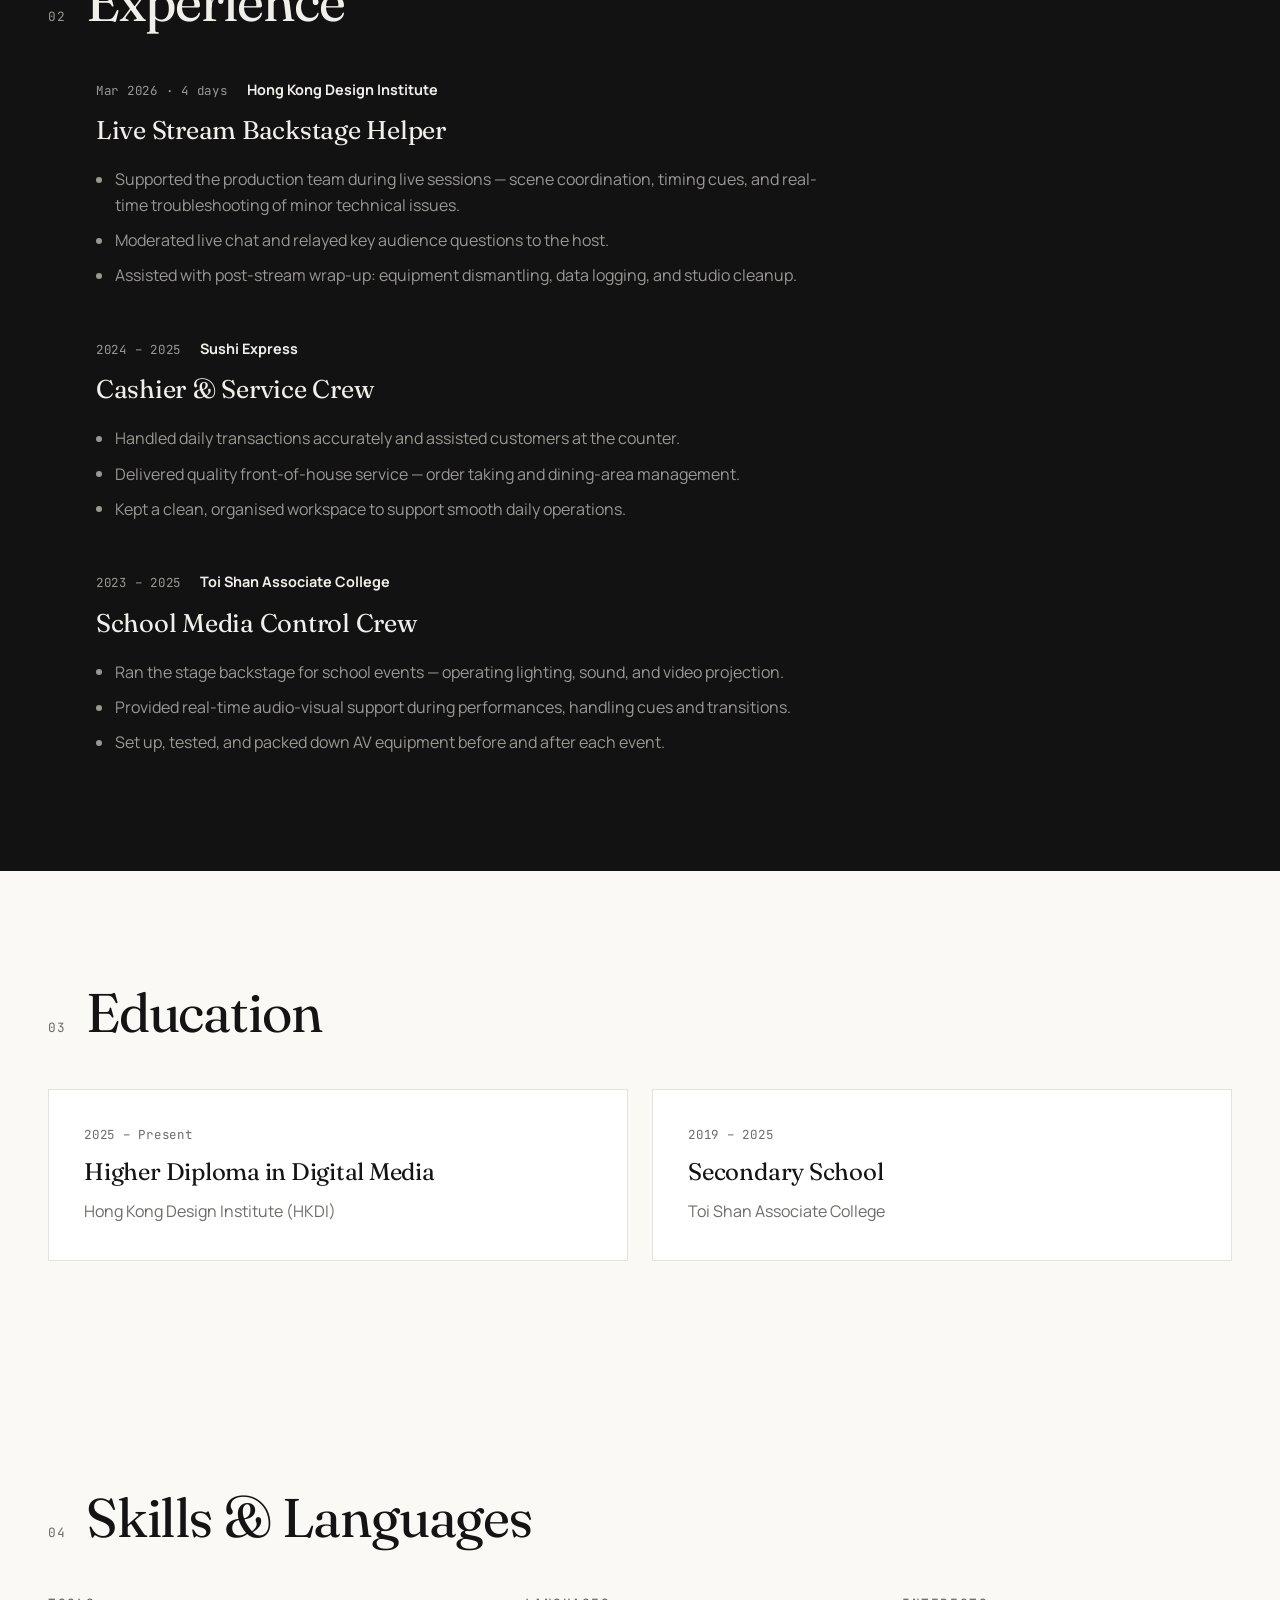
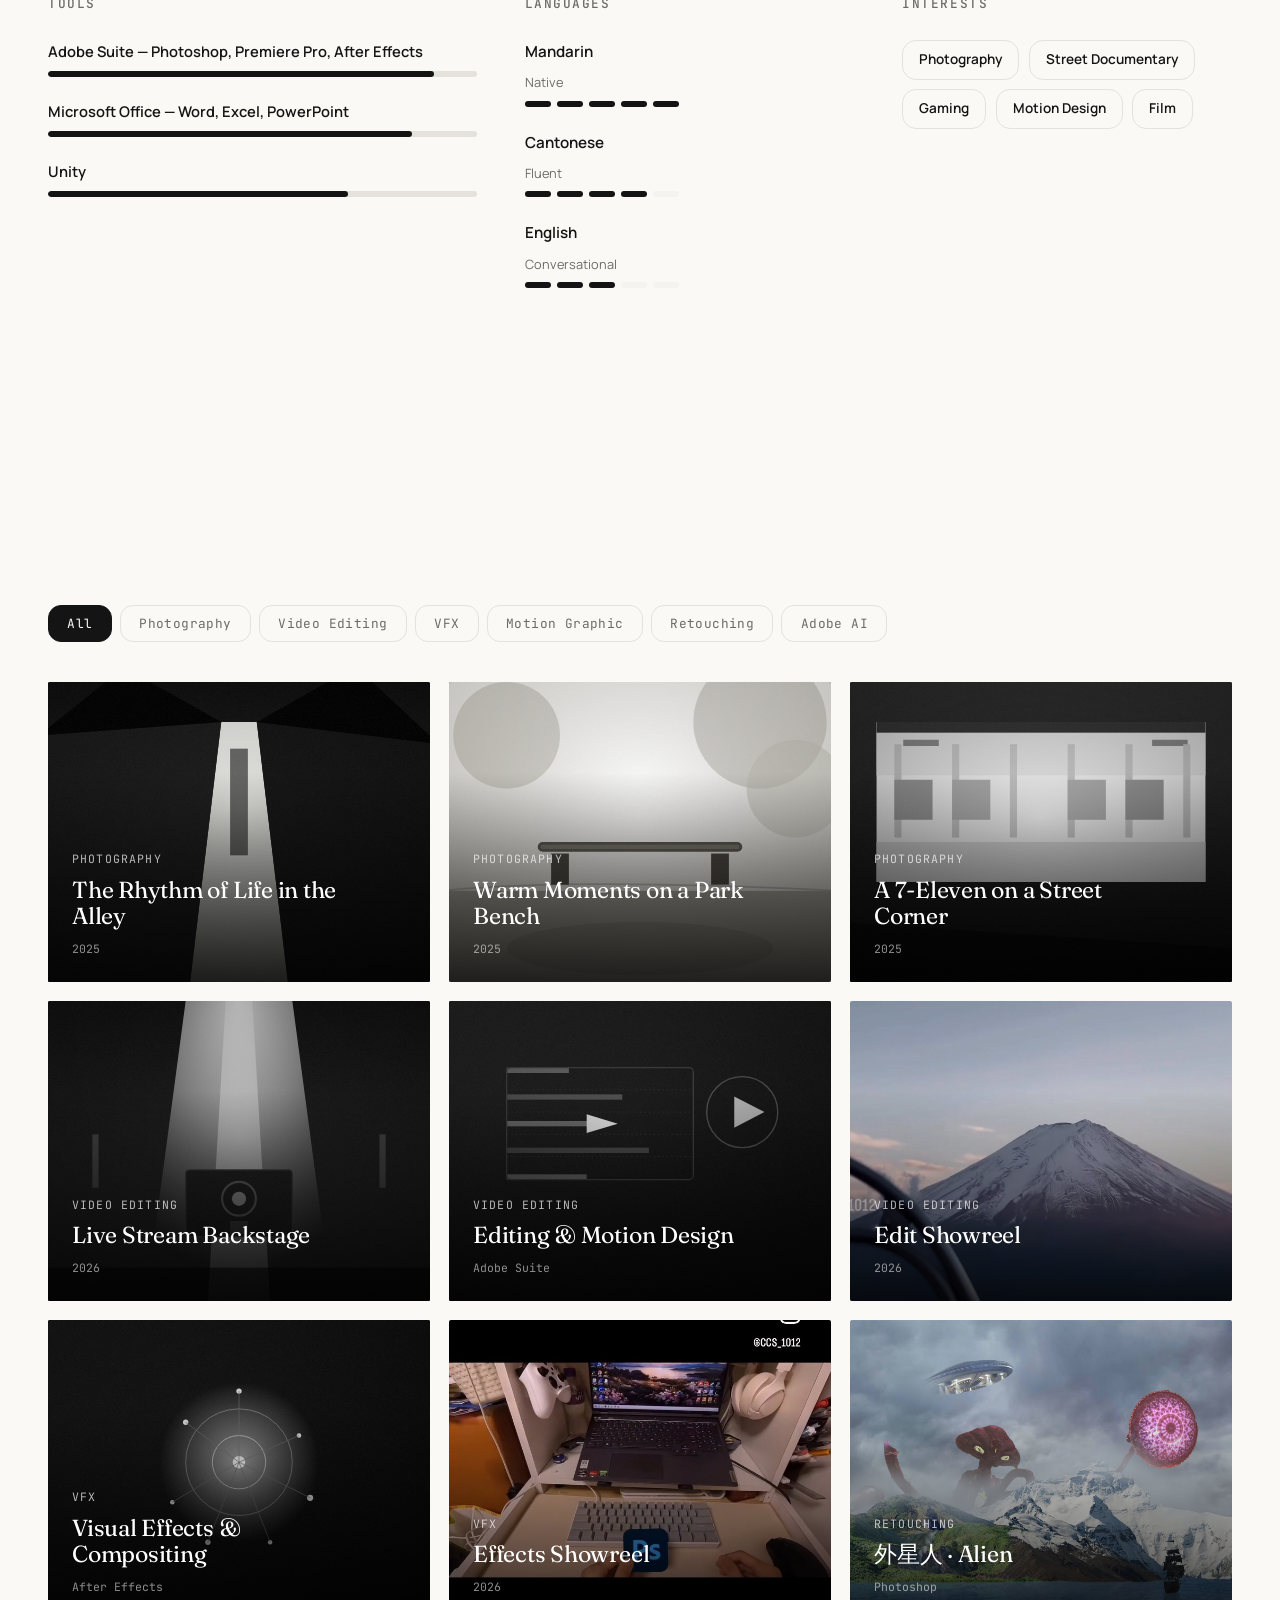
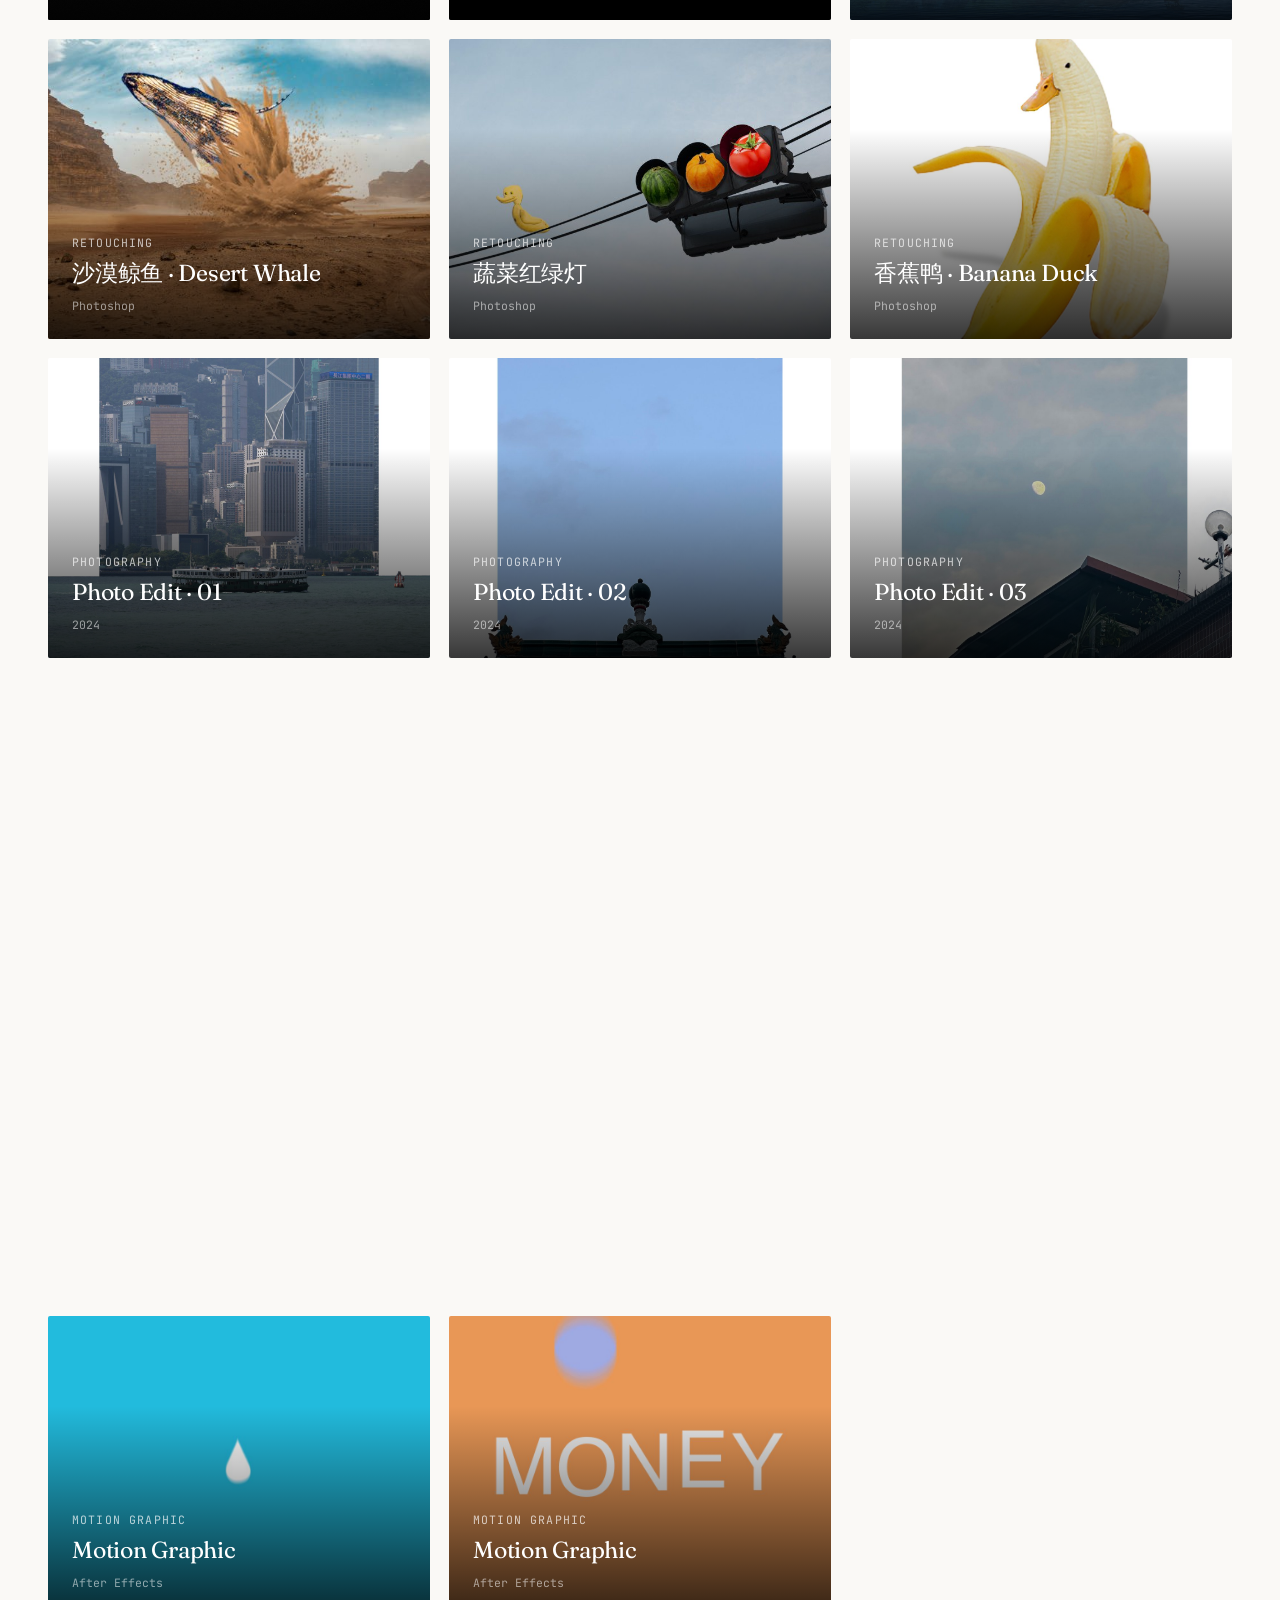
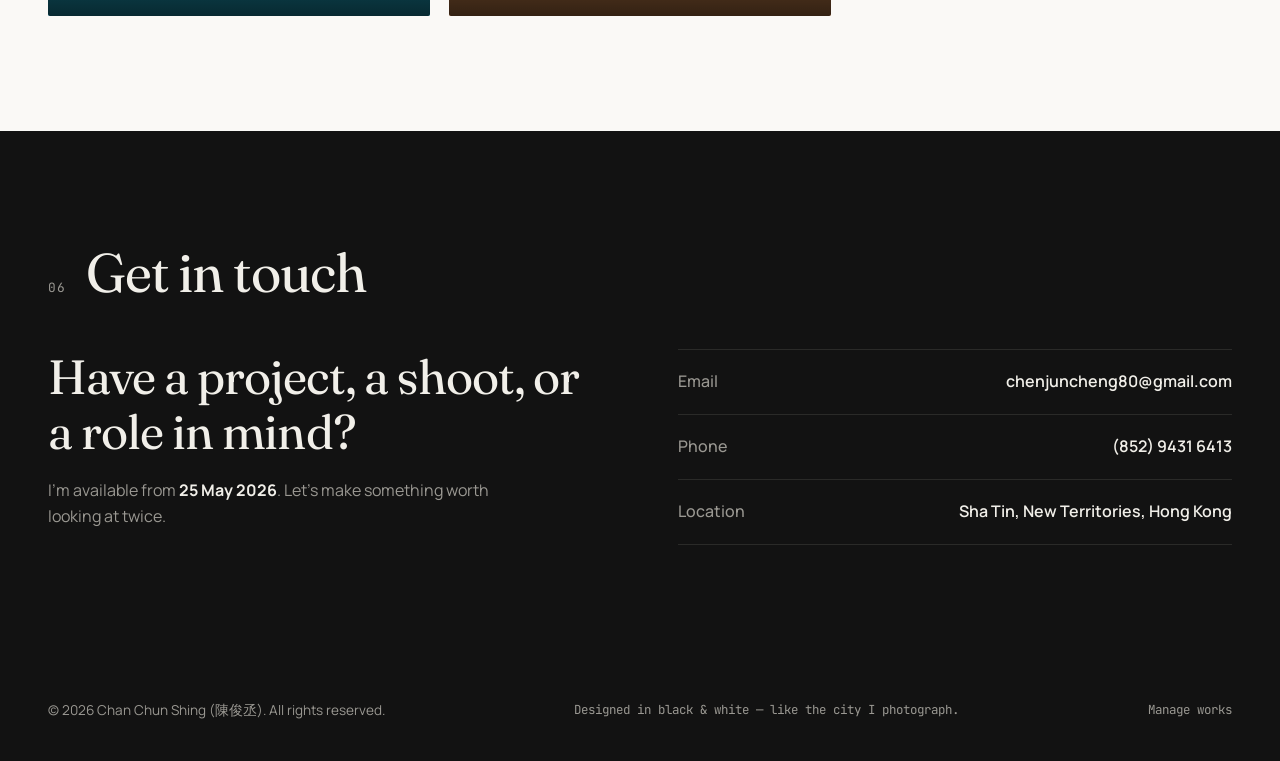
==== commit fb573b41: "Pin the About section and swing a name card in on scroll" ====
--- a/index.html
+++ b/index.html
@@ -118,38 +118,68 @@
 
   <main data-page-node-id="nX6SuvlW1h7NiIAXwr7LEn">
     <!-- ===== About ===== -->
-    <section class="section" id="about" data-page-node-id="2xv7WNh4cNfBAOYA47eTP0">
-      <div class="section__head" data-page-node-id="vYsGZpyC82fURpMaLUZYye">
-        <span class="section__index reveal" data-page-node-id="Ybn9l2abfEfCuOeC6M6ViJ">01</span>
-        <h2 class="section__title reveal" data-page-node-id="H0dvMMuPnvmQteMtRj9oar">About</h2>
-      </div>
-      <div class="about" data-page-node-id="NekLB6rQ8u95rac9hOIk3q">
-        <p class="about__big reveal" data-page-node-id="t2ZbqB09KL8P5K08JcLDJH">
-          I'm <strong data-page-node-id="fHVscXqmjB5YzUY8q221jk">Chan Chun Shing</strong>, a Digital Media student at the Hong Kong
-          Design Institute (HKDI) with a documentary eye for street photography.
-        </p>
-        <div class="about__grid" data-page-node-id="2UHsHe43dqGOIK6q8Mq9tM">
-          <p class="reveal" data-page-node-id="uRfCGvMuZCZha6LAszKcAS">
-            My work sits at the intersection of technical craft and everyday observation.
-            I shoot the small, unguarded scenes — a shaded alley, a park bench, a corner
-            convenience store — and turn them into quiet records of how a city lives.
-          </p>
-          <p class="reveal" data-page-node-id="hraTOcZAB8GtFBpkIBwAdF">
-            Alongside photography, I produce and edit video with the Adobe Suite, build
-            interactive prototypes in Unity, and have hands-on experience supporting live
-            broadcast production. I'm driven by storytelling in every medium.
-          </p>
-        </div>
-        <div class="about__stats reveal" data-page-node-id="cEMeU313I3VcDFspnSvkKY">
-          <div class="stat" data-page-node-id="Tyb5ElJg9ClRt5D1csm8Xv"><span class="stat__num" data-page-node-id="LDrSaSFTWb5E9JjT3MaLHU">2025–</span><span class="stat__label" data-page-node-id="DBsK1ABZlXoeklO19GyVqr">HKDI · Digital Media</span></div>
-          <div class="stat" data-page-node-id="JmMiuiGZkEU1mRRMRpTPm9"><span class="stat__num" data-page-node-id="kiRDUFFPGFGsz5s8xOskIa">3</span><span class="stat__label" data-page-node-id="7TgTLaVYiAA0zAEnARC5Zq">Languages spoken</span></div>
-          <div class="stat" data-page-node-id="GETnETurfs6QvDaGLXzPjA"><span class="stat__num" data-page-node-id="x29NzPENGWUGzvOhhkvtpy">2</span><span class="stat__label" data-page-node-id="kd7JuHsjd7vT78U1NpoiZ4">Years in service &amp; production</span></div>
-          <div class="stat" data-page-node-id="8xOgCF9ByzcdGZkD5XBHLj"><span class="stat__num" data-page-node-id="ocqILhSnVQABiVCT09raSp">∞</span><span class="stat__label" data-page-node-id="M5QDRk2L2QBXqxrcUlCX2G">Curiosity for the street</span></div>
-        </div>
-      </div>
-    </section>
-
-    <!-- ===== Experience ===== -->
+    <section class="section section--pin" id="about" data-page-node-id="2xv7WNh4cNfBAOYA47eTP0">
+      <div class="pin" id="aboutPin" data-pin>
+        <div class="pin__stage">
+
+          <!-- Stage 1 — the About text, held while the page is pinned -->
+          <div class="pin__layer pin__layer--about">
+            <div class="pin__fit">
+            <div class="section__head" data-page-node-id="vYsGZpyC82fURpMaLUZYye">
+              <span class="section__index reveal" data-page-node-id="Ybn9l2abfEfCuOeC6M6ViJ">01</span>
+              <h2 class="section__title reveal" data-page-node-id="H0dvMMuPnvmQteMtRj9oar">About</h2>
+            </div>
+            <div class="about" data-page-node-id="NekLB6rQ8u95rac9hOIk3q">
+              <p class="about__big reveal" data-page-node-id="t2ZbqB09KL8P5K08JcLDJH">
+                I'm <strong data-page-node-id="fHVscXqmjB5YzUY8q221jk">Chan Chun Shing</strong>, a Digital Media student at the Hong Kong
+                Design Institute (HKDI) with a documentary eye for street photography.
+              </p>
+              <div class="about__grid" data-page-node-id="2UHsHe43dqGOIK6q8Mq9tM">
+                <p class="reveal" data-page-node-id="uRfCGvMuZCZha6LAszKcAS">
+                  My work sits at the intersection of technical craft and everyday observation.
+                  I shoot the small, unguarded scenes — a shaded alley, a park bench, a corner
+                  convenience store — and turn them into quiet records of how a city lives.
+                </p>
+                <p class="reveal" data-page-node-id="hraTOcZAB8GtFBpkIBwAdF">
+                  Alongside photography, I produce and edit video with the Adobe Suite, build
+                  interactive prototypes in Unity, and have hands-on experience supporting live
+                  broadcast production. I'm driven by storytelling in every medium.
+                </p>
+              </div>
+              <div class="about__stats reveal" data-page-node-id="cEMeU313I3VcDFspnSvkKY">
+                <div class="stat" data-page-node-id="Tyb5ElJg9ClRt5D1csm8Xv"><span class="stat__num" data-page-node-id="LDrSaSFTWb5E9JjT3MaLHU">2025–</span><span class="stat__label" data-page-node-id="DBsK1ABZlXoeklO19GyVqr">HKDI · Digital Media</span></div>
+                <div class="stat" data-page-node-id="JmMiuiGZkEU1mRRMRpTPm9"><span class="stat__num" data-page-node-id="kiRDUFFPGFGsz5s8xOskIa">3</span><span class="stat__label" data-page-node-id="7TgTLaVYiAA0zAEnARC5Zq">Languages spoken</span></div>
+                <div class="stat" data-page-node-id="GETnETurfs6QvDaGLXzPjA"><span class="stat__num" data-page-node-id="x29NzPENGWUGzvOhhkvtpy">2</span><span class="stat__label" data-page-node-id="kd7JuHsjd7vT78U1NpoiZ4">Years in service &amp; production</span></div>
+                <div class="stat" data-page-node-id="8xOgCF9ByzcdGZkD5XBHLj"><span class="stat__num" data-page-node-id="ocqILhSnVQABiVCT09raSp">∞</span><span class="stat__label" data-page-node-id="M5QDRk2L2QBXqxrcUlCX2G">Curiosity for the street</span></div>
+              </div>
+            </div>
+    
+            </div>
+          </div>
+
+
+          <!-- Stage 2 — the name card. Content is placeholder for now. -->
+          <div class="pin__layer pin__layer--card" aria-hidden="true">
+            <article class="namecard">
+              <span class="namecard__sheen" aria-hidden="true"></span>
+              <p class="namecard__eyebrow">Chan Chun Shing</p>
+              <h3 class="namecard__name">陳俊丞</h3>
+              <p class="namecard__role">Digital Media &amp; Photography</p>
+              <p class="namecard__org">Hong Kong Design Institute</p>
+              <dl class="namecard__lines">
+                <div class="namecard__row"><dt>Email</dt><dd><a href="mailto:chenjuncheng80@gmail.com">chenjuncheng80@gmail.com</a></dd></div>
+                <div class="namecard__row"><dt>Phone</dt><dd><a href="tel:+85294316413">(852) 9431 6413</a></dd></div>
+                <div class="namecard__row"><dt>Based in</dt><dd>Sha Tin, Hong Kong</dd></div>
+              </dl>
+              <p class="namecard__note">Details to follow</p>
+            </article>
+          </div>
+
+        </div>
+      </div>
+    </section>
+
+<!-- ===== Experience ===== -->
     <section class="section section--dark" id="experience" data-page-node-id="keuNeGOnClbsJ4FXMyEmEH">
       <div class="section__head section__head--light" data-page-node-id="thtjg83OzrPBWiADR1rHM9">
         <span class="section__index reveal" data-page-node-id="DVNT4AJs12sKSGhLGsdtCM">02</span>
@@ -314,6 +344,7 @@
   <script src="js/marquee.js"></script>
   <script src="data/works.js"></script>
   <script src="js/works.js"></script>
+  <script src="js/about-pin.js"></script>
   <script src="js/main.js"></script>
 </body>
 </html>
--- a/css/styles.css
+++ b/css/styles.css
@@ -461,6 +461,119 @@
   min-width: 2ch;
 }
 .stat__label { font-size: 0.85rem; color: var(--muted); }
+
+/* ---------- Pinned scene: About, then the name card ----------
+   The section is taller than the screen; the stage inside it sticks to the
+   top and the wheel drives two layers through it. js/about-pin.js writes
+   three numbers on the stage:
+     --fit        1 or less, shrinks the text block to fit a short window
+     --about-out  0 -> 1, the About text leaving
+     --card-in    0 -> 1, the card arriving
+   With no JS (or reduced motion) none of that applies: the section degrades
+   to an ordinary About, card hidden. */
+.section--pin { padding-block: 0; }
+.pin { position: relative; }
+.pin__stage { position: relative; }
+.pin__layer--card { display: none; }
+
+html.pin-ready .pin { height: var(--pin-runway, 240vh); }
+html.pin-ready .pin__stage {
+  position: sticky; top: 0;
+  height: 100vh;
+  overflow: hidden;
+  display: grid; place-items: center;
+  --fit: 1;
+  --about-out: 0;
+  --card-in: 0;
+}
+html.pin-ready .pin__layer {
+  position: absolute; inset: 0;
+  display: grid; place-items: center;
+  will-change: transform, opacity;
+}
+html.pin-ready .pin__layer--card { display: grid; }
+
+.pin__fit {
+  width: 100%;
+  padding: clamp(1.5rem, 4vw, 3rem) var(--pad);
+  transform: scale(var(--fit, 1));
+  transform-origin: center center;
+}
+html.pin-ready .pin__layer--about {
+  opacity: calc(1 - var(--about-out));
+  transform: translateY(calc(var(--about-out) * -7vh));
+}
+html.pin-ready .pin__layer--card {
+  opacity: var(--card-in);
+  transform: perspective(1200px)
+             rotateX(calc((1 - var(--card-in)) * -52deg))
+             translateY(calc((1 - var(--card-in)) * 40vh))
+             scale(calc(0.88 + 0.12 * var(--card-in)));
+  pointer-events: none;
+}
+html.pin-ready .pin__layer--card.is-live { pointer-events: auto; }
+
+/* ---------- Name card ---------- */
+.namecard {
+  position: relative;
+  width: min(30rem, 84vw);
+  padding: clamp(1.8rem, 4vw, 2.8rem);
+  background: #fff;
+  border: 1px solid var(--line);
+  border-radius: 20px;                /* same family as the buttons */
+  box-shadow: 0 34px 70px -34px rgba(20, 20, 20, 0.4),
+              0 1px 0 rgba(20, 20, 20, 0.04);
+  overflow: hidden;
+}
+.namecard__sheen {
+  position: absolute; inset: -30% -60%;
+  background: linear-gradient(104deg, transparent 40%,
+              rgba(255, 255, 255, 0.9) 50%, transparent 60%);
+  transform: translateX(calc((1 - var(--card-in, 1)) * 60%));
+  opacity: calc(1 - var(--card-in, 1));
+  pointer-events: none;
+}
+.namecard__eyebrow {
+  font-family: var(--font-mono);
+  font-size: 0.74rem; letter-spacing: 0.2em; text-transform: uppercase;
+  color: var(--muted);
+}
+.namecard__name {
+  font-family: var(--font-display);
+  font-weight: 400;
+  font-size: clamp(2.4rem, 6vw, 3.4rem);
+  letter-spacing: -0.02em; line-height: 1;
+  margin: 0.7rem 0 0.5rem;
+}
+.namecard__role { font-size: 1rem; }
+.namecard__org { font-size: 0.9rem; color: var(--muted); margin-top: 0.15rem; }
+.namecard__lines {
+  margin: 1.7rem 0 0;
+  padding-top: 1.2rem;
+  border-top: 1px solid var(--line);
+  display: grid; gap: 0.6rem;
+}
+.namecard__row {
+  display: flex; align-items: baseline; justify-content: space-between;
+  gap: 1rem; font-size: 0.9rem;
+}
+.namecard__row dt {
+  font-family: var(--font-mono);
+  font-size: 0.7rem; letter-spacing: 0.14em; text-transform: uppercase;
+  color: var(--muted);
+}
+.namecard__row dd { margin: 0; text-align: right; }
+.namecard__row a { color: inherit; text-decoration: none; border-bottom: 1px solid var(--line); }
+.namecard__note {
+  margin-top: 1.6rem;
+  font-family: var(--font-mono);
+  font-size: 0.7rem; letter-spacing: 0.14em; text-transform: uppercase;
+  color: var(--muted);
+}
+
+@media (max-width: 720px) {
+  html.pin-ready .pin { --pin-runway: 200vh; }
+}
 
 /* ---------- Timeline ---------- */
 .timeline {
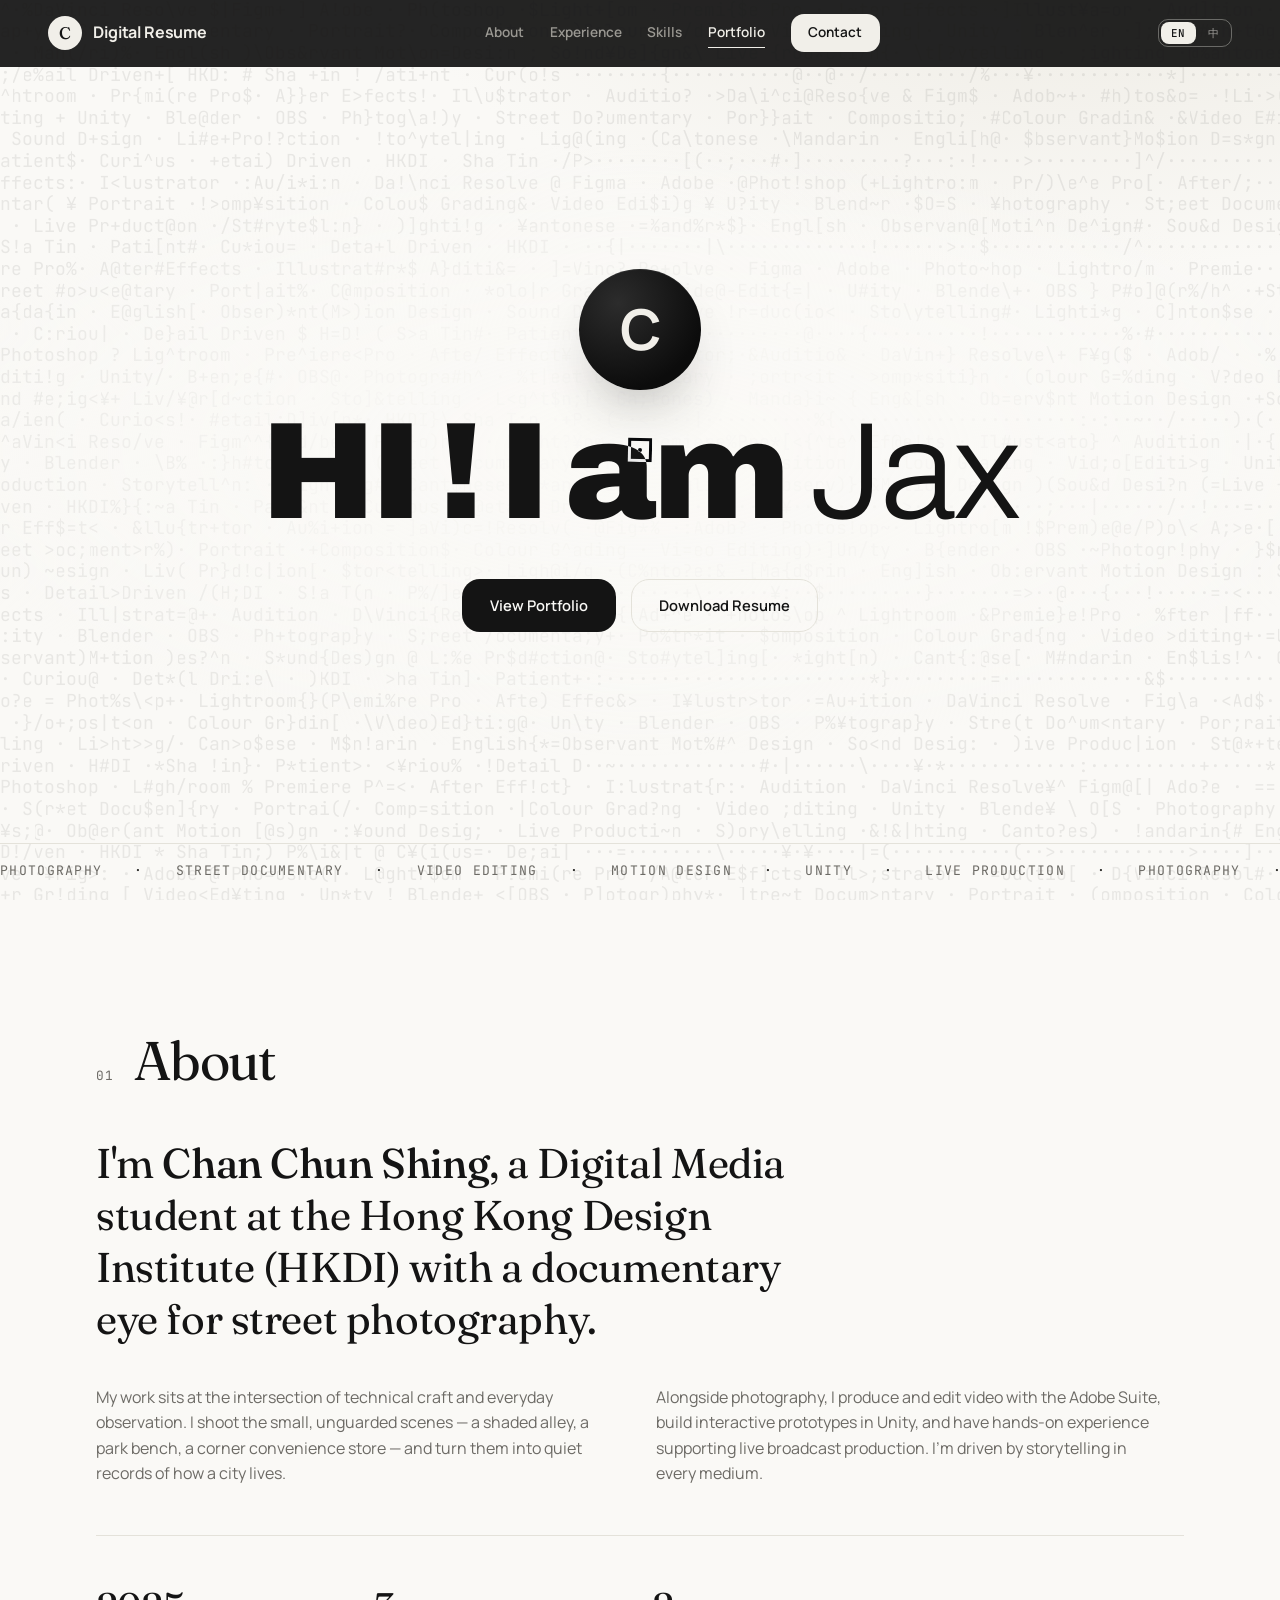
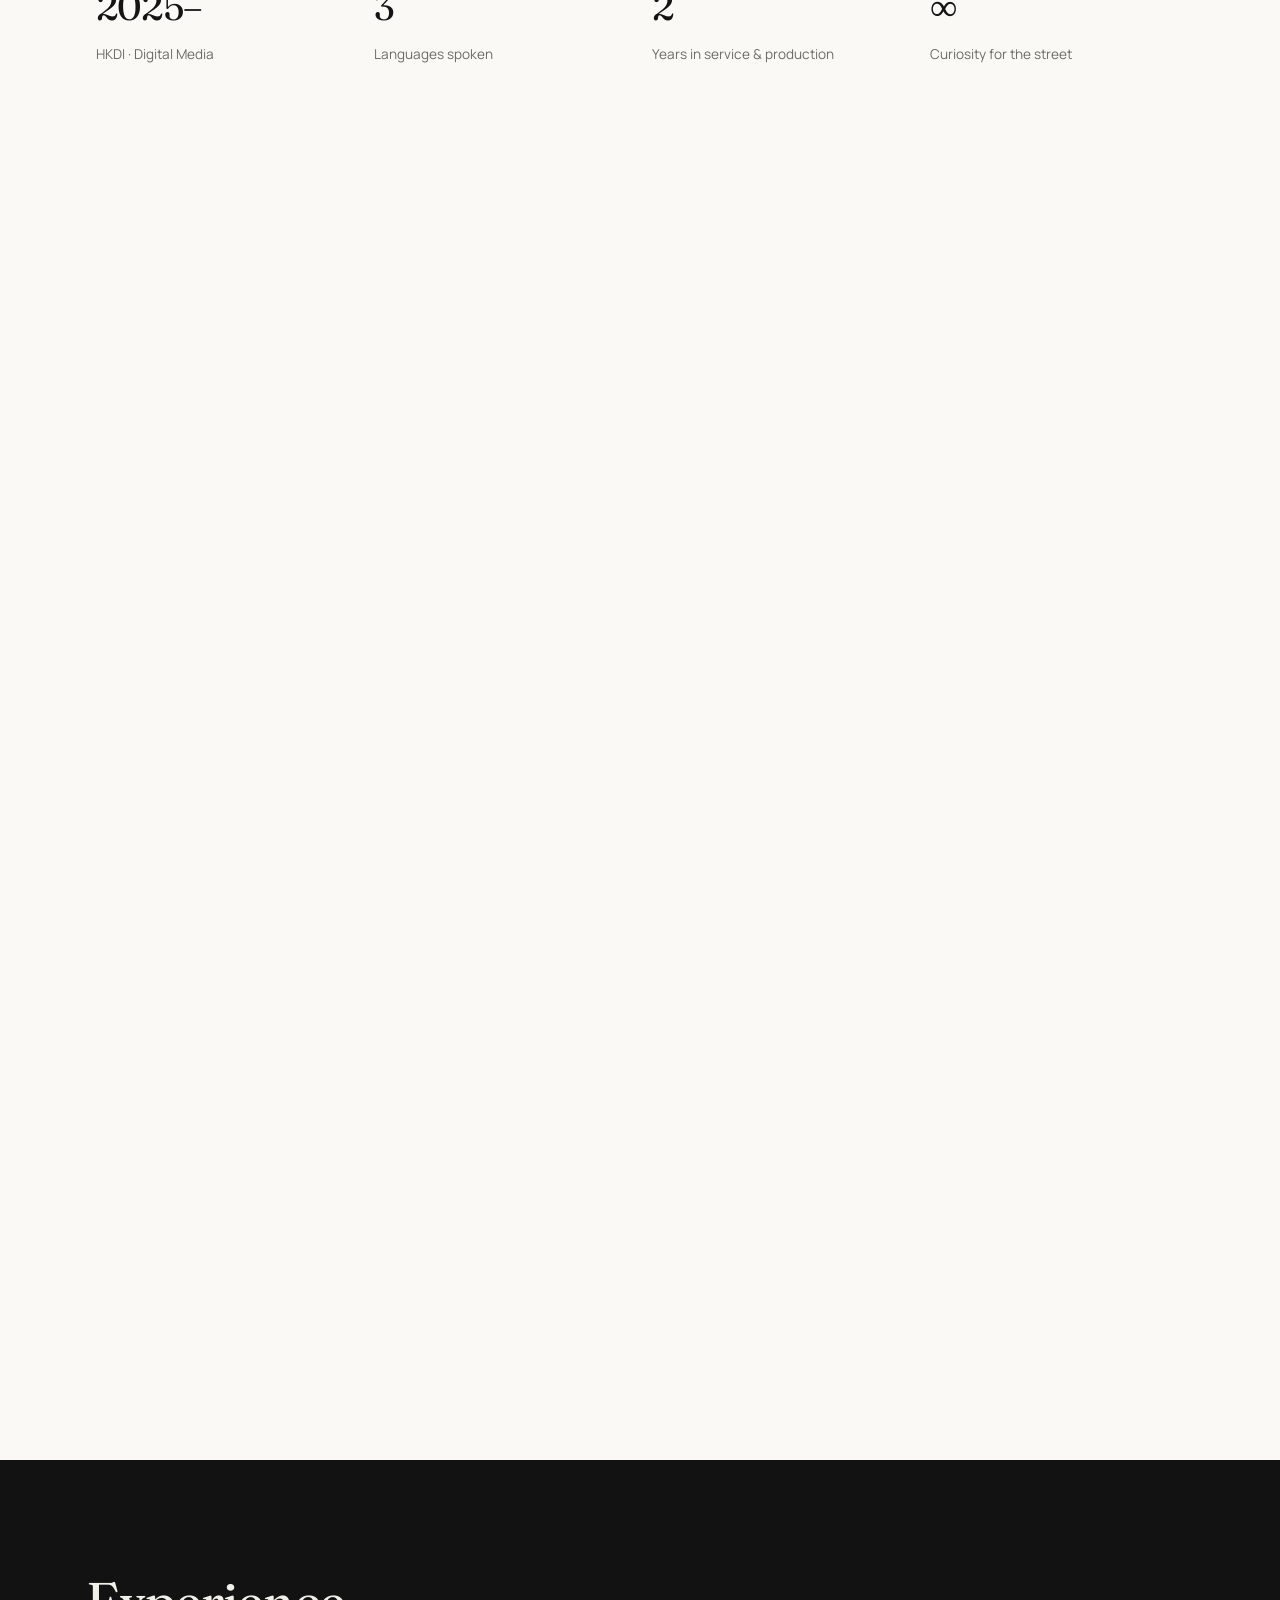
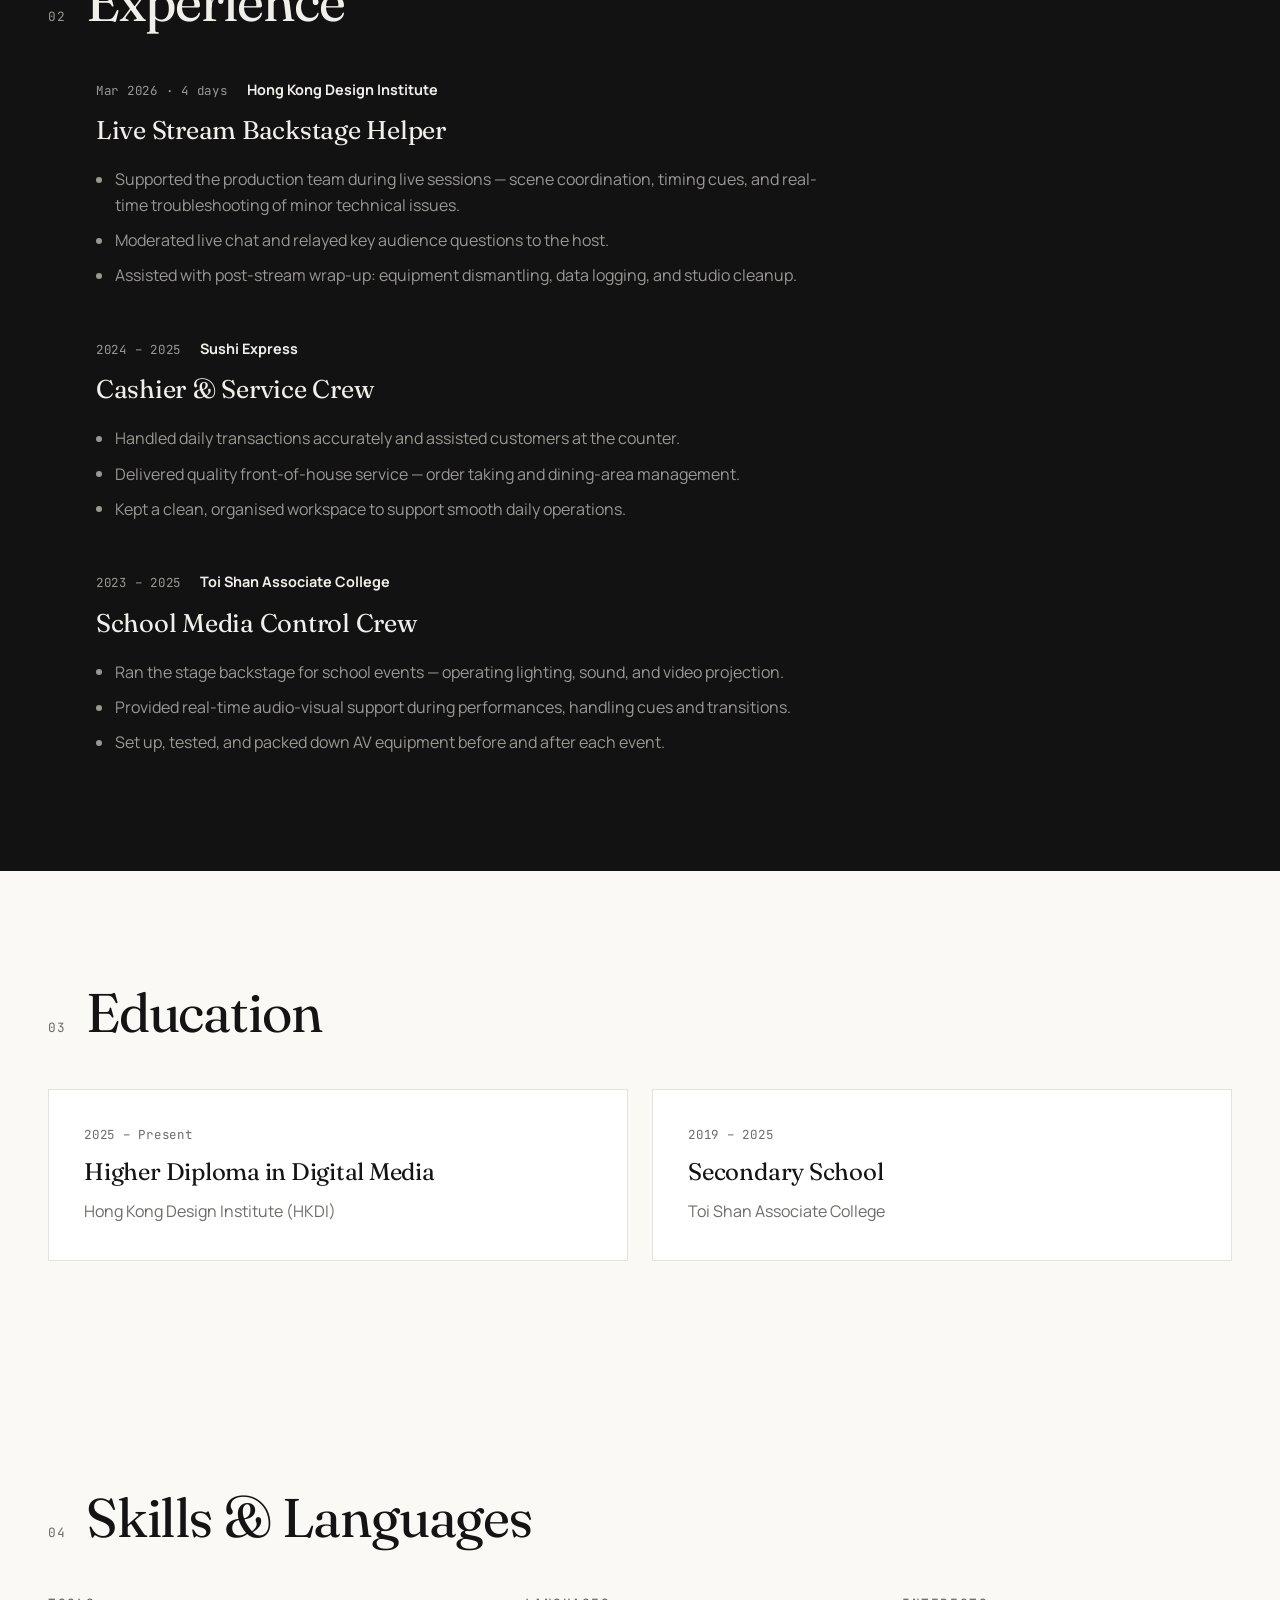
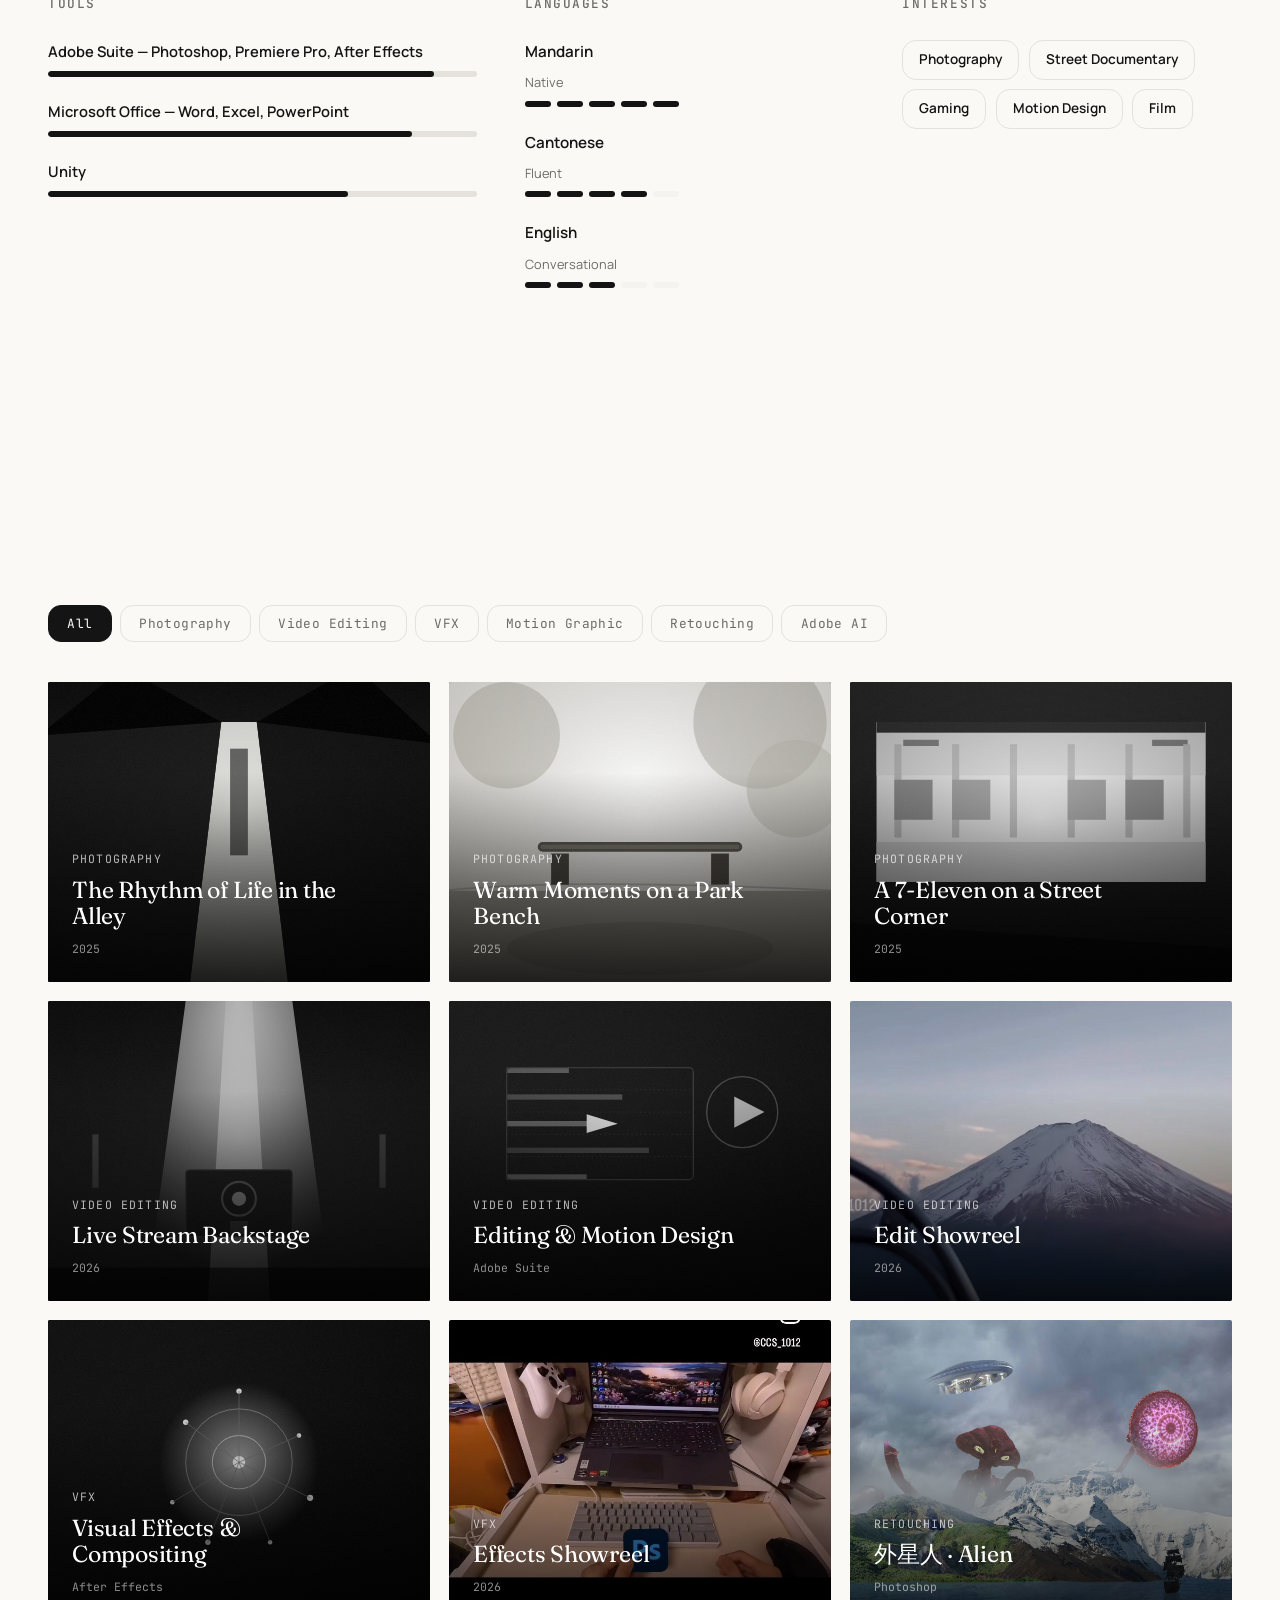
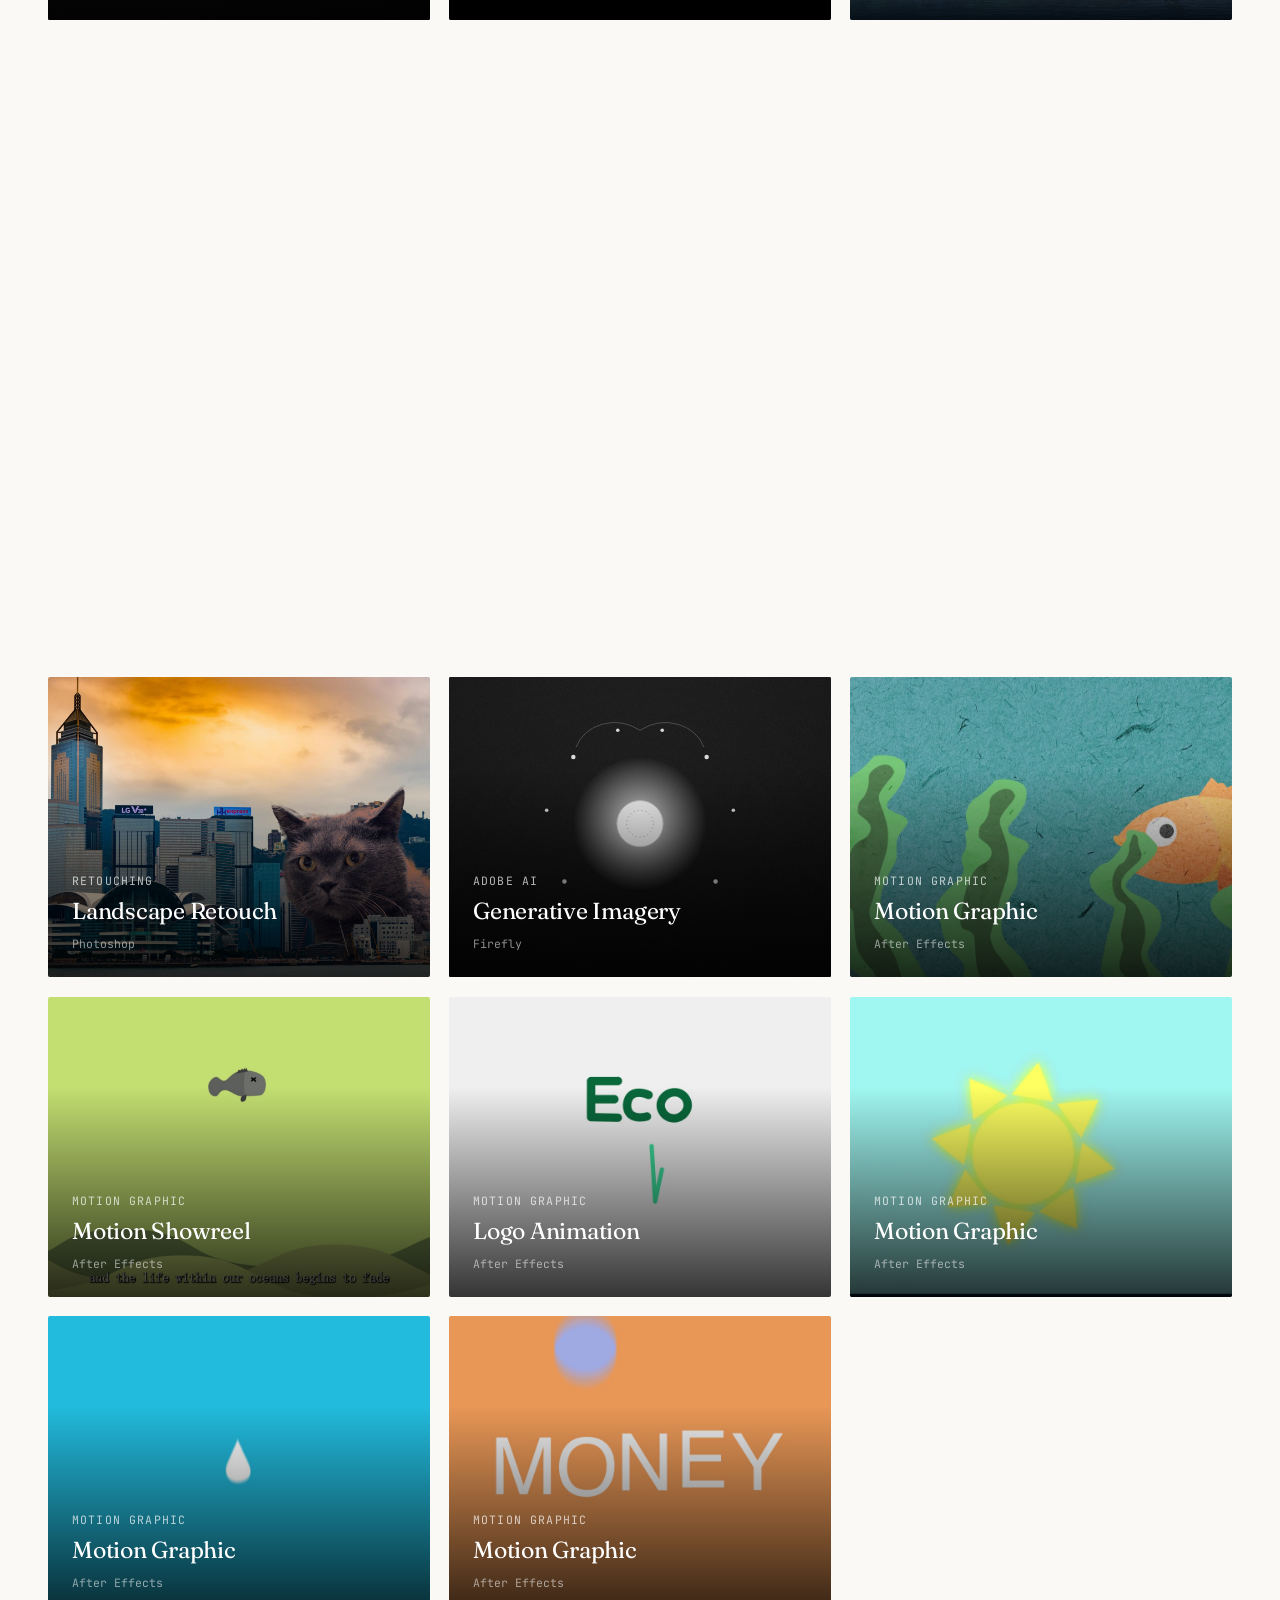
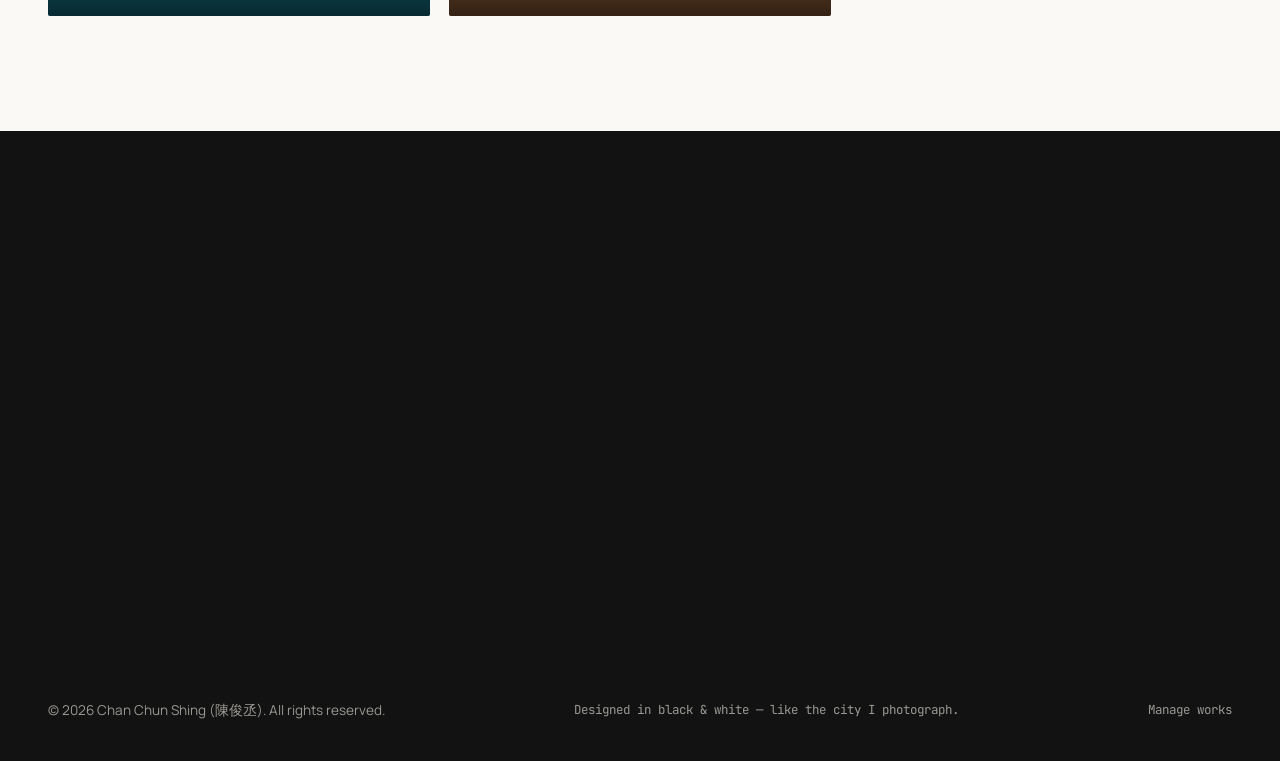
==== commit d8be532c: "Give the falling skill words a real physics body" ====
--- a/index.html
+++ b/index.html
@@ -337,6 +337,7 @@
   </footer>
 
   <script src="js/ascii-ripple.js"></script>
+  <script src="js/vendor/matter.min.js"></script>
   <script src="js/skill-fall.js"></script>
   <script src="js/hero-tilt.js"></script>
   <script src="js/target-cursor.js"></script>
--- a/css/styles.css
+++ b/css/styles.css
@@ -263,17 +263,48 @@
   z-index: 0;
 }
 /* Falling skill words (js/skill-fall.js): words plucked out of the hero glyph
-   field, dropping down the page until they settle on the About section. Fixed
-   to the viewport so they can travel past the hero, above the ripple they came
-   from, below the nav (50) and the cursor (2147483647). */
+   field and dropped into a matter-js world, so they stack on each other and
+   can be dragged. The layer is fixed to the viewport and stays transparent to
+   the pointer — only the words themselves take clicks, so nothing beneath the
+   fall layer is ever blocked by it. */
 .skill-fall {
   position: fixed;
   inset: 0;
+  pointer-events: none;
+  overflow: hidden;
+  z-index: 3;
+}
+.skill-fall__fx {
+  position: absolute;
+  inset: 0;
   width: 100%;
   height: 100%;
+  display: block;
   pointer-events: none;
-  z-index: 3;
-}
+}
+.skill-fall__words {
+  position: absolute;
+  inset: 0;
+  pointer-events: none;
+}
+.skill-fall__word {
+  position: absolute;
+  top: 0;
+  left: 0;
+  pointer-events: auto;
+  cursor: grab;
+  white-space: nowrap;
+  line-height: 1;
+  user-select: none;
+  -webkit-user-select: none;
+  touch-action: none;          /* a word dragged on a phone stays dragged */
+  will-change: transform, opacity;
+  transform: translate3d(-9999px, -9999px, 0);
+}
+.skill-fall__word.is-held { cursor: grabbing; }
+/* Once a word starts dissolving it stops being part of the furniture: no pick
+   up, no click target, no invisible obstacle over a link underneath it. */
+.skill-fall__word.is-ghost { pointer-events: none; }
 @media (prefers-reduced-motion: reduce) {
   .skill-fall { display: none; }
 }
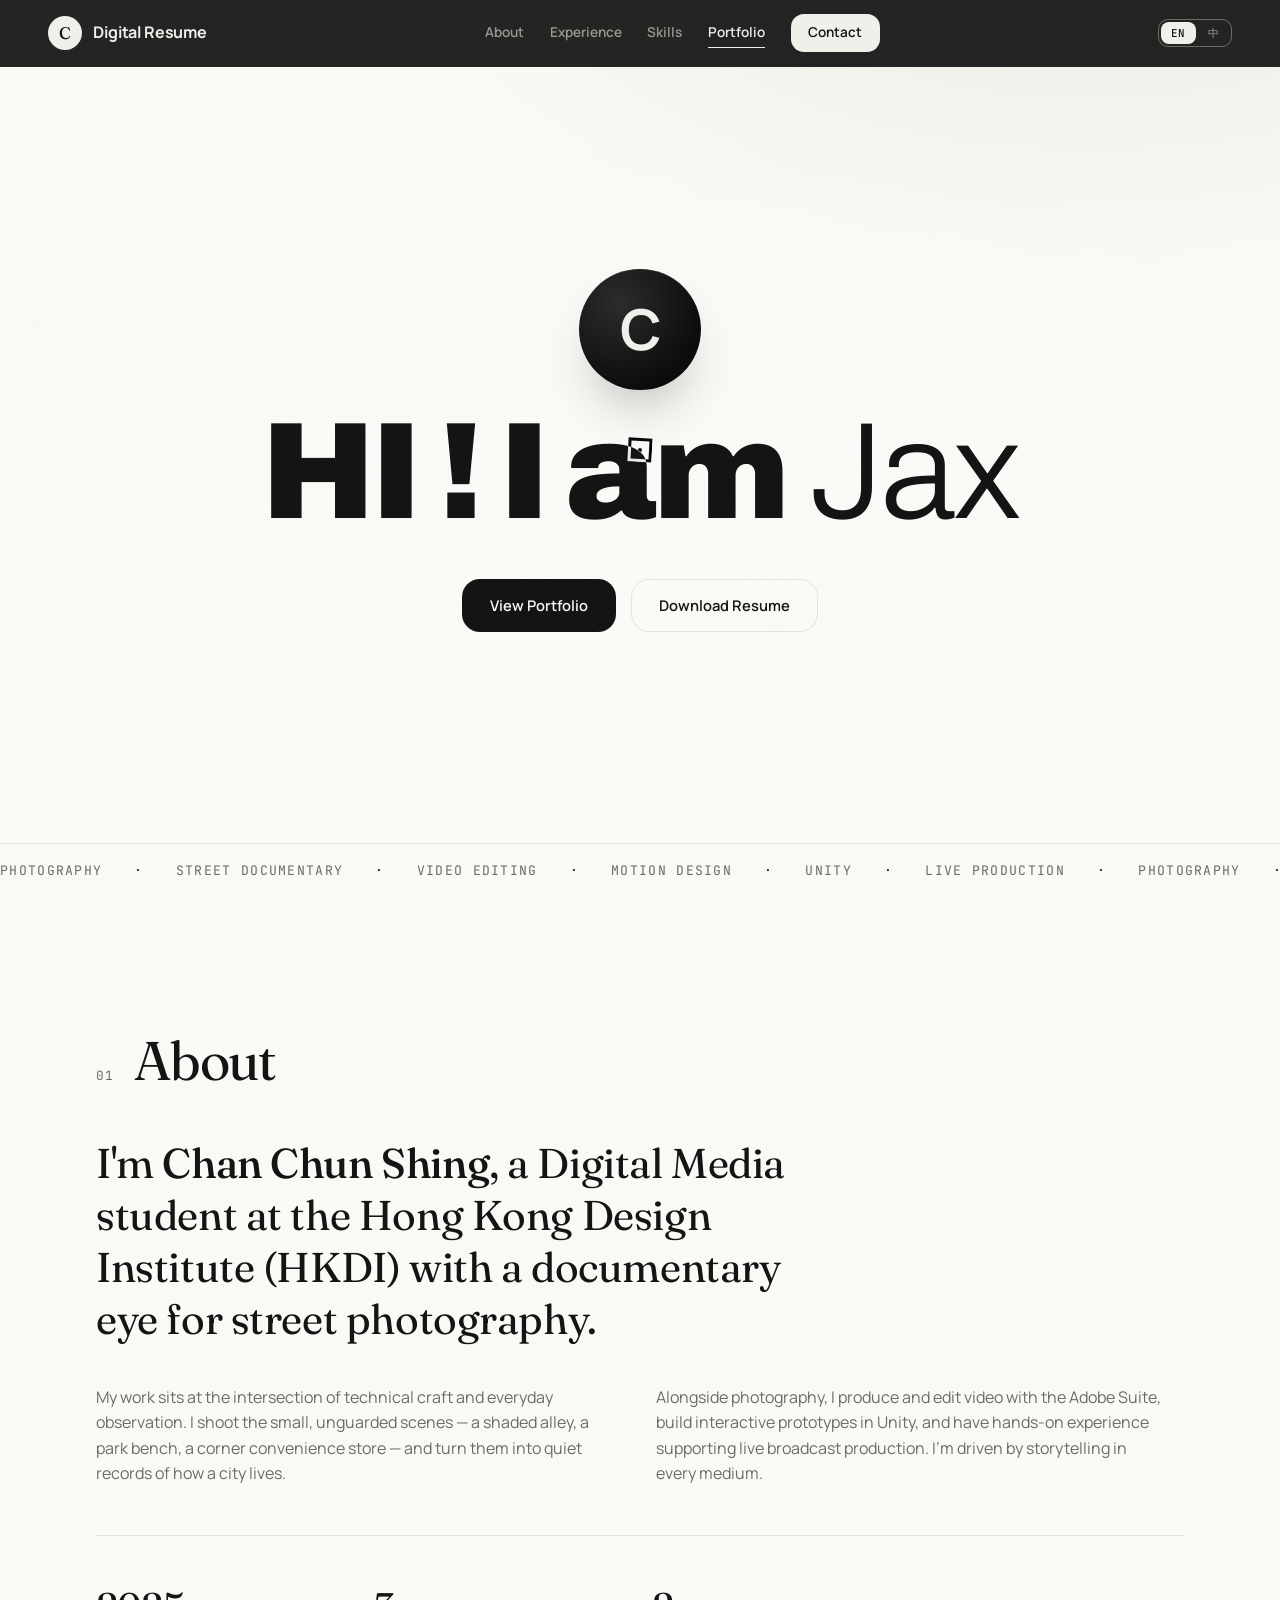
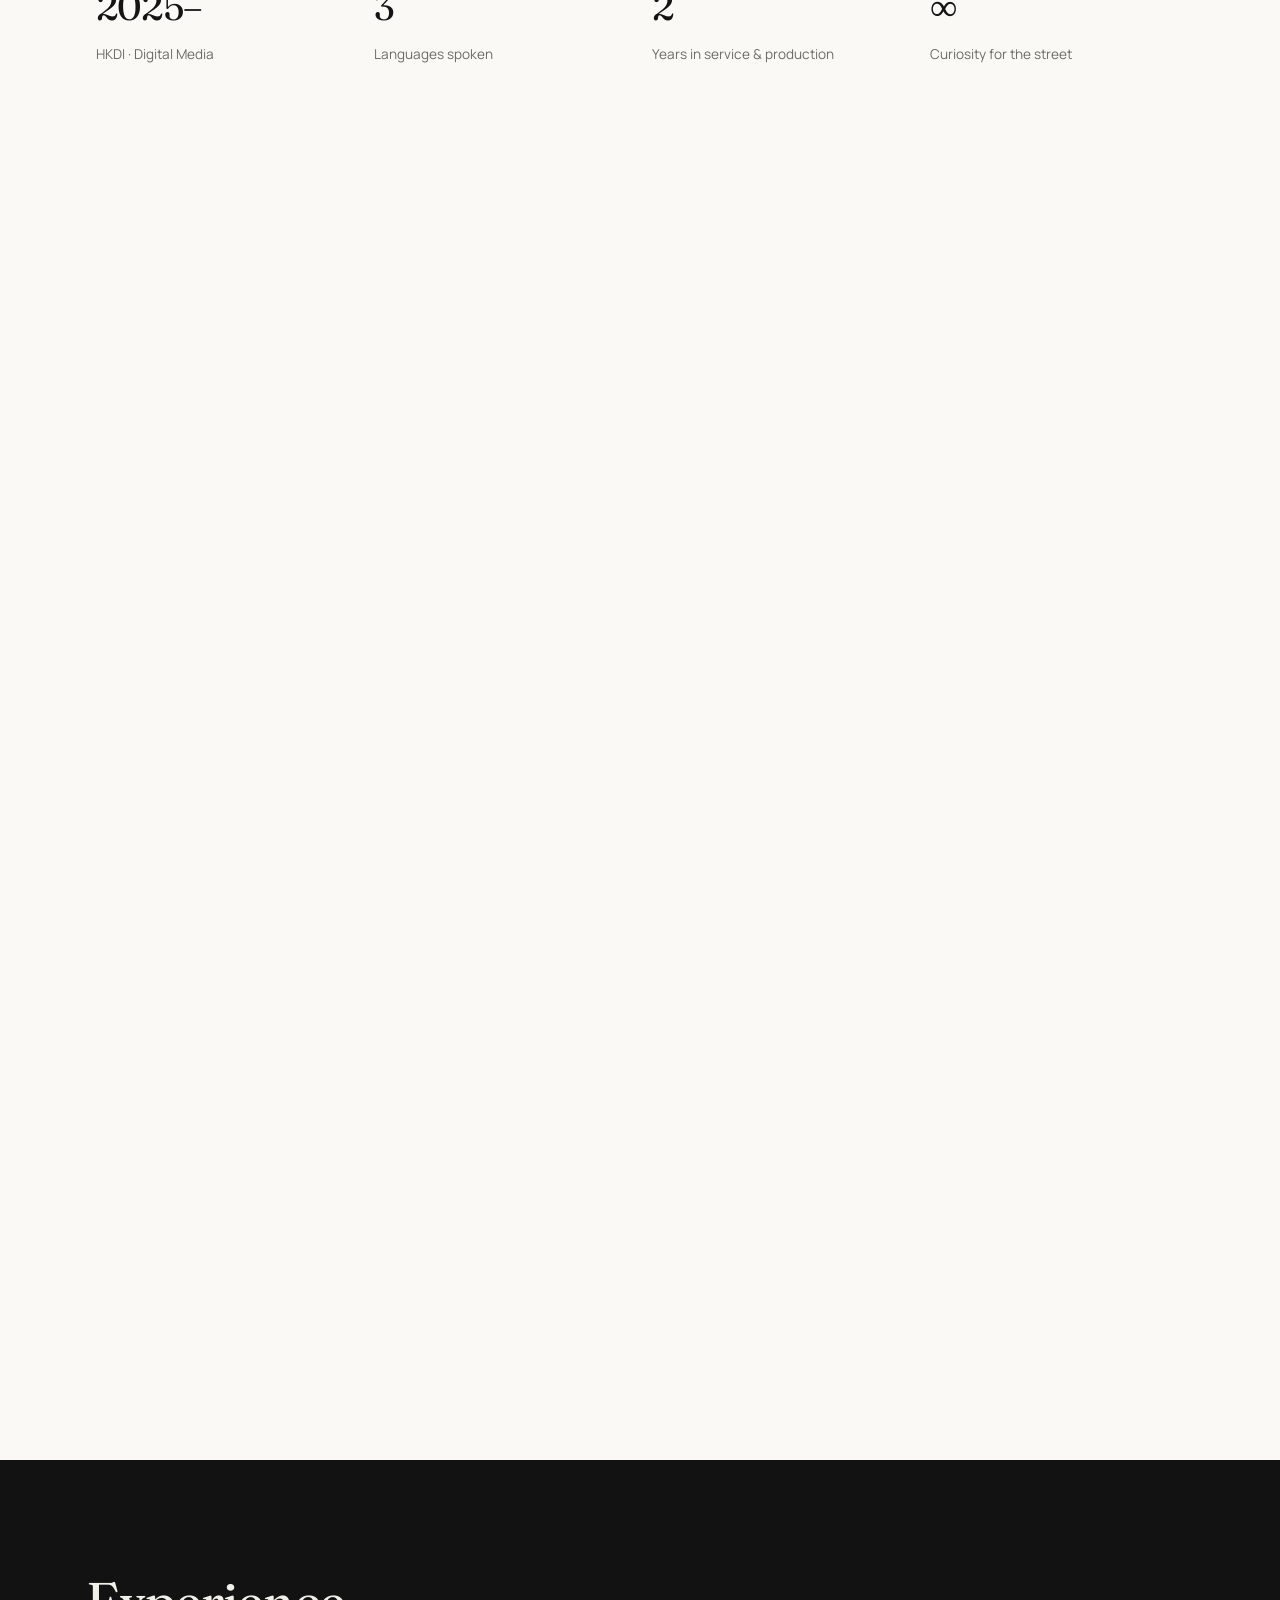
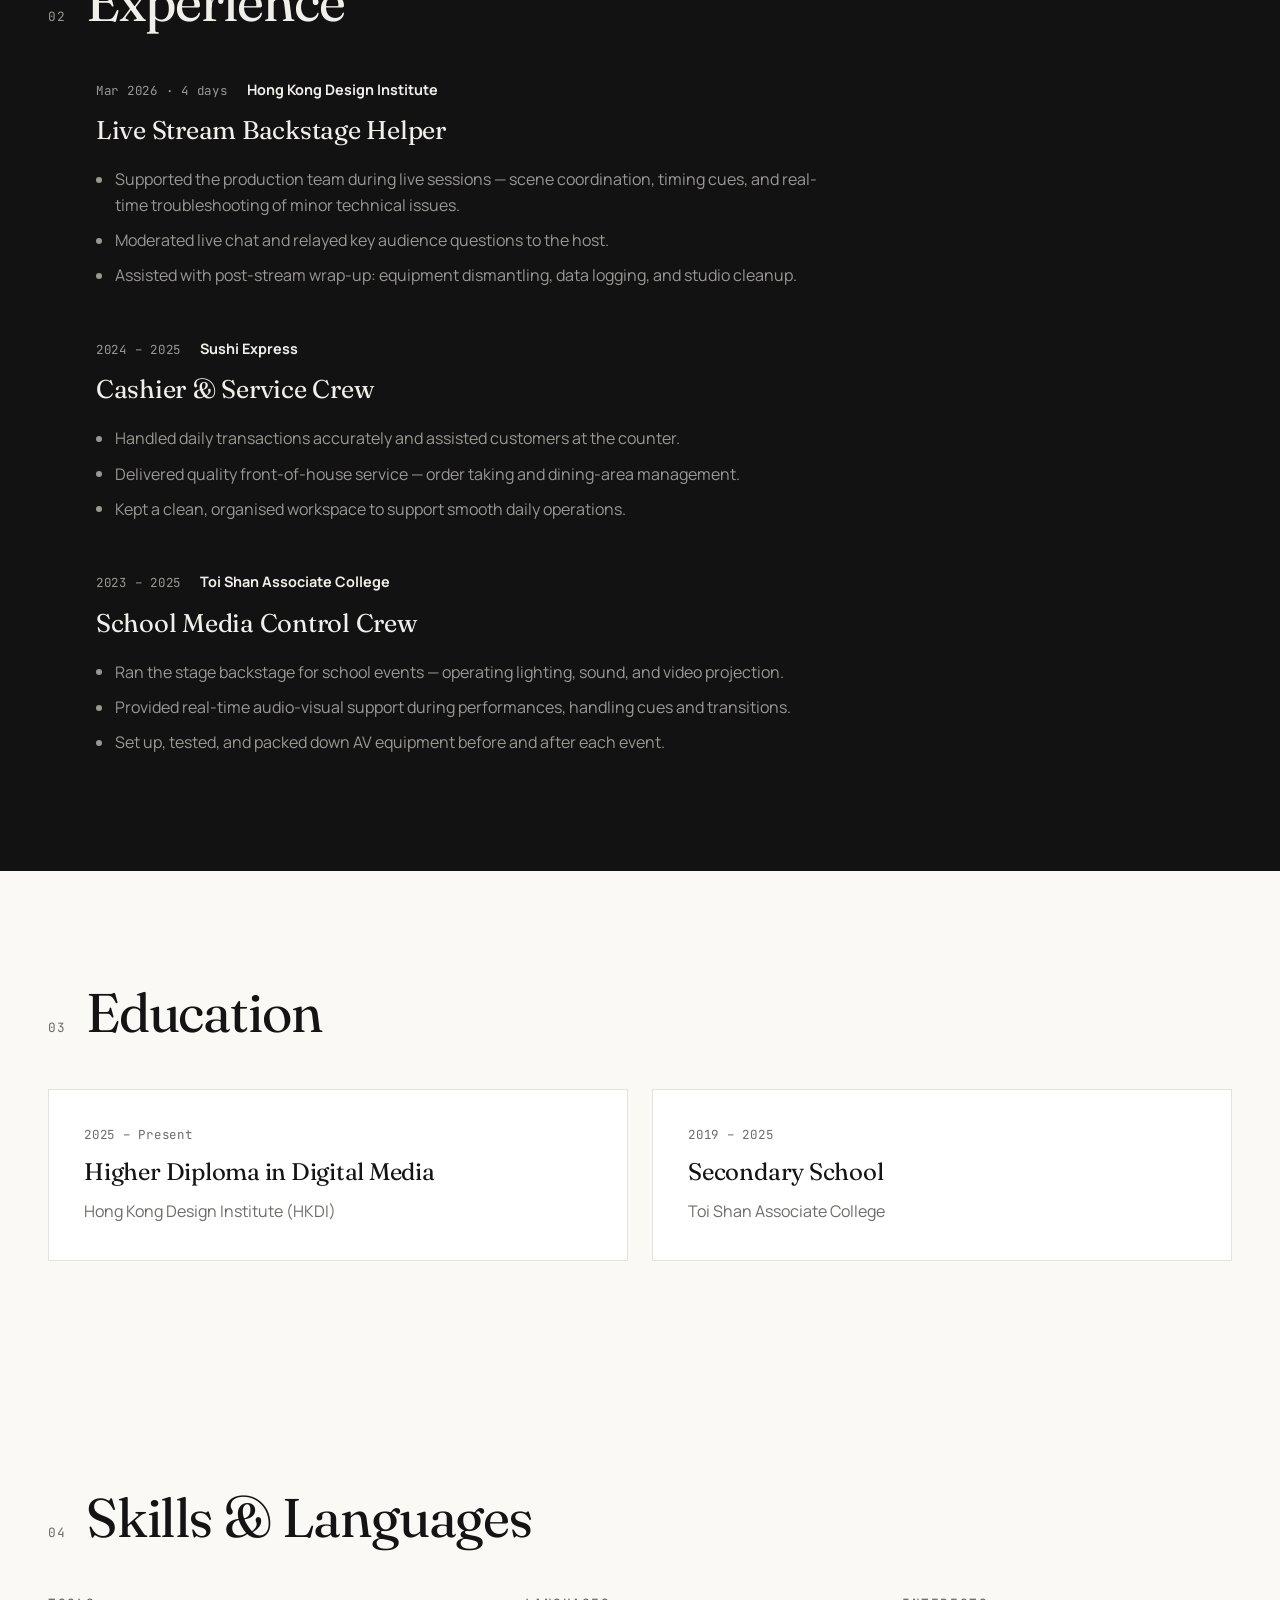
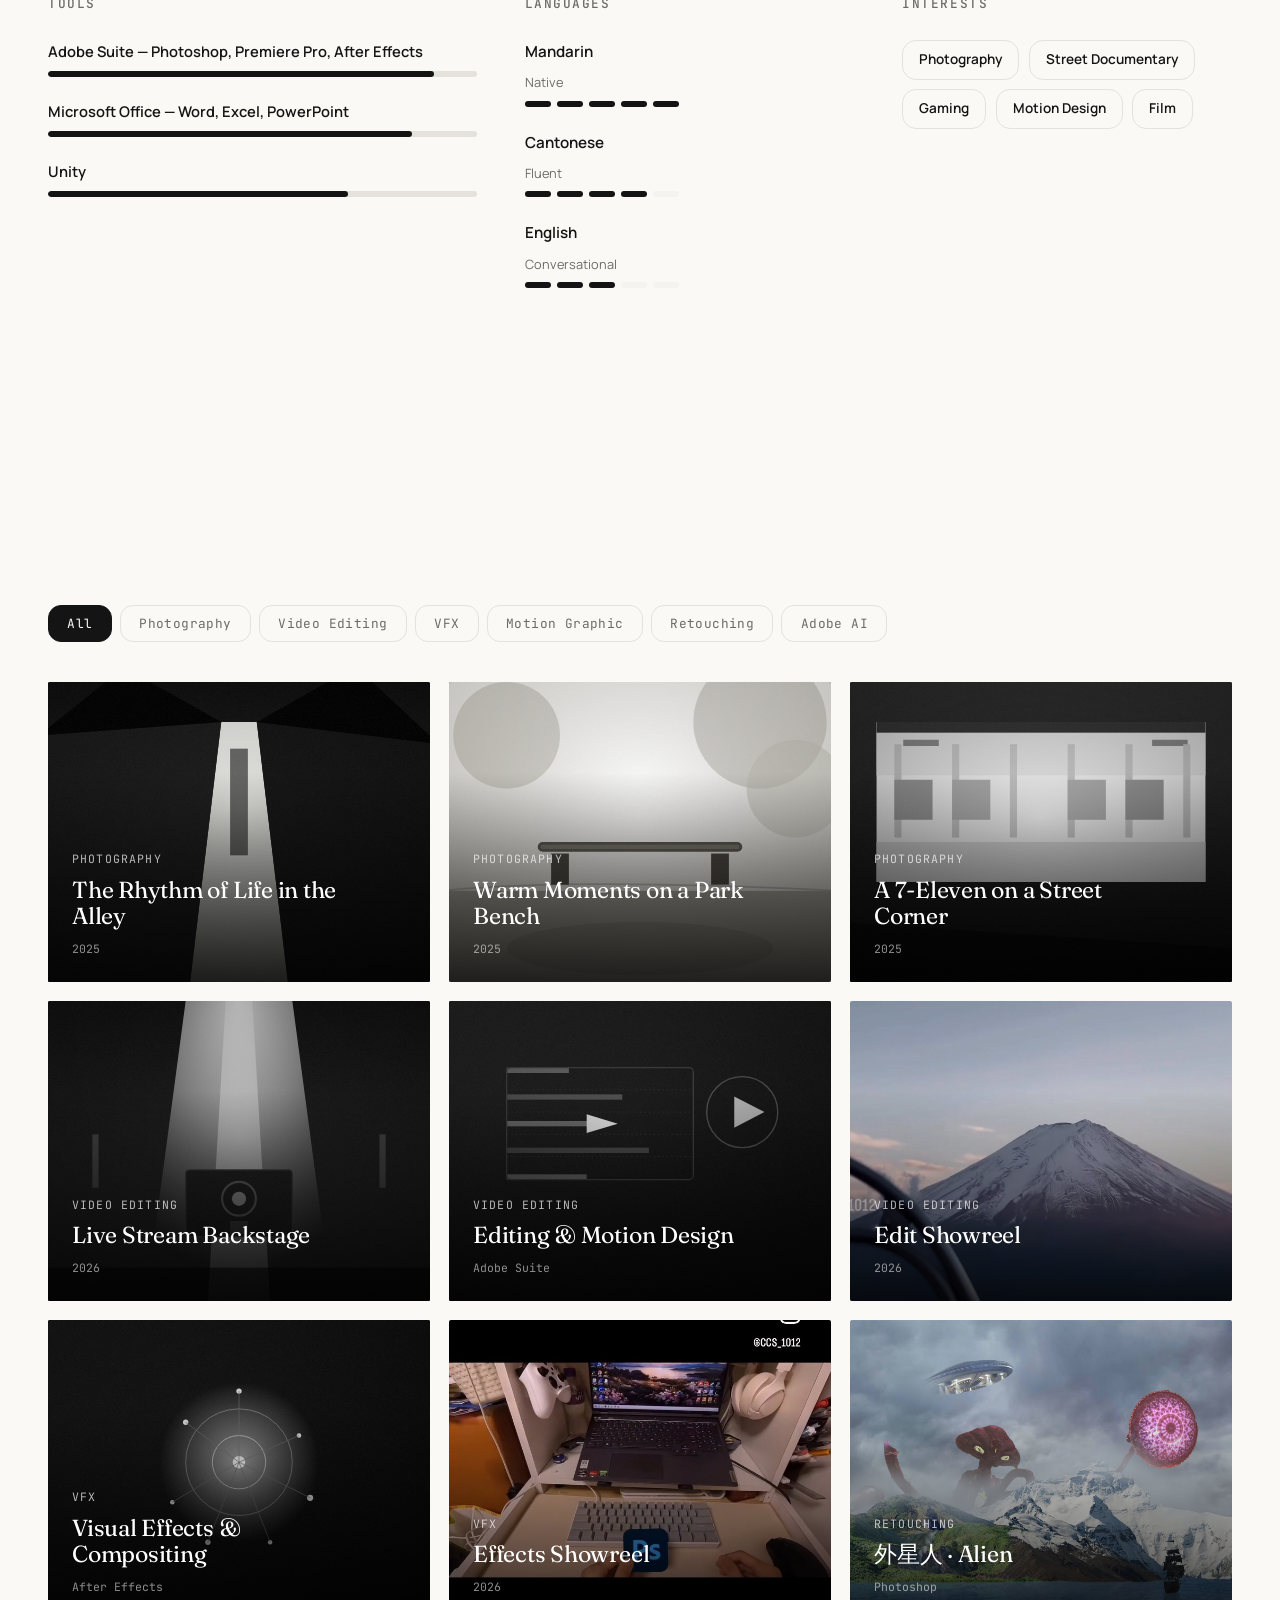
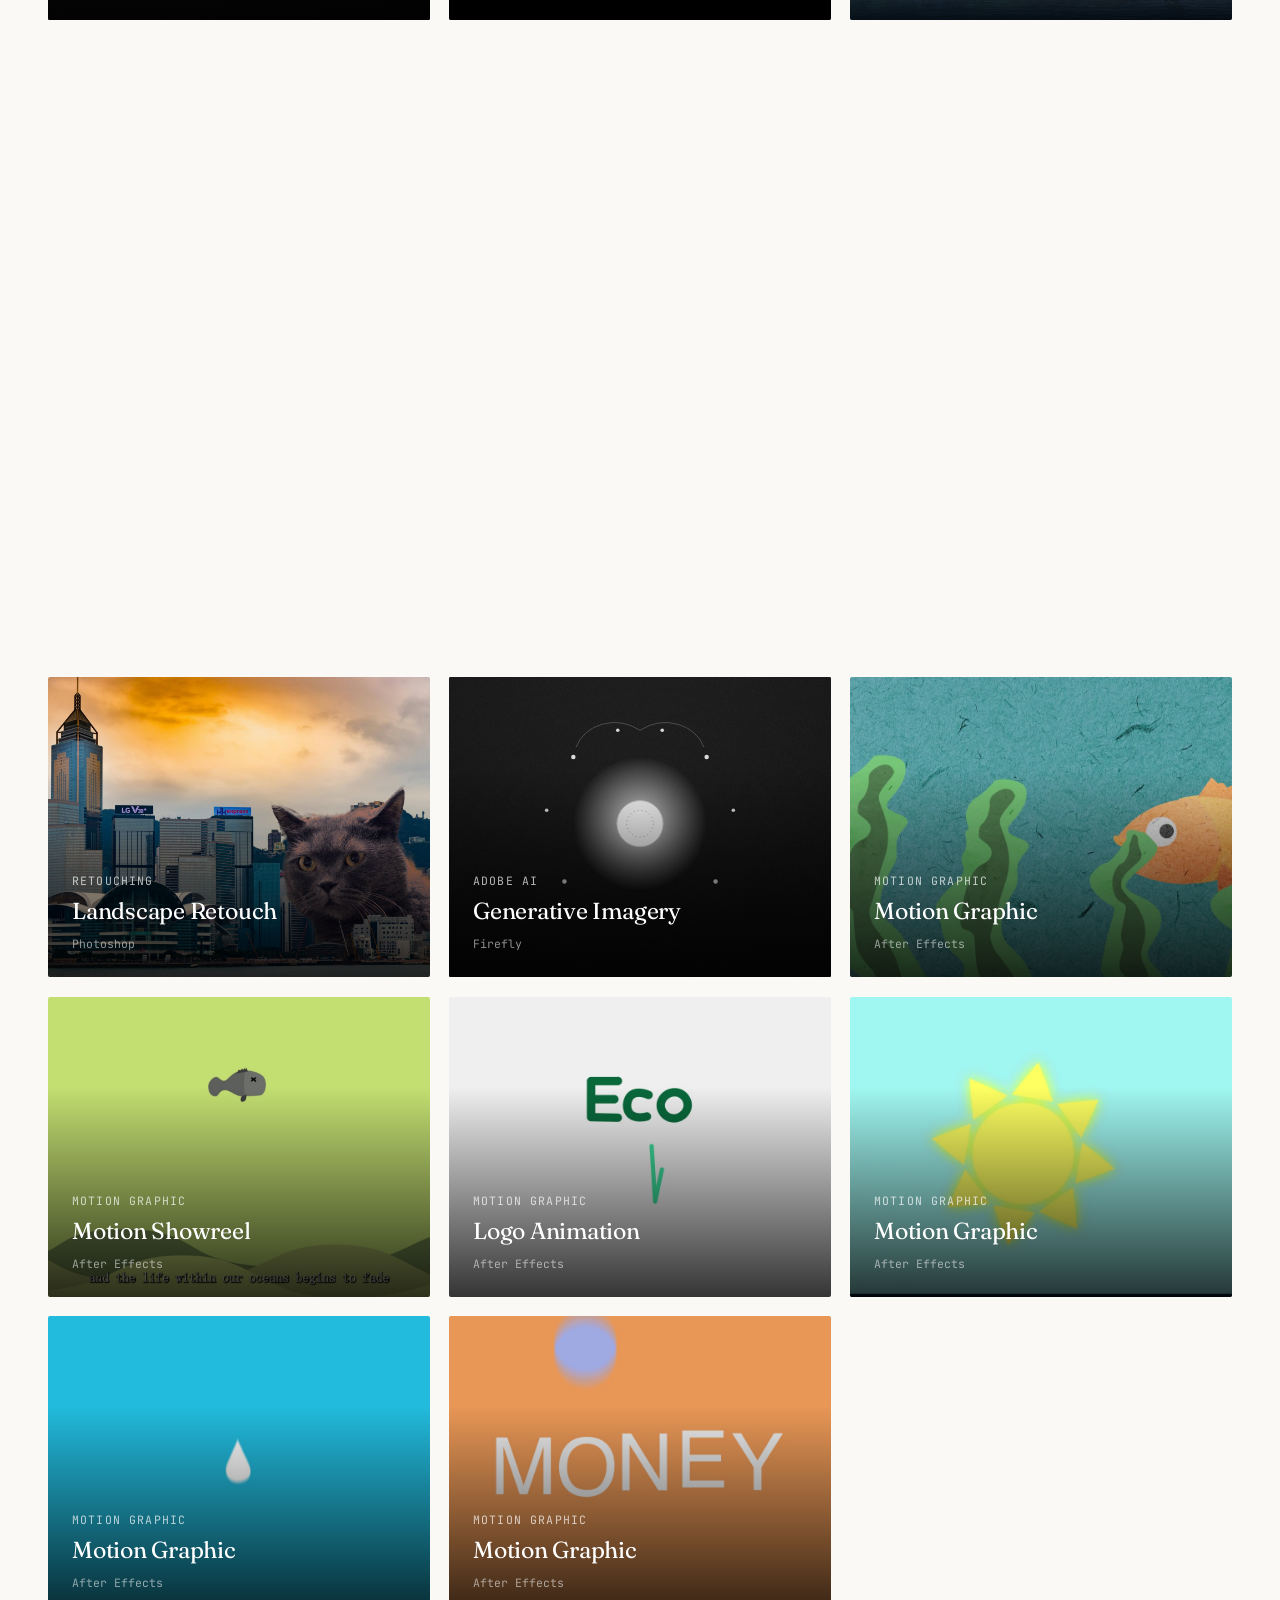
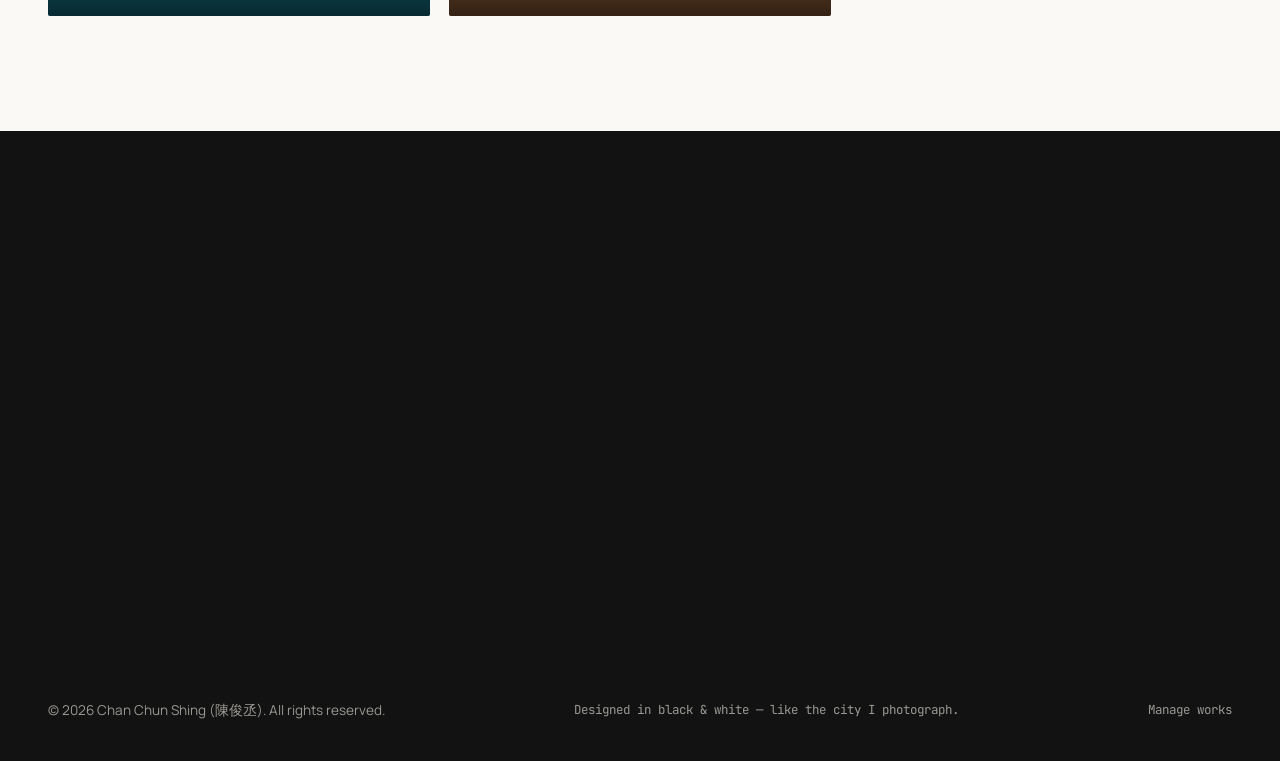
==== commit 71ebdf47: "Fit the site to a phone The layout was already fluid, but nothing had been checked through a phone v" ====
--- a/index.html
+++ b/index.html
@@ -3,6 +3,9 @@
 <head data-page-node-id="MaQxhF0kiZBqvTp4vrVL6Q">
   <meta charset="UTF-8" data-page-node-id="fDGe0atzj3EhIyMwVqr3vn" />
   <meta name="viewport" content="width=device-width, initial-scale=1.0" data-page-node-id="cbpTsrZvweK08k6n8cGOIT" />
+  <!-- the paper colour in the phone's own chrome (Safari address bar, Android
+       status bar), so the browser frame does not cut a dark band across it -->
+  <meta name="theme-color" content="#faf9f6" />
   <title>Chan Chun Shing — Digital Media &amp; Photography</title>
   <meta name="description" content="Portfolio and resume of Chan Chun Shing (陳俊丞), Digital Media student at Hong Kong Design Institute and Hong Kong street photographer." data-page-node-id="bb6zVfiS6xsjpPeBaUbb5W" />
   <!-- Webfonts are served from this site, not Google Fonts. fonts.googleapis.com
--- a/css/styles.css
+++ b/css/styles.css
@@ -29,7 +29,13 @@
 
 * { box-sizing: border-box; margin: 0; padding: 0; }
 
-html { scroll-behavior: smooth; }
+html {
+  scroll-behavior: smooth;
+  /* iOS re-inflates body copy when the phone is turned sideways unless this
+     is pinned to 100%. */
+  -webkit-text-size-adjust: 100%;
+  text-size-adjust: 100%;
+}
 
 /* Chinese copy: keep the Latin faces, fall back to a CJK family per glyph */
 html[lang^="zh"] {
@@ -42,6 +48,8 @@
   font-family: var(--font-body);
   color: var(--ink);
   background: var(--bg);
+  /* a tap is not a text selection: no grey flash over the thing that was hit */
+  -webkit-tap-highlight-color: transparent;
   line-height: 1.6;
   -webkit-font-smoothing: antialiased;
   text-rendering: optimizeLegibility;
@@ -266,7 +274,14 @@
    field and dropped into a matter-js world, so they stack on each other and
    can be dragged. The layer is fixed to the viewport and stays transparent to
    the pointer — only the words themselves take clicks, so nothing beneath the
-   fall layer is ever blocked by it. */
+   fall layer is ever blocked by it.
+
+   Layer order: z-index 3 is UNDER the copy. Every block of real text
+   (hero headline, section heads, the two pinned pages) is raised to 5 by the
+   rules further down, so a word never sits on top of a line of type — it only
+   shows through the empty parts of the layout. The layer itself stays above
+   the page background rather than below it, precisely so a word resting in
+   open space can still be picked up. */
 .skill-fall {
   position: fixed;
   inset: 0;
@@ -317,7 +332,7 @@
   display: flex; flex-direction: column; align-items: center;
   text-align: center;
   position: relative;
-  z-index: 2;            /* above the ripple (0) and the readability veil (1) */
+  z-index: 5;            /* above the ripple (0), the veil (1) and the fall (3) */
 }
 
 /* Hero typography is redone: the title is a real black-weight grotesque
@@ -403,7 +418,7 @@
   overflow: hidden;
   width: 100%;
   position: relative;
-  z-index: 2;
+  z-index: 5;            /* same reasoning as .hero__stage: copy over the fall */
 }
 .hero__marquee-track {
   display: flex; align-items: center;
@@ -438,6 +453,10 @@
 .section__head {
   max-width: var(--maxw); margin: 0 auto 3rem;
   display: flex; align-items: baseline; gap: 1.2rem;
+  /* raised over js/skill-fall.js (3): a word falling past must never land
+     on top of a heading */
+  position: relative;
+  z-index: 5;
 }
 .section__index {
   font-family: var(--font-mono);
@@ -511,6 +530,9 @@
 html.pin-ready .pin__stage {
   position: sticky; top: 0;
   height: 100vh;
+  /* phones: with the address bar visible 100vh is taller than the screen, so
+     the card would be cropped top and bottom. dvh tracks it. */
+  height: 100dvh;
   overflow: hidden;
   display: grid; place-items: center;
   --fit: 1;
@@ -521,7 +543,18 @@
   position: absolute; inset: 0;
   display: grid; place-items: center;
   will-change: transform, opacity;
-}
+  /* Over the falling words (3), so the card and the About copy are never
+     written over — and transparent to the pointer because the layer is a
+     full-screen sheet: with it left on, it would swallow every press meant
+     for a word lying underneath it. Only the content says `auto`. */
+  z-index: 5;
+  pointer-events: none;
+}
+/* Only the page that is actually on screen takes the pointer. The layers are
+   full-screen sheets sitting over the falling words, so a faded-out one would
+   otherwise keep swallowing presses meant for a word lying underneath it. */
+html.pin-ready .pin__layer--about.is-live .pin__fit,
+html.pin-ready .pin__layer--card.is-live .namecard { pointer-events: auto; }
 html.pin-ready .pin__layer--card { display: grid; }
 
 .pin__fit {
@@ -529,6 +562,8 @@
   padding: clamp(1.5rem, 4vw, 3rem) var(--pad);
   transform: scale(var(--fit, 1));
   transform-origin: center center;
+  position: relative;
+  z-index: 5;            /* stays over the falling words without the pin too */
 }
 html.pin-ready .pin__layer--about {
   opacity: calc(1 - var(--about-out));
@@ -542,7 +577,10 @@
              scale(calc(0.88 + 0.12 * var(--card-in)));
   pointer-events: none;
 }
-html.pin-ready .pin__layer--card.is-live { pointer-events: auto; }
+/* The card layer itself stays transparent to the pointer even once it is
+   live — the .namecard rule above is what makes the card clickable. Handing
+   pointer-events back to the whole layer would put a full-screen sheet over
+   the falling words and they could no longer be picked up. */
 
 /* ---------- Name card ---------- */
 .namecard {
@@ -894,8 +932,23 @@
   .nav__links.is-open .nav__link::after { background: var(--ink); }
   .nav__links.is-open .nav__link--cta { background: var(--ink); color: var(--bg); }
   .nav__toggle.is-open span { background: var(--ink); }
-  .hero__portrait { width: 104px; }
-  .hero__title-text { font-size: clamp(2.4rem, 13vw, 4.4rem); }
+  /* 13vw filled a 390px screen edge to edge, so the title ran into the bezel
+     and a longer name had nowhere to go. 10.2vw keeps a real margin and still
+     reads as a poster. */
+  .hero__title-text { font-size: clamp(2.05rem, 10.2vw, 3.4rem); }
+  .hero__portrait { width: 88px; }
+  .hero__portrait-text { font-size: 1.9rem; }
+  /* the nav is 63px tall; 5rem of hero padding is dead space on a phone */
+  .hero { padding-top: 4.4rem; }
+  /* :not() because .section--pin below zeroes its own padding, and this block
+     comes after it — a plain .section rule of equal weight would win. */
+  .section:not(.section--pin) { padding-block: clamp(3.25rem, 12vw, 5rem); }
+  .section__title { font-size: clamp(1.9rem, 8.6vw, 2.6rem); }
+  .timeline__role { font-size: 1.4rem; }
+  .namecard { padding: 1.5rem; border-radius: 16px; }
+  .contact__row { padding: 1rem 0; }
+  /* the home indicator sits over the last line of the footer on an iPhone */
+  .footer { padding-bottom: calc(2.5rem + env(safe-area-inset-bottom, 0px)); }
   .grid { grid-template-columns: 1fr; grid-auto-rows: 280px; }
   .footer { flex-direction: column; }
 }
@@ -945,6 +998,36 @@
   html.target-cursor-on,
   html.target-cursor-on * { cursor: auto !important; }
   .target-cursor-wrapper { display: none; }
+}
+
+/* ---------- Touch: hover that ends, drags that do not hold the page --------
+   A finger has no hover and no precision, which breaks two things the mouse
+   version relies on: :hover sticks to whatever was tapped last, and a drag
+   handle swallows the scroll it is sitting in. */
+@media (pointer: coarse) {
+  /* A word stays grabbable, but it must not become a lid on the page: leave
+     vertical scrolling to the browser and let a drag pull it sideways only.
+     Desktop keeps touch-action: none, where the pointer is exact. */
+  .skill-fall__word { touch-action: pan-y; }
+
+  /* Undo the hover affordances — otherwise a card stays lifted and a tag
+     stays inverted long after the tap that caused it. */
+  .card:hover { box-shadow: 0 18px 40px -24px rgba(0,0,0,0.4); }
+  .card:hover .card__img { transform: none; }
+  .edu__card:hover { transform: none; box-shadow: none; }
+  .tag:hover { background: transparent; color: inherit; border-color: var(--line); }
+  .filter:hover { border-color: var(--line); color: var(--muted); }
+  .btn--dark:hover { background: var(--ink); }
+  .btn--ghost:hover { border-color: var(--line); color: var(--ink); }
+  a.contact__row:hover .v { text-decoration: none; }
+
+  /* Thumb-sized hit areas, grown outwards so the layout does not change:
+     the menu button is 38x18 of ink and the language chips about 35x22. */
+  .nav__toggle, .lang-switch__opt { position: relative; }
+  .nav__toggle::after { content: ""; position: absolute; inset: -12px -10px; }
+  /* vertical only: widening these would make the two chips overlap and the
+     left one would steal taps meant for the right */
+  .lang-switch__opt::after { content: ""; position: absolute; inset: -8px 0; }
 }
 
 /* ---------- Reduced motion ---------- */
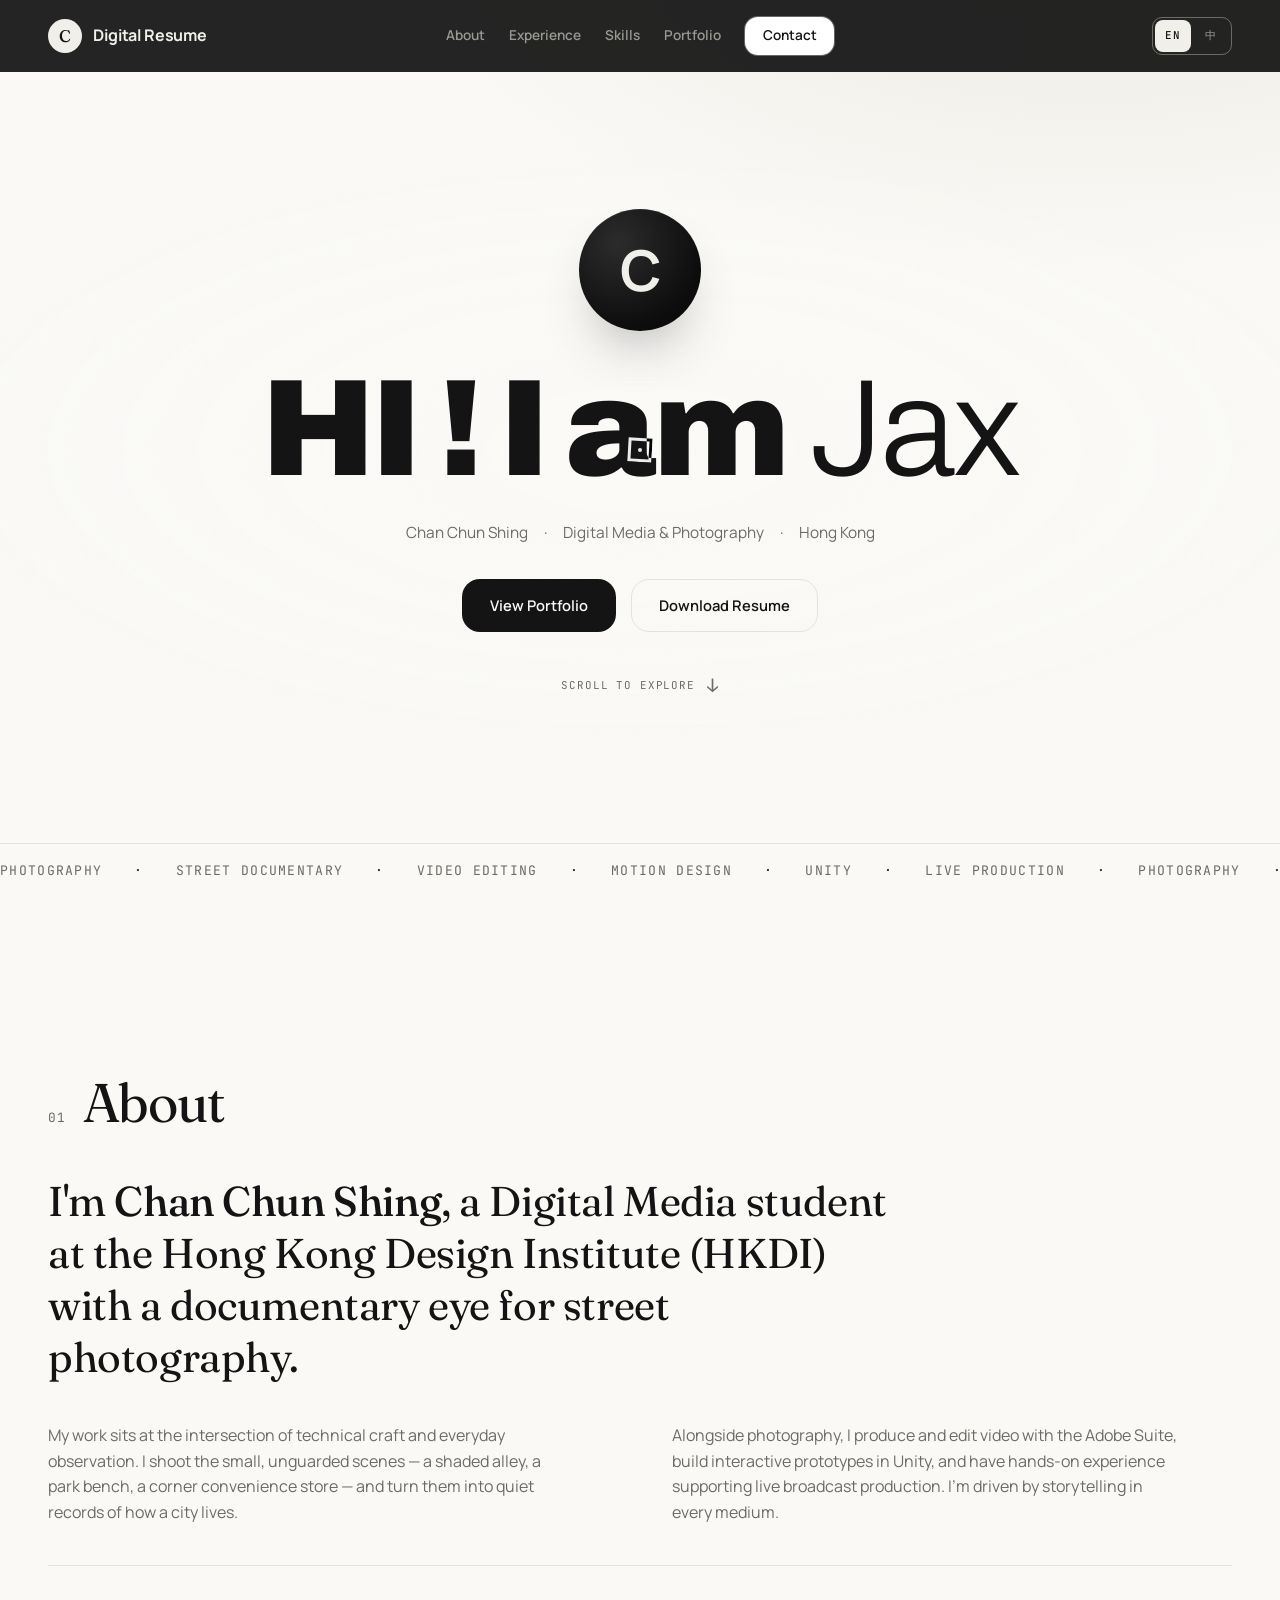
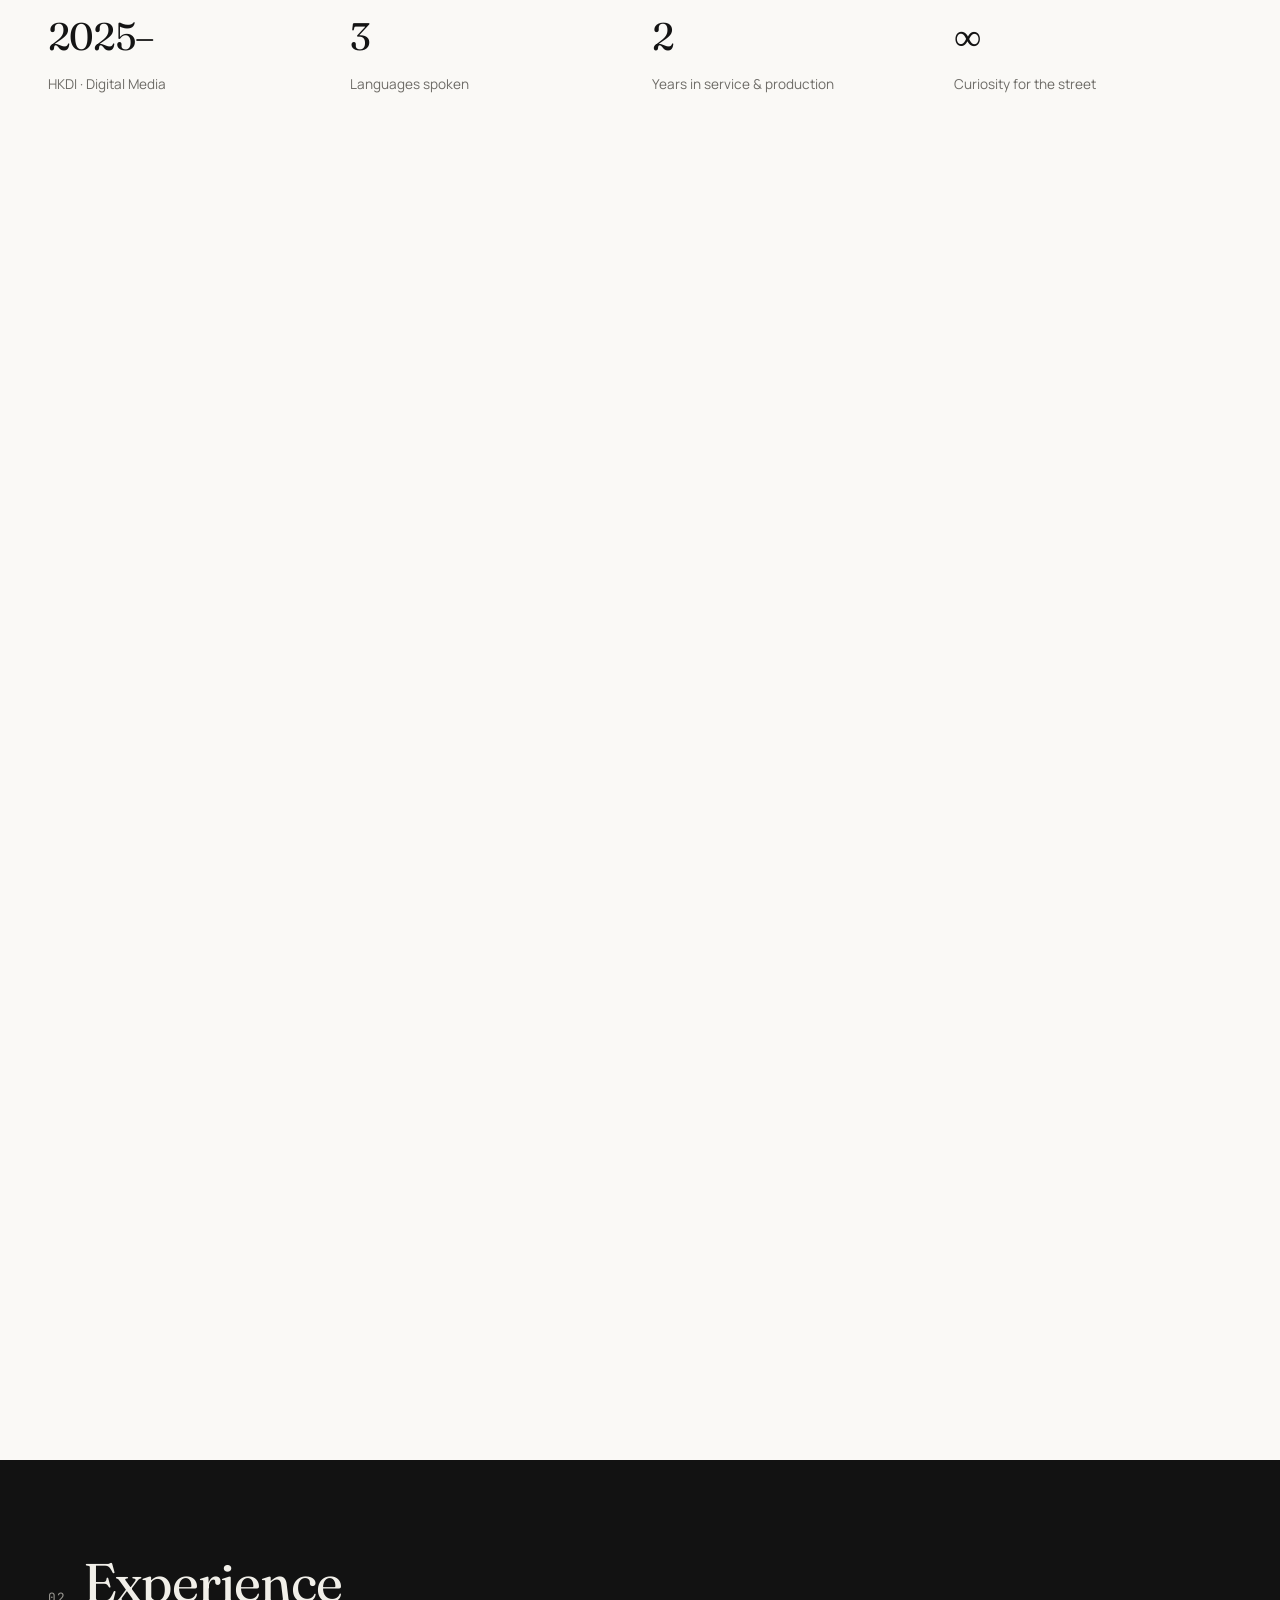
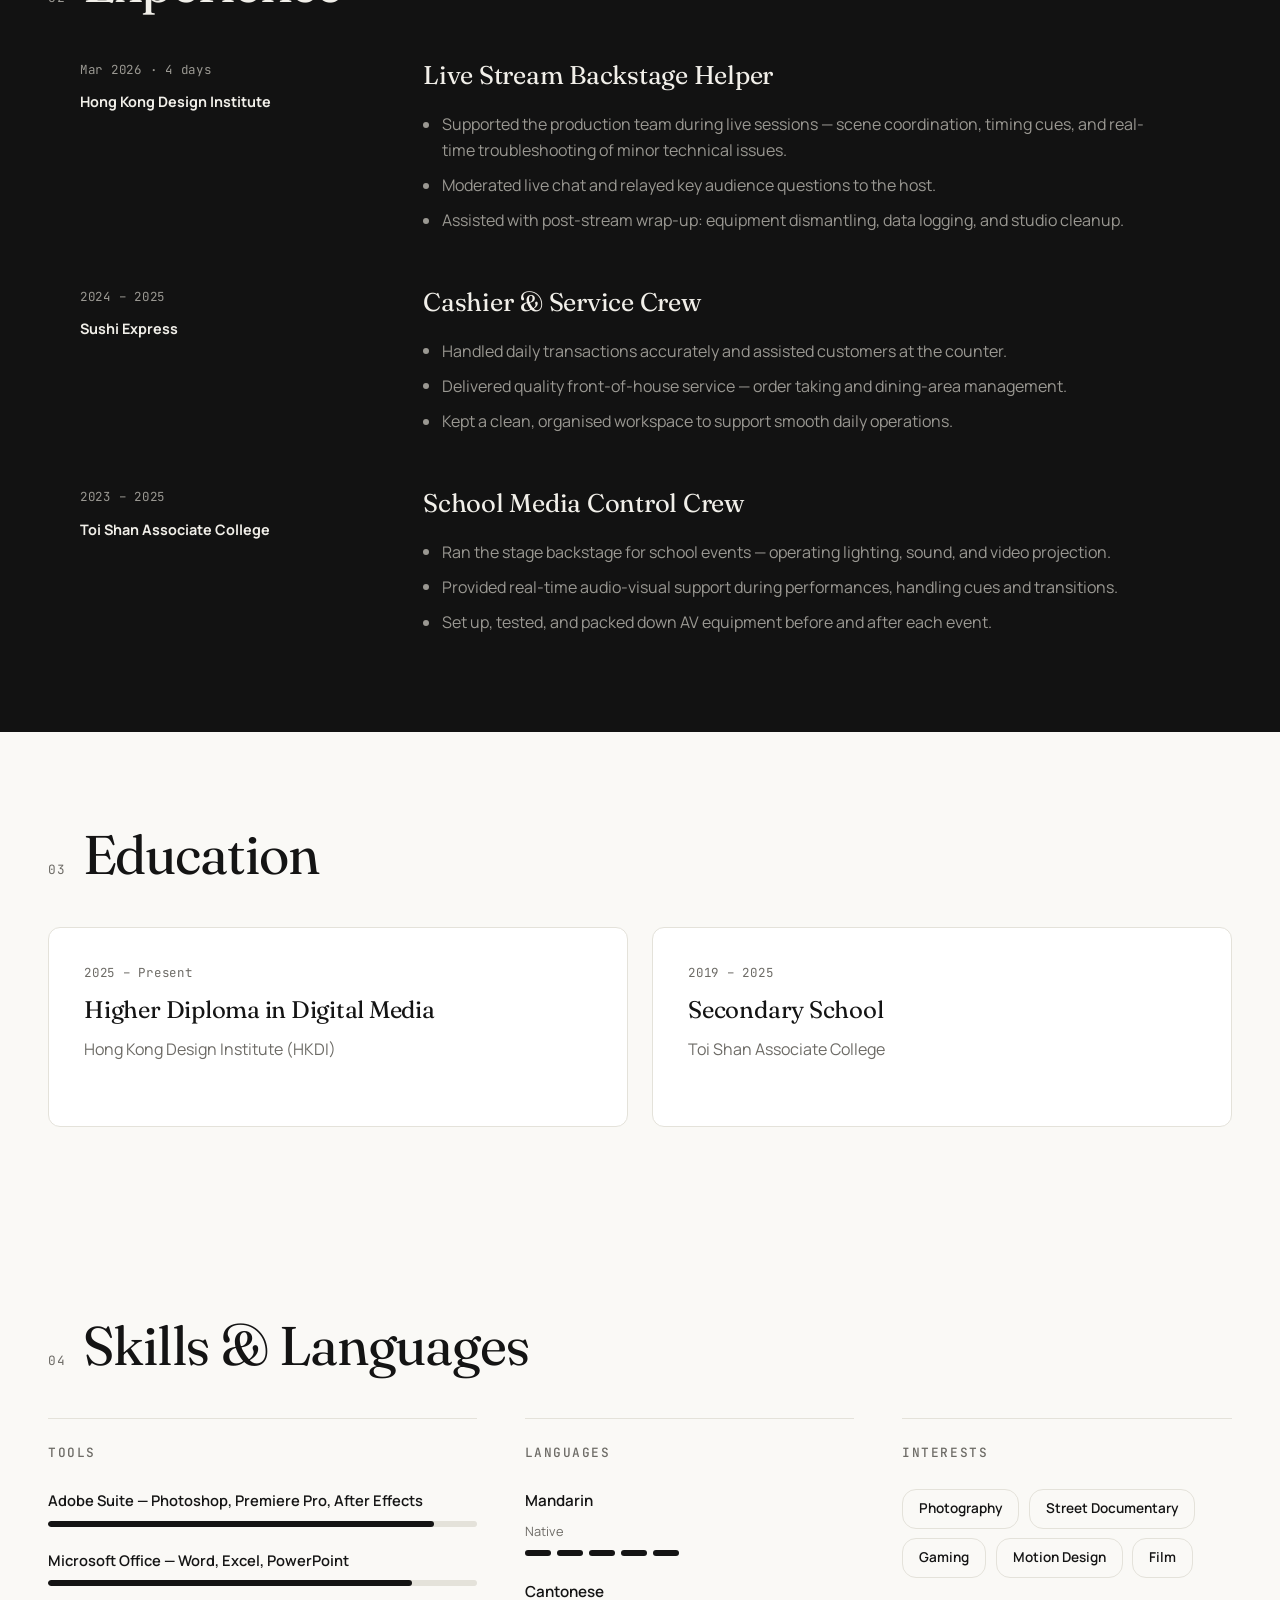
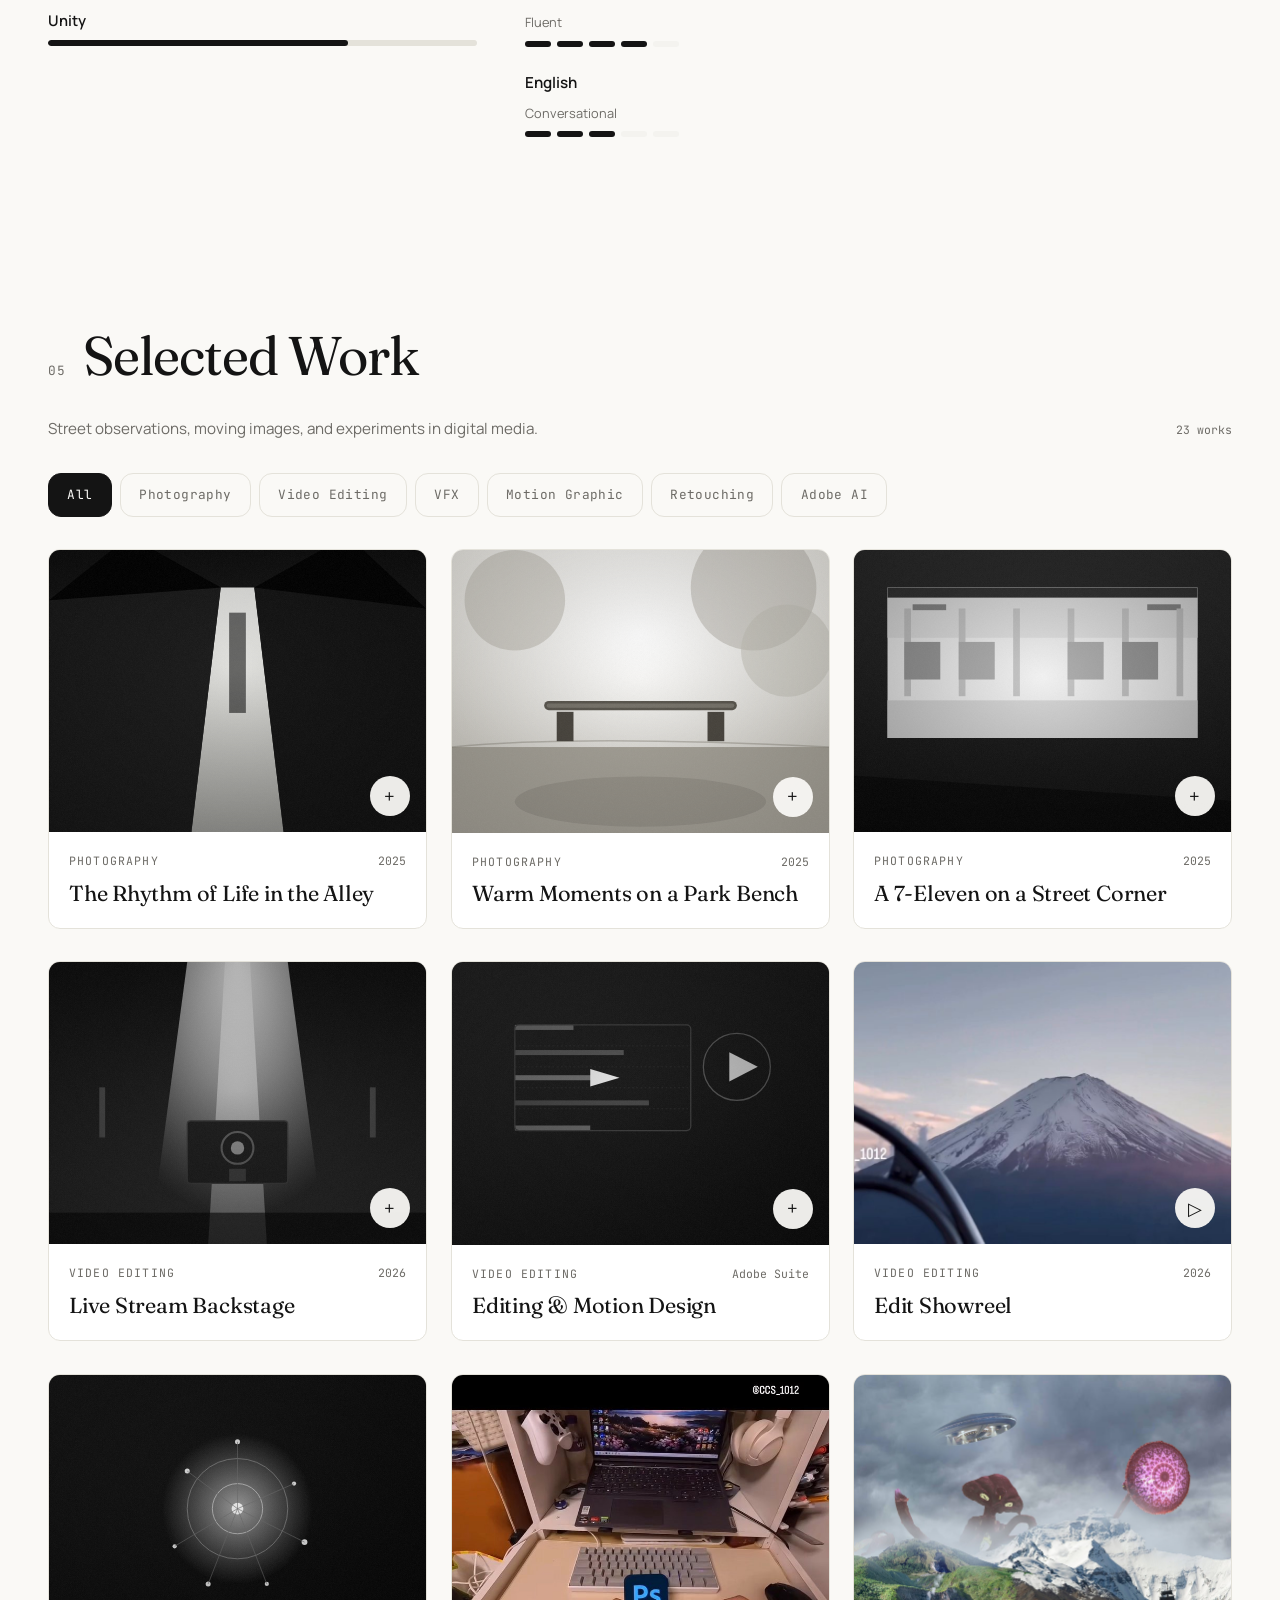
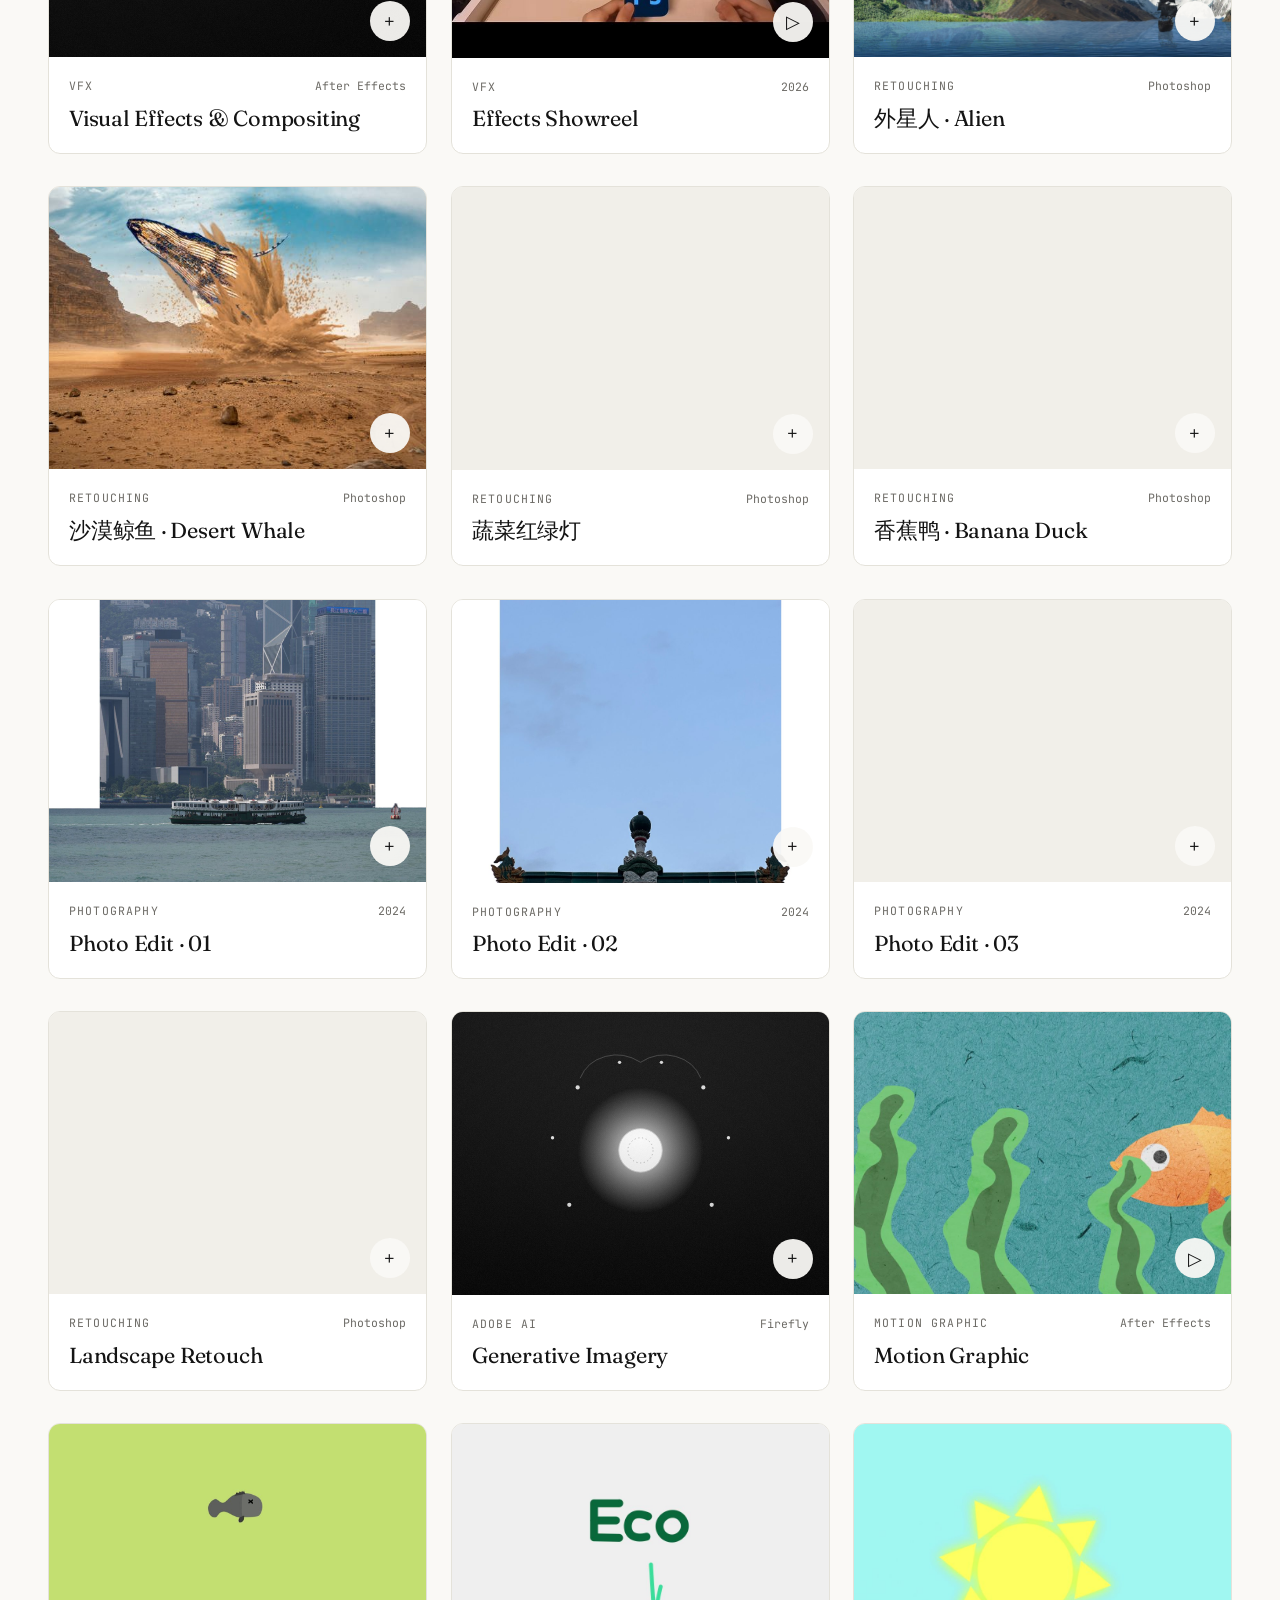
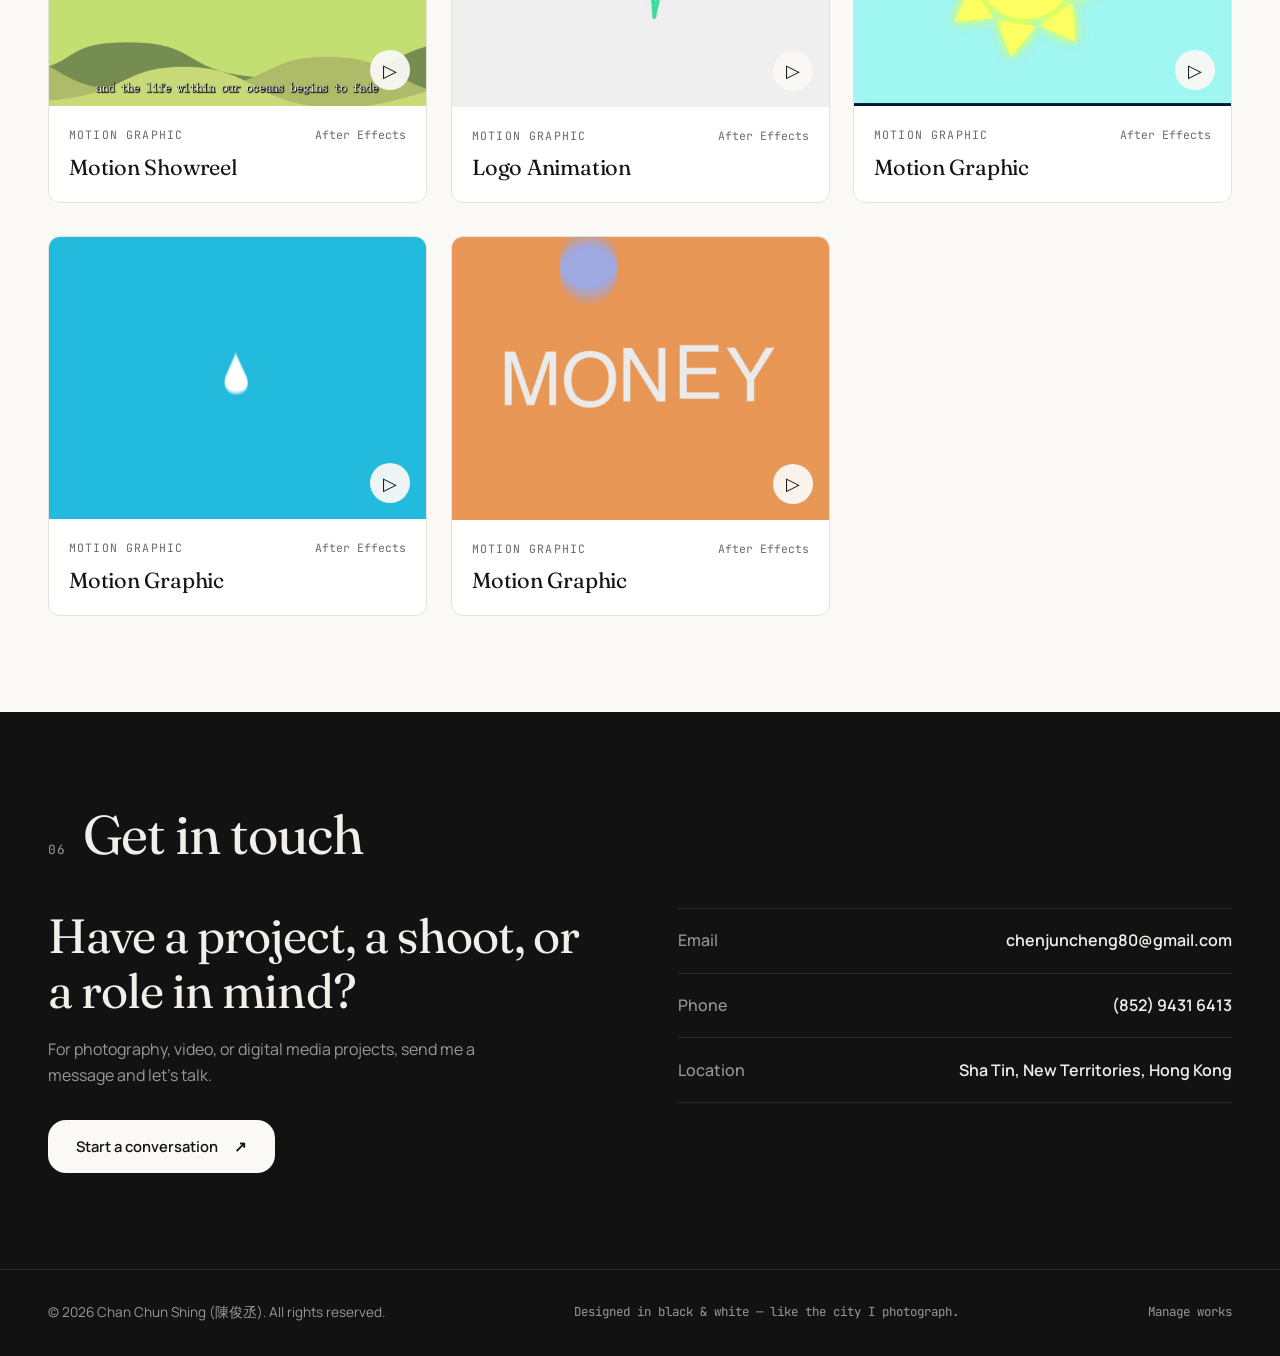
==== commit fe18579e: "Add a work viewer and rebuild the navigation for accessibility - works.js: a native <dialog> viewer " ====
--- a/index.html
+++ b/index.html
@@ -21,6 +21,7 @@
   </script>
 </head>
 <body data-page-node-id="mhhmfGJCochRSLFbtKy4xr">
+  <a class="skip-link" href="#mainContent" data-i18n="skip">Skip to content</a>
 
   <!-- Shown by js/works.js only when index.html was opened straight from disk:
        that copy is a snapshot and never receives what the admin publishes. -->
@@ -50,7 +51,7 @@
       <button type="button" class="lang-switch__opt is-active" data-lang="en" aria-pressed="true">EN</button>
       <button type="button" class="lang-switch__opt" data-lang="zh" aria-pressed="false">中</button>
     </div>
-    <button class="nav__toggle" id="navToggle" aria-label="Toggle menu" aria-expanded="false" data-page-node-id="A28R5gWbtqI0zykCpu0xEJ">
+    <button type="button" class="nav__toggle" id="navToggle" aria-label="Toggle menu" aria-expanded="false" aria-controls="navLinks" data-page-node-id="A28R5gWbtqI0zykCpu0xEJ">
       <span data-page-node-id="0nFDsXGKledXnOHf6HsnIl"></span><span data-page-node-id="OAOrQUbrS3bAcpNAJFVnaH"></span>
     </button>
   </header>
@@ -101,10 +102,14 @@
         </span>
       </h1>
 
+      <p class="hero__caption" data-i18n="hero.caption"><span>Chan Chun Shing</span><span>Digital Media &amp; Photography</span><span>Hong Kong</span></p>
+
       <div class="hero__actions reveal" data-page-node-id="fywbuTU9bRNCfj6sjCdFCs">
         <a href="#work" class="btn btn--dark" data-page-node-id="WuRluBDCvEIy1YUSS20qsi">View Portfolio</a>
         <a href="assets/Chan-Chun-Shing-Resume.pdf" download class="btn btn--ghost" data-page-node-id="qlBE9dbs7diSlTxC32GIIU">Download Resume</a>
       </div>
+
+      <a class="hero__explore" href="#about"><span data-i18n="hero.explore">Scroll to explore</span><span aria-hidden="true">↓</span></a>
 
     </div>
     <div class="hero__marquee" aria-hidden="true" data-page-node-id="RdXqSwCGQXiGHovNeOQAch">
@@ -119,7 +124,7 @@
     </div>
   </section>
 
-  <main data-page-node-id="nX6SuvlW1h7NiIAXwr7LEn">
+  <main id="mainContent" tabindex="-1" data-page-node-id="nX6SuvlW1h7NiIAXwr7LEn">
     <!-- ===== About ===== -->
     <section class="section section--pin" id="about" data-page-node-id="2xv7WNh4cNfBAOYA47eTP0">
       <div class="pin" id="aboutPin" data-pin>
@@ -161,8 +166,8 @@
           </div>
 
 
-          <!-- Stage 2 — the name card. Content is placeholder for now. -->
-          <div class="pin__layer pin__layer--card" aria-hidden="true">
+          <!-- Stage 2 — contact card; shown in normal flow on smaller screens. -->
+          <div class="pin__layer pin__layer--card">
             <article class="namecard">
               <span class="namecard__sheen" aria-hidden="true"></span>
               <p class="namecard__eyebrow">Chan Chun Shing</p>
@@ -174,7 +179,7 @@
                 <div class="namecard__row"><dt>Phone</dt><dd><a href="tel:+85294316413">(852) 9431 6413</a></dd></div>
                 <div class="namecard__row"><dt>Based in</dt><dd>Sha Tin, Hong Kong</dd></div>
               </dl>
-              <p class="namecard__note">Details to follow</p>
+              <p class="namecard__note" data-i18n="namecard.note">Photography · Motion · Digital Media</p>
             </article>
           </div>
 
@@ -299,9 +304,14 @@
         <span class="section__index reveal" data-page-node-id="8gc19wLgiaVzsHRYc8WAaa">05</span>
         <h2 class="section__title reveal" data-page-node-id="FGADRSCDVe9pCWIM72LBcX">Selected Work</h2>
       </div>
-      <div class="filters reveal" id="workFilters" role="tablist" aria-label="Portfolio categories" data-page-node-id="6dz11ActDvzYSsGIiS827h">
+      <div class="work__intro">
+        <p data-i18n="work.intro">Street observations, moving images, and experiments in digital media.</p>
+        <span class="work__count" id="workCount" role="status" aria-live="polite" aria-atomic="true"></span>
+      </div>
+      <div class="filters reveal" id="workFilters" role="group" aria-label="Portfolio categories" data-page-node-id="6dz11ActDvzYSsGIiS827h">
       </div>
       <div class="grid" id="workGrid" data-page-node-id="5sXR0TZmikaA0hRZyZds07"></div>
+      <noscript><p class="section__sub">Enable JavaScript to browse and filter the collection, or <a href="mailto:chenjuncheng80@gmail.com">contact me to see my work</a>.</p></noscript>
     </section>
 
     <!-- ===== Contact ===== -->
@@ -313,7 +323,8 @@
       <div class="contact__inner" data-page-node-id="fG5S3WKcjaavjfIEhH2wP7">
         <div class="contact__lead reveal" data-page-node-id="ebVbZCasXfIU53EuHh8LUC">
           <p class="contact__big" data-page-node-id="C8W8hPvfvjlNqVHW611C5b">Have a project, a shoot, or a role in mind?</p>
-          <p class="contact__sub" data-page-node-id="mTRwHgKUq4rsKc4c7hnLqD">I'm available from <strong data-page-node-id="qEcaDLemkrbCoX5W1HonXB">25 May 2026</strong>. Let's make something worth looking at twice.</p>
+          <p class="contact__sub" data-i18n="contact.intro" data-page-node-id="mTRwHgKUq4rsKc4c7hnLqD">For photography, video, or digital media projects, send me a message and let's talk.</p>
+          <a class="btn btn--light contact__cta" href="mailto:chenjuncheng80@gmail.com"><span data-i18n="contact.cta">Start a conversation</span><span aria-hidden="true">↗</span></a>
         </div>
         <div class="contact__details reveal" data-page-node-id="EGXb05lWlrAhTrATGjNkft">
           <a class="contact__row" href="mailto:chenjuncheng80@gmail.com" data-page-node-id="yr5ue363veSyLscQtLDBvv">
@@ -338,6 +349,23 @@
     <p class="footer__mono" data-page-node-id="o5YrlhOdGZKcLGwgVNVWNk">Designed in black &amp; white — like the city I photograph.</p>
     <p class="footer__mono"><a href="admin.html" data-page-node-id="footer-admin">Manage works</a></p>
   </footer>
+
+  <dialog class="work-viewer" id="workViewer" aria-labelledby="viewerTitle">
+    <div class="work-viewer__head">
+      <p class="work-viewer__meta" id="viewerMeta"></p>
+      <button type="button" class="work-viewer__close" id="viewerClose" autofocus><span data-i18n="viewer.close">Close</span><span aria-hidden="true">×</span></button>
+    </div>
+    <div class="work-viewer__media" id="viewerMedia"></div>
+    <div class="work-viewer__foot">
+      <h2 id="viewerTitle"></h2>
+      <p class="work-viewer__notice" id="viewerNotice" role="status" hidden data-i18n="viewer.unavailable">This video is currently unavailable. You can still view its cover image.</p>
+      <div class="work-viewer__nav">
+        <button type="button" id="viewerPrev"><span aria-hidden="true">←</span><span data-i18n="viewer.prev">Previous</span></button>
+        <span id="viewerPosition" aria-live="polite"></span>
+        <button type="button" id="viewerNext"><span data-i18n="viewer.next">Next</span><span aria-hidden="true">→</span></button>
+      </div>
+    </div>
+  </dialog>
 
   <script src="js/ascii-ripple.js"></script>
   <script src="js/vendor/matter.min.js"></script>
--- a/css/styles.css
+++ b/css/styles.css
@@ -24,6 +24,9 @@
 
   --maxw: 1200px;
   --pad: clamp(1.25rem, 4vw, 3rem);
+  --gutter: max(var(--pad), calc((100% - var(--maxw)) / 2));
+  --nav-height: 72px;
+  --section-space: clamp(4.5rem, 7.5vw, 7rem);
   --ease: cubic-bezier(0.16, 1, 0.3, 1);
 }
 
@@ -31,6 +34,7 @@
 
 html {
   scroll-behavior: smooth;
+  scroll-padding-top: calc(var(--nav-height) + 16px);
   /* iOS re-inflates body copy when the phone is turned sideways unless this
      is pinned to 100%. */
   -webkit-text-size-adjust: 100%;
@@ -61,14 +65,22 @@
 a { color: inherit; text-decoration: none; }
 img { display: block; max-width: 100%; }
 ul { list-style: none; }
+button { font: inherit; }
+:focus-visible { outline: 2px solid currentColor; outline-offset: 5px; }
+main:focus { outline: none; }
+.skip-link {
+  position: fixed; top: 1rem; left: var(--gutter); z-index: 150;
+  padding: 0.75rem 1rem; background: var(--bg); color: var(--ink);
+  border-radius: 8px; transform: translateY(-180%);
+}
+.skip-link:focus { transform: none; }
 
 /* ---------- Reveal on scroll ---------- */
 .reveal {
-  opacity: 0;
-  transform: translateY(28px);
   transition: opacity 0.9s var(--ease), transform 0.9s var(--ease);
   transition-delay: calc(var(--i, 0) * 90ms);
 }
+html.reveal-ready .reveal:not(.is-visible) { opacity: 0; transform: translateY(28px); }
 .reveal.is-visible { opacity: 1; transform: none; }
 
 /* ---------- Navigation ---------- */
@@ -76,10 +88,12 @@
   position: fixed;
   inset: 0 0 auto 0;
   z-index: 50;
-  display: flex;
+  display: grid;
+  grid-template-columns: 1fr auto 1fr;
   align-items: center;
   justify-content: space-between;
-  padding: 0.9rem var(--pad);
+  min-height: var(--nav-height);
+  padding: 0.75rem var(--gutter);
   background: rgba(18, 18, 18, 0.92);
   transition: background 0.4s var(--ease), box-shadow 0.4s var(--ease), backdrop-filter 0.4s;
 }
@@ -108,7 +122,7 @@
   font-weight: 700; letter-spacing: -0.01em; color: #f1efe9;
   transition: color 0.35s var(--ease);
 }
-.nav__links { display: flex; align-items: center; gap: 1.6rem; }
+.nav__links { display: flex; align-items: center; gap: 1.5rem; }
 .nav__link {
   font-size: 0.85rem; font-weight: 600;
   color: var(--dark-muted);
@@ -147,6 +161,7 @@
   position: relative;
   z-index: 60;              /* stays above the mobile menu panel */
   display: inline-flex;
+  justify-self: end;
   align-items: center;
   gap: 2px;
   padding: 2px;
@@ -160,7 +175,8 @@
   border: 0;
   background: transparent;
   cursor: pointer;
-  padding: 0.22rem 0.6rem;
+  min-width: 36px; min-height: 32px;
+  padding: 0.3rem 0.6rem;
   border-radius: 8px;
   font-family: var(--font-mono);
   font-size: 0.68rem;
@@ -234,7 +250,7 @@
   flex-direction: column;
   justify-content: flex-start;
   align-items: center;
-  padding: 5rem 0 0;   /* no inline padding: the title needs the full width */
+  padding: calc(var(--nav-height) + 24px) 0 0;
   overflow: hidden;
   background:
     radial-gradient(1200px 600px at 85% -10%, #ece9e1 0%, transparent 60%),
@@ -269,6 +285,7 @@
   display: block;
   pointer-events: none;
   z-index: 0;
+  opacity: 0.65;
 }
 /* Falling skill words (js/skill-fall.js): words plucked out of the hero glyph
    field and dropped into a matter-js world, so they stack on each other and
@@ -343,7 +360,7 @@
   font-weight: 400;
   /* the bottom margin now carries the gap that used to be subtitle + subtitle
      margin, so the buttons still sit clear of the title */
-  margin: clamp(0.5rem, 1.4vw, 1rem) 0 clamp(1.6rem, 3.2vw, 2.6rem);
+  margin: clamp(1.25rem, 2.5vw, 2rem) 0 1.5rem;
 }
 
 /* The pointer reaction tilts this element; `perspective` is set on the parent
@@ -360,6 +377,22 @@
 }
 .hero__title-heavy { font-weight: 900; }
 .hero__title-light { font-weight: 300; letter-spacing: -0.02em; }
+.hero__caption {
+  display: flex; flex-wrap: wrap; justify-content: center; gap: 0.2rem 1rem;
+  padding-inline: var(--pad); color: var(--muted);
+  font-size: clamp(0.82rem, 1.2vw, 1rem); line-height: 1.8;
+  margin-bottom: 2rem;
+}
+.hero__caption span { white-space: nowrap; }
+.hero__caption span + span::before { content: "·"; margin-right: 1rem; }
+.hero__explore {
+  display: inline-flex; align-items: center; gap: 0.75rem;
+  margin-top: 2rem; min-height: 44px;
+  font-family: var(--font-mono); font-size: 0.68rem;
+  letter-spacing: 0.08em; text-transform: uppercase; color: var(--muted);
+}
+.hero__explore span:last-child { font-size: 1.15rem; }
+body.is-past-hero .skill-fall { visibility: hidden; }
 
 /* the hero itself is unpadded so the title can span the viewport; the button
    row keeps the page gutter */
@@ -376,7 +409,8 @@
      .btn 53px -> 18px | .filter 37px -> 13px | .tag 40px -> 14px
      .nav__link--cta 38px -> 13px | .lang-switch 28px -> 10px | __opt 22px -> 8px */
 .btn {
-  display: inline-flex; align-items: center;
+  display: inline-flex; align-items: center; justify-content: center; gap: 1rem;
+  min-height: 52px;
   padding: 0.85rem 1.7rem;
   border-radius: 18px;
   font-weight: 600; font-size: 0.92rem;
@@ -390,6 +424,8 @@
 .btn--dark:hover { background: #2c2c2c; }
 .btn--ghost { border-color: var(--line); color: var(--ink); background: transparent; }
 .btn--ghost:hover { border-color: var(--ink); }
+.btn--light { background: var(--bg); color: var(--ink); }
+.btn--light:hover { background: #fff; }
 
 /* the disc above the title, as in the reference composition */
 .hero__portrait {
@@ -446,13 +482,13 @@
 
 /* ---------- Sections ---------- */
 .section {
-  padding: clamp(4rem, 9vw, 8rem) var(--pad);
-  scroll-margin-top: 5rem;
+  padding: var(--section-space) var(--pad);
+  scroll-margin-top: 0;
 }
 .section--dark { background: var(--dark); color: #f1efe9; }
 .section__head {
-  max-width: var(--maxw); margin: 0 auto 3rem;
-  display: flex; align-items: baseline; gap: 1.2rem;
+  max-width: var(--maxw); margin: 0 auto clamp(2rem, 3.5vw, 3rem);
+  display: flex; align-items: baseline; gap: 1rem;
   /* raised over js/skill-fall.js (3): a word falling past must never land
      on top of a heading */
   position: relative;
@@ -485,13 +521,13 @@
   font-size: clamp(1.5rem, 3.4vw, 2.6rem);
   line-height: 1.25;
   letter-spacing: -0.01em;
-  max-width: 46rem;
+  max-width: 54rem;
   margin-bottom: 2.5rem;
 }
 .about__big strong { font-weight: 500; }
 .about__grid {
-  display: grid; grid-template-columns: 1fr 1fr;
-  gap: 2rem; margin-bottom: 3rem;
+  display: grid; grid-template-columns: repeat(2, minmax(0, 1fr));
+  gap: clamp(1.5rem, 5vw, 4rem); margin-bottom: 2.5rem;
   color: var(--muted);
 }
 .about__grid p { max-width: 32rem; }
@@ -524,7 +560,8 @@
 .section--pin { padding-block: 0; }
 .pin { position: relative; }
 .pin__stage { position: relative; }
-.pin__layer--card { display: none; }
+.pin__layer--card { display: grid; place-items: center; margin-top: 3rem; }
+html:not(.pin-ready) .section--pin { padding-block: var(--section-space); }
 
 html.pin-ready .pin { height: var(--pin-runway, 240vh); }
 html.pin-ready .pin__stage {
@@ -540,7 +577,7 @@
   --card-in: 0;
 }
 html.pin-ready .pin__layer {
-  position: absolute; inset: 0;
+  position: absolute; inset: var(--nav-height) 0 0;
   display: grid; place-items: center;
   will-change: transform, opacity;
   /* Over the falling words (3), so the card and the About copy are never
@@ -555,11 +592,11 @@
    otherwise keep swallowing presses meant for a word lying underneath it. */
 html.pin-ready .pin__layer--about.is-live .pin__fit,
 html.pin-ready .pin__layer--card.is-live .namecard { pointer-events: auto; }
-html.pin-ready .pin__layer--card { display: grid; }
+html.pin-ready .pin__layer--card { display: grid; margin-top: 0; }
 
 .pin__fit {
   width: 100%;
-  padding: clamp(1.5rem, 4vw, 3rem) var(--pad);
+  padding: 0;
   transform: scale(var(--fit, 1));
   transform-origin: center center;
   position: relative;
@@ -632,6 +669,7 @@
   color: var(--muted);
 }
 .namecard__row dd { margin: 0; text-align: right; }
+.namecard__row dd { min-width: 0; overflow-wrap: anywhere; }
 .namecard__row a { color: inherit; text-decoration: none; border-bottom: 1px solid var(--line); }
 .namecard__note {
   margin-top: 1.6rem;
@@ -658,7 +696,9 @@
 }
 .timeline__item {
   position: relative;
-  padding: 0 0 3rem 3rem;
+  display: grid; grid-template-columns: minmax(180px, 0.75fr) minmax(0, 2fr);
+  gap: 2.5rem;
+  padding: 0 0 3rem 2rem;
 }
 .timeline__item:last-child { padding-bottom: 0; }
 .timeline__dot {
@@ -670,8 +710,9 @@
 }
 .timeline__dot.is-drawn { transform: scale(1); }
 .timeline__meta {
-  display: flex; flex-wrap: wrap; gap: 0.6rem 1.2rem;
-  align-items: baseline;
+  display: flex; flex-direction: column; gap: 0.65rem;
+  align-items: flex-start;
+  padding-top: 0.3rem;
   margin-bottom: 0.6rem;
 }
 .timeline__date {
@@ -698,12 +739,13 @@
 /* ---------- Education ---------- */
 .edu {
   max-width: var(--maxw); margin: 0 auto;
-  display: grid; grid-template-columns: 1fr 1fr;
+  display: grid; grid-template-columns: repeat(2, minmax(0, 1fr));
   gap: 1.5rem;
 }
 .edu__card {
   border: 1px solid var(--line);
-  padding: 2.2rem;
+  padding: clamp(1.5rem, 3vw, 2.2rem);
+  border-radius: 12px; min-height: 200px;
   display: flex; flex-direction: column; gap: 0.5rem;
   background: var(--paper);
   transition: transform 0.4s var(--ease), box-shadow 0.4s var(--ease);
@@ -719,9 +761,10 @@
 /* ---------- Skills ---------- */
 .skills {
   max-width: var(--maxw); margin: 0 auto;
-  display: grid; grid-template-columns: 1.3fr 1fr 1fr;
-  gap: 3rem;
-}
+  display: grid; grid-template-columns: minmax(0, 1.3fr) repeat(2, minmax(0, 1fr));
+  gap: clamp(1.5rem, 4vw, 3rem);
+}
+.skills__col { border-top: 1px solid var(--line); padding-top: 1.5rem; min-width: 0; }
 .skills__heading {
   font-family: var(--font-mono); font-size: 0.8rem;
   letter-spacing: 0.12em; text-transform: uppercase;
@@ -776,13 +819,20 @@
 .tag:hover { background: var(--ink); color: var(--bg); border-color: var(--ink); }
 
 /* ---------- Portfolio ---------- */
+.work__intro {
+  max-width: var(--maxw); margin: -0.75rem auto 2rem;
+  display: flex; align-items: baseline; justify-content: space-between;
+  gap: 1.5rem; color: var(--muted); font-size: 0.95rem;
+}
+.work__count { font-family: var(--font-mono); font-size: 0.72rem; white-space: nowrap; }
 .filters {
-  max-width: var(--maxw); margin: -1rem auto 2.5rem;
+  max-width: var(--maxw); margin: 0 auto 2rem;
   display: flex; flex-wrap: wrap; gap: 0.5rem;
 }
 .filter {
   font-family: var(--font-mono);
   font-size: 0.8rem; letter-spacing: 0.03em;
+  min-height: 44px;
   padding: 0.55rem 1.15rem;
   border-radius: 13px;
   border: 1px solid var(--line);
@@ -797,23 +847,32 @@
 .grid {
   max-width: var(--maxw); margin: 0 auto;
   display: grid;
-  grid-template-columns: repeat(3, 1fr);
-  grid-auto-rows: 300px;
-  gap: 1.2rem;
+  grid-template-columns: repeat(3, minmax(0, 1fr));
+  gap: 2rem 1.5rem;
   perspective: 1400px;
 }
 .card {
   position: relative;
   overflow: hidden;
-  background: var(--dark-2);
-  display: block;
-  border-radius: 2px;
+  background: var(--paper); color: var(--ink);
+  display: flex; flex-direction: column; min-width: 0;
+  border: 1px solid var(--line); border-radius: 12px;
   transform-style: preserve-3d;
   will-change: transform;
-  transition: box-shadow 0.4s var(--ease);
-}
+  transition: box-shadow 0.4s var(--ease), border-color 0.4s var(--ease);
+}
+.card__media { position: relative; aspect-ratio: 4 / 3; overflow: hidden; background: var(--bg-alt); }
+.card__open {
+  position: absolute; right: 1rem; bottom: 1rem;
+  width: 40px; height: 40px; display: grid; place-items: center;
+  background: rgba(250,249,246,0.94); color: var(--ink); border-radius: 50%;
+  font-size: 1.15rem; transition: transform 0.3s var(--ease);
+}
+.card:hover .card__open { transform: translateY(-3px); }
+.card:focus-visible { outline-offset: 4px; }
 .card:hover {
-  box-shadow: 0 30px 60px -20px rgba(0,0,0,0.45);
+  box-shadow: 0 12px 32px -20px rgba(0,0,0,0.3);
+  border-color: #c8c5bc;
   z-index: 2;
 }
 .card.is-hidden { display: none; }
@@ -830,33 +889,33 @@
 }
 .card:hover .card__img { transform: scale(1.05); }
 .card__overlay {
-  position: absolute; inset: 0;
-  display: flex; flex-direction: column; justify-content: flex-end;
-  padding: 1.5rem;
-  background: linear-gradient(180deg, transparent 30%, rgba(0,0,0,0.78) 100%);
+  display: grid; grid-template-columns: minmax(0, 1fr) auto;
+  align-content: start; gap: 0.65rem 1rem;
+  padding: 1.25rem; flex: 1;
 }
 .card__cat {
   font-family: var(--font-mono); font-size: 0.72rem;
   letter-spacing: 0.1em; text-transform: uppercase;
-  color: rgba(255,255,255,0.7); margin-bottom: 0.5rem;
+  color: var(--muted); margin: 0; line-height: 1.5;
 }
 .card__title {
   font-family: var(--font-display); font-weight: 400;
-  font-size: 1.45rem; color: #fff;
-  letter-spacing: -0.01em; line-height: 1.15;
-  max-width: 20ch;
+  font-size: clamp(1.15rem, 1.7vw, 1.45rem); color: var(--ink);
+  letter-spacing: -0.01em; line-height: 1.3;
+  grid-column: 1 / -1; grid-row: 2;
+  overflow-wrap: anywhere;
 }
 .card__year {
-  margin-top: 0.6rem;
+  margin: 0; grid-column: 2; grid-row: 1; text-align: right;
   font-family: var(--font-mono); font-size: 0.72rem;
-  color: rgba(255,255,255,0.55);
+  color: var(--muted); line-height: 1.5;
 }
 
 /* ---------- Contact ---------- */
 .contact { }
 .contact__inner {
   max-width: var(--maxw); margin: 0 auto;
-  display: grid; grid-template-columns: 1fr 1fr;
+  display: grid; grid-template-columns: repeat(2, minmax(0, 1fr));
   gap: clamp(2rem, 6vw, 5rem);
   align-items: start;
 }
@@ -870,20 +929,23 @@
 .contact__sub { color: var(--dark-muted); max-width: 30rem; }
 .contact__sub strong { color: #f1efe9; }
 .contact__details { display: flex; flex-direction: column; }
+.contact__lead, .contact__details { min-width: 0; }
+.contact__cta { margin-top: 2rem; }
 .contact__row {
-  display: flex; justify-content: space-between; gap: 1.5rem;
+  display: grid; grid-template-columns: 80px minmax(0, 1fr); gap: 1.5rem;
   padding: 1.2rem 0;
   border-bottom: 1px solid var(--line-dark);
   transition: color 0.3s;
 }
 .contact__row:first-child { border-top: 1px solid var(--line-dark); }
 .contact__row .k { color: var(--dark-muted); font-weight: 500; white-space: nowrap; }
-.contact__row .v { font-weight: 600; text-align: right; }
+.contact__row .v { font-weight: 600; text-align: right; overflow-wrap: anywhere; }
 a.contact__row:hover .v { text-decoration: underline; text-underline-offset: 3px; }
 
 /* ---------- Footer ---------- */
 .footer {
-  padding: 2.5rem var(--pad);
+  padding: 2rem var(--gutter);
+  border-top: 1px solid var(--line-dark);
   background: var(--dark);
   color: var(--dark-muted);
   display: flex; justify-content: space-between; flex-wrap: wrap; gap: 1rem;
@@ -893,20 +955,39 @@
 
 /* ---------- Responsive ---------- */
 @media (max-width: 900px) {
+  .nav.is-scrolled, .nav.is-scrolled.is-on-dark { backdrop-filter: none; -webkit-backdrop-filter: none; }
+  .nav { grid-template-columns: 1fr auto auto; gap: 1rem; }
+  .nav__toggle { display: flex; position: relative; z-index: 60; min-width: 44px; min-height: 44px; justify-content: center; align-items: center; }
+  .nav__links {
+    position: fixed; inset: 0; z-index: 55;
+    flex-direction: column; justify-content: center; gap: 1.5rem;
+    padding: 5.5rem var(--pad) 2rem; overflow-y: auto;
+    background: var(--bg); transform: translateY(-100%); visibility: hidden;
+    transition: transform 0.4s var(--ease), visibility 0.4s;
+  }
+  .nav__links.is-open { transform: none; visibility: visible; }
+  .nav__links .nav__link { font-size: 1.5rem; }
+  .nav__links.is-open .nav__link { color: var(--ink); }
+  .nav__links.is-open .nav__link::after { background: var(--ink); }
+  .nav__links.is-open .nav__link--cta { background: var(--ink); color: var(--bg); }
+  .nav__toggle.is-open span:first-child { transform: translateY(3.5px) rotate(45deg); }
+  .nav__toggle.is-open span:last-child { transform: translateY(-3.5px) rotate(-45deg); }
+  .nav__toggle.is-open span { background: var(--ink); }
   .about__grid { grid-template-columns: 1fr; }
   .about__stats { grid-template-columns: repeat(2, 1fr); }
   .skills { grid-template-columns: 1fr; gap: 2.5rem; }
-  .grid { grid-template-columns: repeat(2, 1fr); grid-auto-rows: 260px; }
+  .grid { grid-template-columns: repeat(2, minmax(0, 1fr)); }
   .contact__inner { grid-template-columns: 1fr; }
-  .edu { grid-template-columns: 1fr; }
+  .timeline__item { grid-template-columns: minmax(140px, 0.7fr) minmax(0, 1.6fr); gap: 1.5rem; }
+  .footer { flex-direction: column; }
 }
 
 @media (max-width: 640px) {
-  .nav.is-scrolled,
-  .nav.is-scrolled.is-on-dark {
-    backdrop-filter: none;
-    -webkit-backdrop-filter: none;
-  }
+  :root { --nav-height: 68px; }
+  .nav { gap: 0.5rem; }
+  .nav__brand { gap: 0.5rem; min-width: 0; }
+  .nav__name { font-size: 0.85rem; }
+  .nav__monogram { width: 32px; height: 32px; flex-shrink: 0; }
   .nav__links {
     position: fixed;
     inset: 0;
@@ -939,18 +1020,78 @@
   .hero__portrait { width: 88px; }
   .hero__portrait-text { font-size: 1.9rem; }
   /* the nav is 63px tall; 5rem of hero padding is dead space on a phone */
-  .hero { padding-top: 4.4rem; }
+  .hero { padding-top: calc(var(--nav-height) + 20px); min-height: 100svh; }
   /* :not() because .section--pin below zeroes its own padding, and this block
      comes after it — a plain .section rule of equal weight would win. */
-  .section:not(.section--pin) { padding-block: clamp(3.25rem, 12vw, 5rem); }
+  .section:not(.section--pin) { padding-block: var(--section-space); }
   .section__title { font-size: clamp(1.9rem, 8.6vw, 2.6rem); }
   .timeline__role { font-size: 1.4rem; }
+  .timeline__item { grid-template-columns: 1fr; gap: 0.5rem; }
+  .timeline__meta { margin-bottom: 0.25rem; }
+  .edu { grid-template-columns: 1fr; }
+  .edu__card { min-height: auto; }
   .namecard { padding: 1.5rem; border-radius: 16px; }
   .contact__row { padding: 1rem 0; }
   /* the home indicator sits over the last line of the footer on an iPhone */
   .footer { padding-bottom: calc(2.5rem + env(safe-area-inset-bottom, 0px)); }
-  .grid { grid-template-columns: 1fr; grid-auto-rows: 280px; }
+  .grid { grid-template-columns: 1fr; gap: 1.5rem; }
+  .card__title { font-size: 1.35rem; }
+  .work__intro { flex-direction: column; gap: 0.75rem; }
+  .filter { font-size: 0.7rem; padding-inline: 0.85rem; }
+  .contact__row { grid-template-columns: 60px minmax(0, 1fr); gap: 1rem; font-size: 0.9rem; }
+  .hero__actions { gap: 0.65rem; }
+  .hero__actions .btn { padding: 0.85rem 1.1rem; font-size: 0.8rem; }
+  .hero__caption { max-width: 28rem; padding-inline: 2rem; font-size: 0.8rem; }
+  .hero__caption span:first-child { flex-basis: 100%; }
+  .hero__caption span:nth-child(2)::before { content: none; }
   .footer { flex-direction: column; }
+}
+
+/* Artwork stays uncropped when opened; native dialog supplies focus trapping. */
+.work-viewer {
+  position: fixed; inset: 0; margin: auto;
+  width: min(1100px, calc(100% - 3rem)); max-height: calc(100dvh - 3rem);
+  padding: 0; border: 1px solid var(--line); border-radius: 16px;
+  background: var(--bg); color: var(--ink); overflow-y: auto;
+  box-shadow: 0 24px 100px rgba(0,0,0,0.25);
+}
+.work-viewer::backdrop { background: rgba(18,18,18,0.8); }
+.work-viewer__head {
+  display: flex; justify-content: space-between; align-items: center;
+  gap: 1rem; padding: 0.75rem 1.5rem;
+}
+.work-viewer__meta, #viewerPosition { font: 0.75rem var(--font-mono); color: var(--muted); }
+.work-viewer button {
+  border: 1px solid var(--line); background: transparent; color: inherit;
+  min-height: 44px; padding: 0.5rem 0.9rem; border-radius: 10px;
+  display: inline-flex; justify-content: center; align-items: center; gap: 0.75rem;
+  font-size: 0.8rem; cursor: pointer;
+}
+.work-viewer button:hover { background: var(--bg-alt); border-color: var(--muted); }
+.work-viewer__close { flex-shrink: 0; }
+.work-viewer__close span:last-child { font-size: 1.25rem; line-height: 1; }
+.work-viewer__media { display: grid; place-items: center; background: var(--dark); min-height: 160px; }
+.work-viewer__media img, .work-viewer__media video {
+  width: 100%; max-height: 60dvh; object-fit: contain; display: block;
+}
+.work-viewer__foot { padding: 1.25rem 1.5rem; }
+#viewerTitle { font: 400 clamp(1.3rem, 2.5vw, 2rem) / 1.3 var(--font-display); }
+.work-viewer__notice { color: var(--muted); font-size: 0.85rem; margin-top: 1rem; }
+.work-viewer__nav {
+  display: flex; align-items: center; justify-content: space-between; gap: 1rem;
+  border-top: 1px solid var(--line); margin-top: 1.25rem; padding-top: 1rem;
+}
+.work-viewer__nav button:disabled { opacity: 0.4; cursor: default; }
+html.viewer-open, html.menu-open { overflow: hidden; }
+html.viewer-open .target-cursor-wrapper { display: none; }
+html.target-cursor-on.viewer-open, html.target-cursor-on.viewer-open * { cursor: auto !important; }
+html.target-cursor-on.viewer-open button { cursor: pointer !important; }
+@media (max-width: 640px) {
+  .work-viewer { width: calc(100% - 1.5rem); max-height: calc(100dvh - 1.5rem); border-radius: 12px; }
+  .work-viewer__head, .work-viewer__foot { padding-inline: 1rem; }
+  .work-viewer__meta { font-size: 0.65rem; }
+  .work-viewer__nav { gap: 0.5rem; }
+  .work-viewer__nav button { padding-inline: 0.65rem; font-size: 0.72rem; gap: 0.4rem; }
 }
 
 /* ---------- Target cursor (vanilla port of React Bits' TargetCursor) ---------- */
@@ -1032,6 +1173,7 @@
 
 /* ---------- Reduced motion ---------- */
 @media (prefers-reduced-motion: reduce) {
+  *, *::before, *::after { animation-duration: 0.01ms !important; animation-iteration-count: 1 !important; transition-duration: 0.01ms !important; }
   html { scroll-behavior: auto; }
   .reveal { opacity: 1; transform: none; transition: none; }
   .hero__marquee-track { animation: none; }
